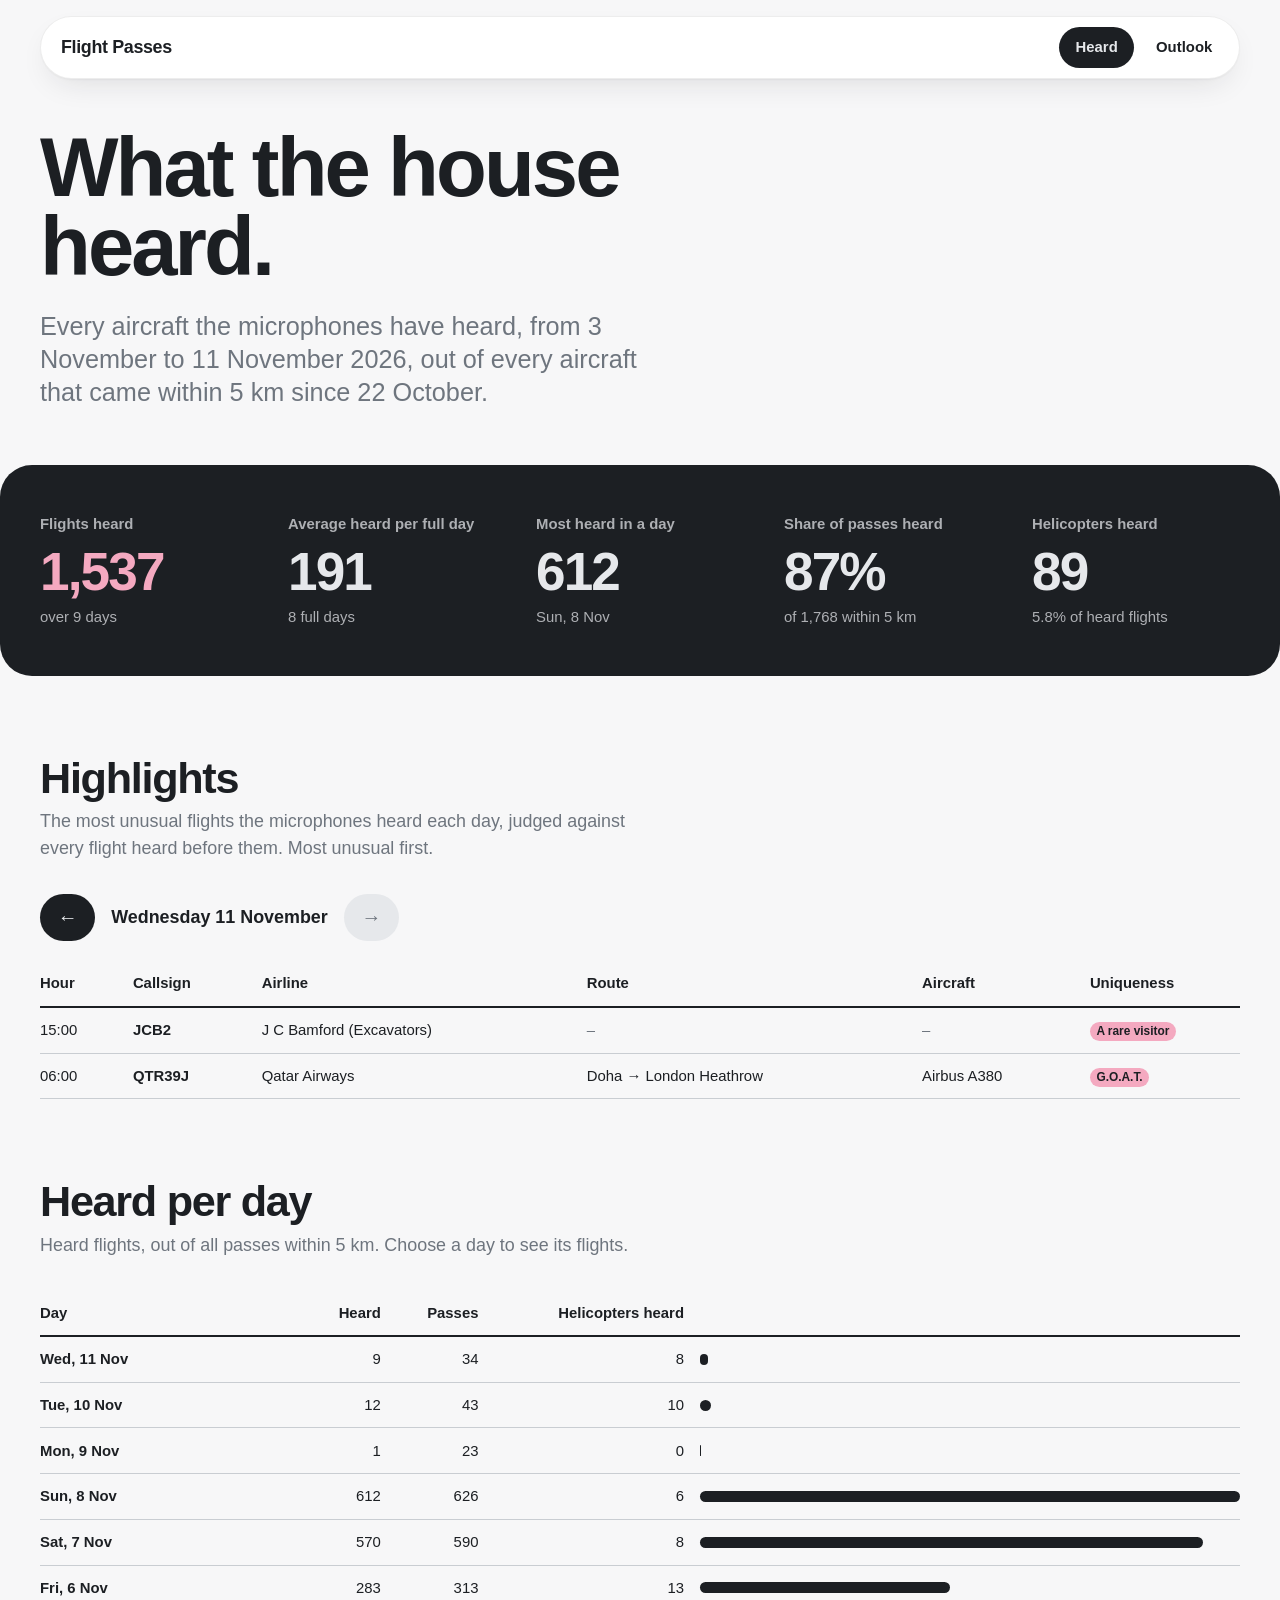
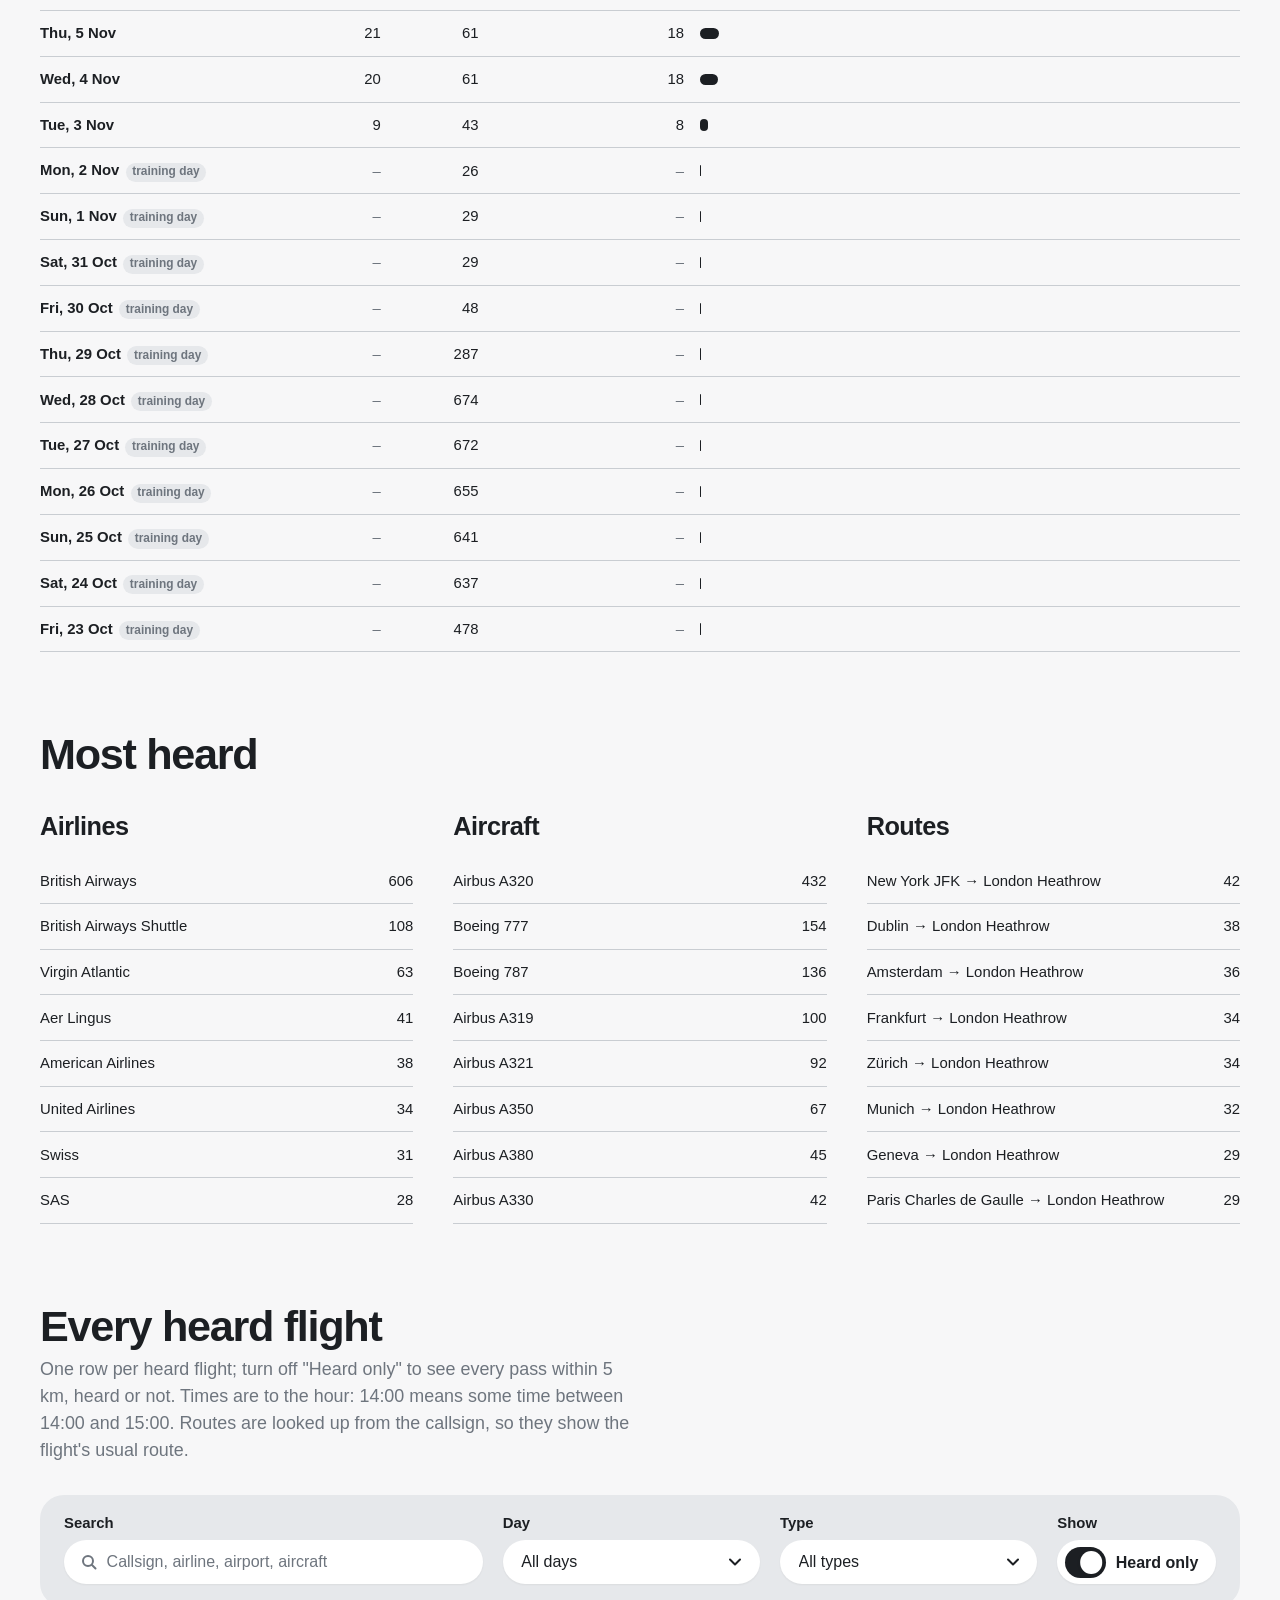
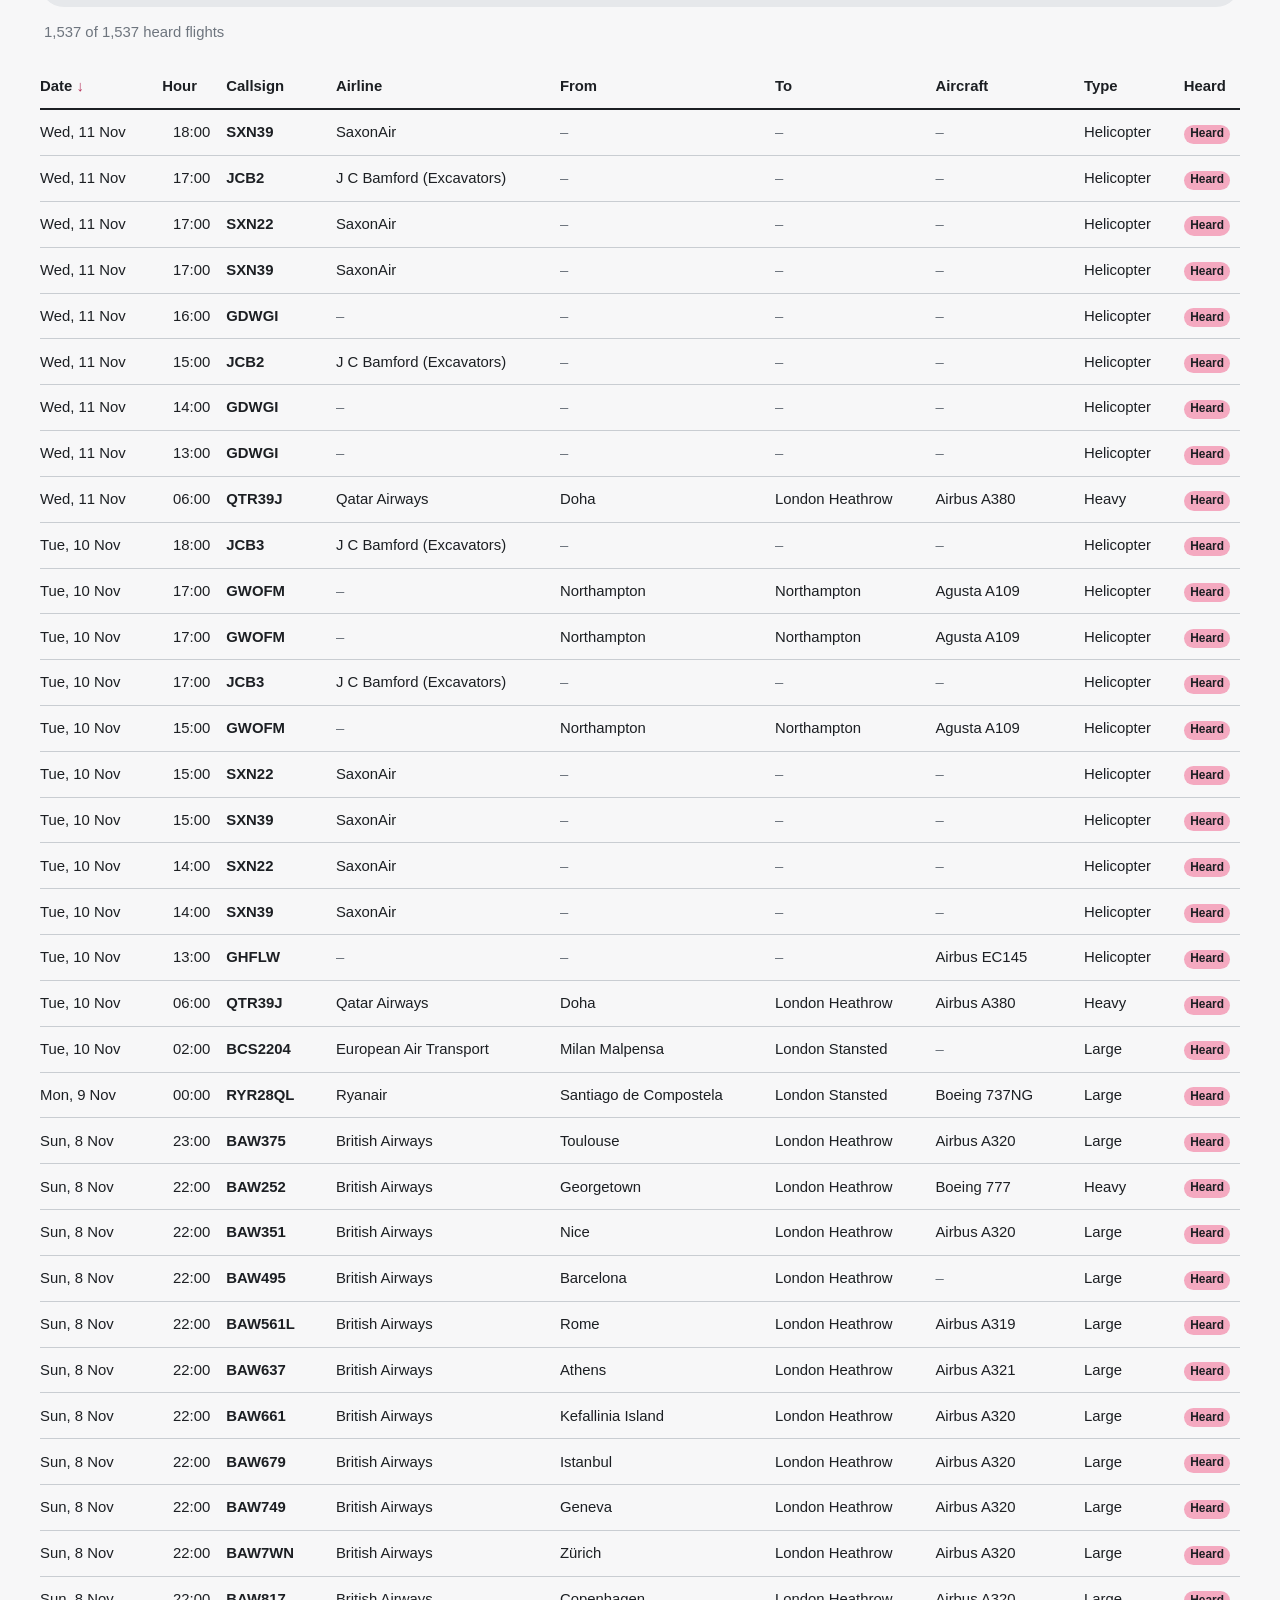
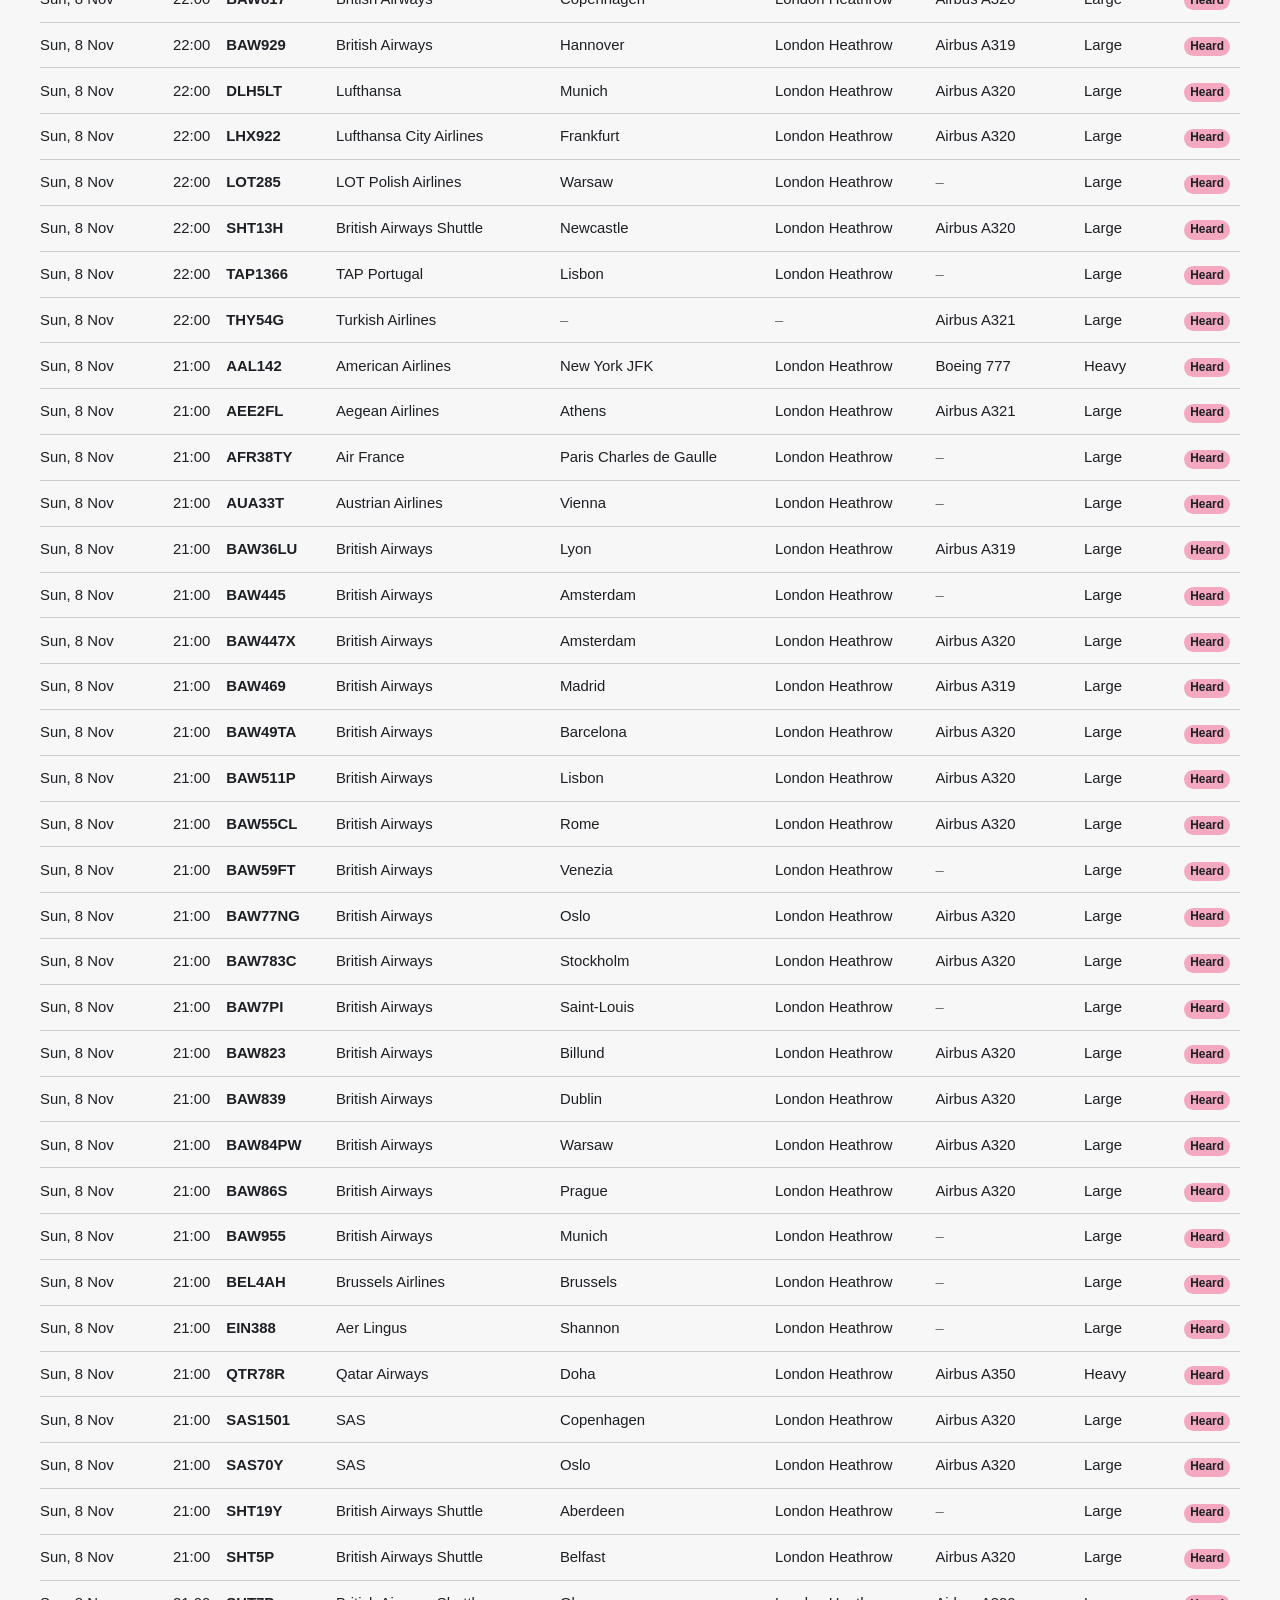
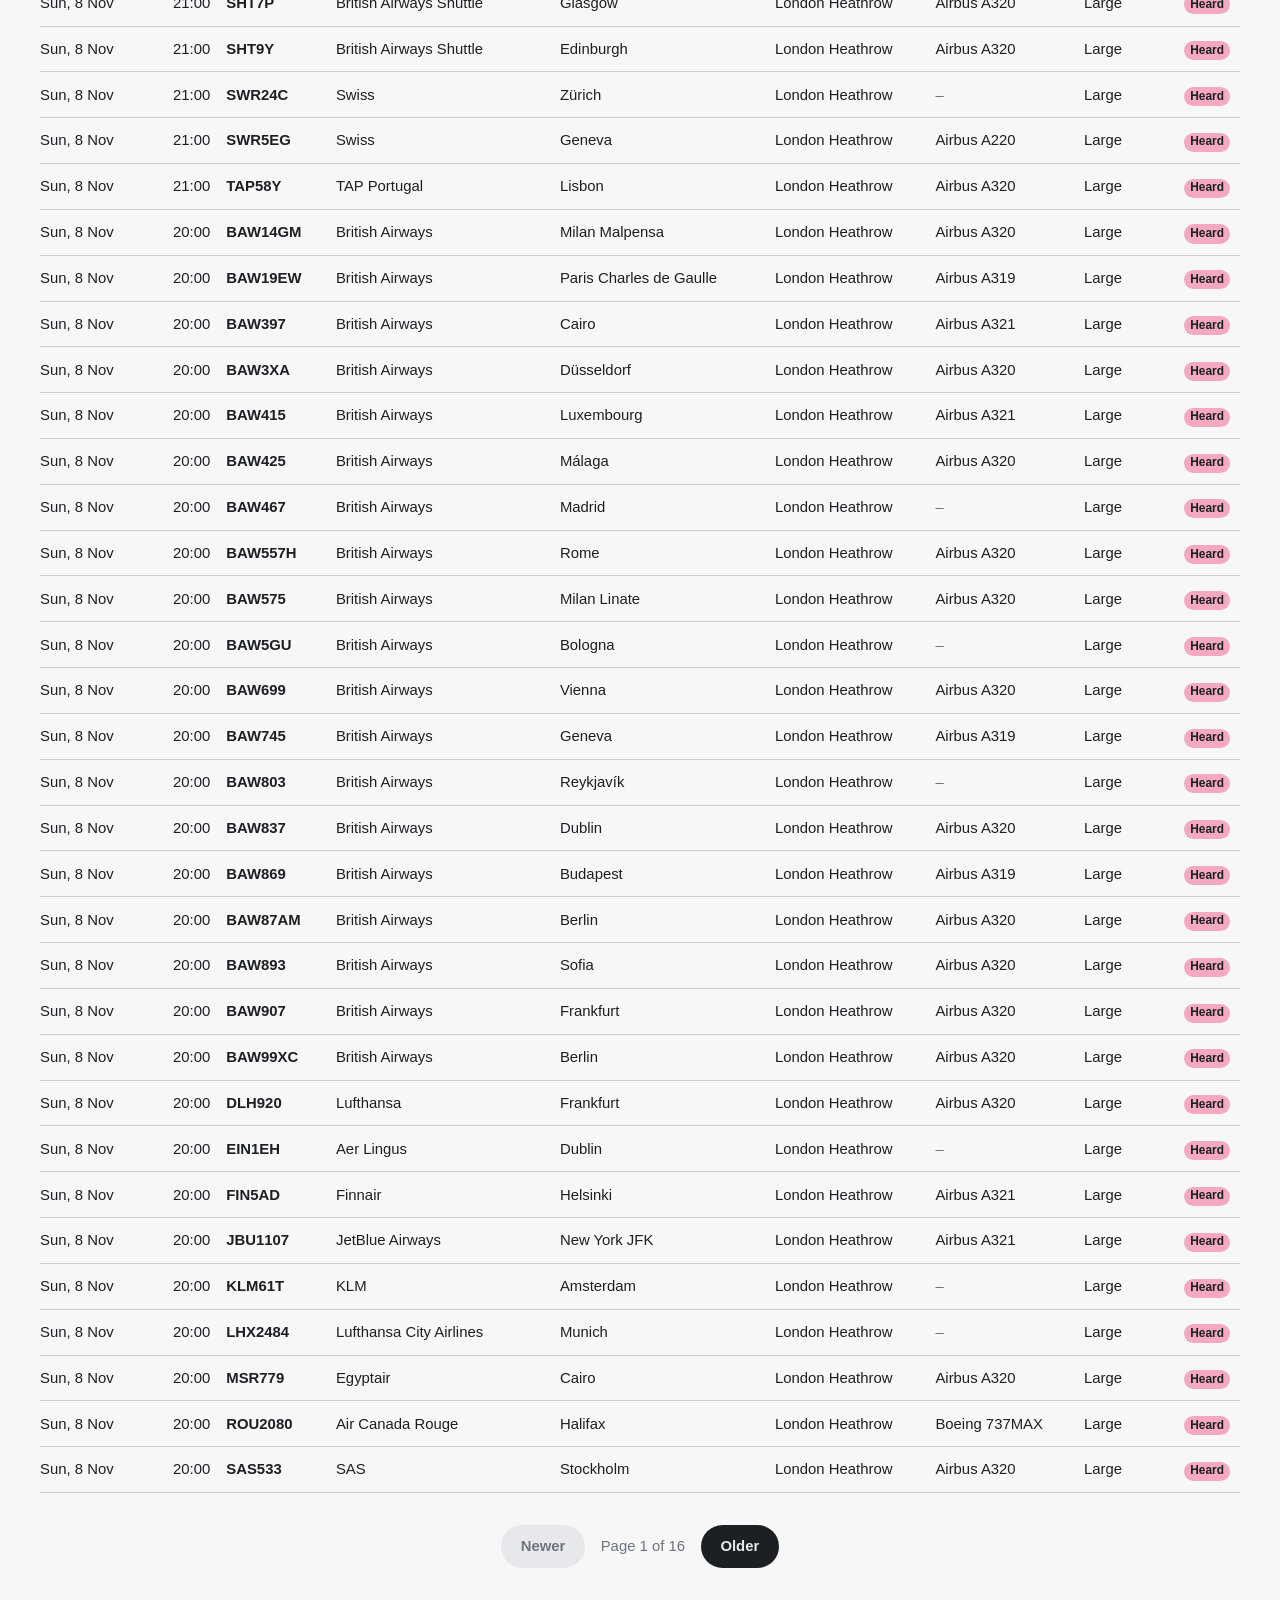
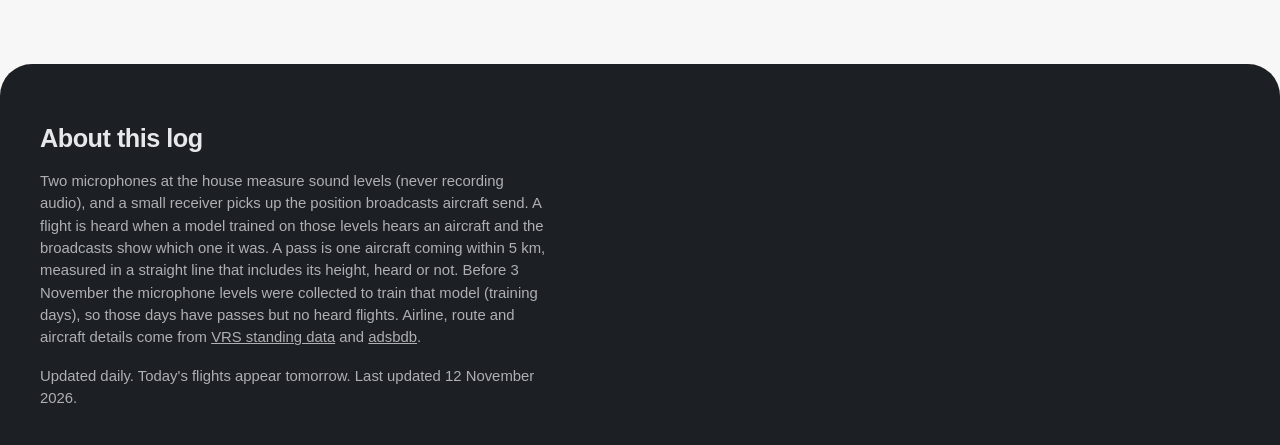
==== index.html @ 57881259 "Passes to 2026-11-11" ====
<!doctype html>
<html lang="en-GB">
<head>
  <meta charset="utf-8">
  <meta name="viewport" content="width=device-width, initial-scale=1">
  <title>Flight Passes</title>
  <meta name="description" content="Every aircraft one house has heard, logged from its own microphones and ADS-B receiver.">
  <link rel="preload" href="fonts/archivo-var.woff2" as="font" type="font/woff2" crossorigin>
  <link rel="stylesheet" href="style.css?v=282dd5ae">
</head>
<body>
  <header class="nav">
    <a class="nav__name" href="./">Flight Passes</a>
    <nav class="nav__links" aria-label="Main">
      <a class="nav__link" href="./" aria-current="page">Heard</a>
      <a class="nav__link" href="outlook.html">Outlook</a>
    </nav>
  </header>

  <main>
    <section class="head">
      <h1 class="head__title">What the house heard.</h1>
      <p class="head__lede" id="lede">Loading the log…</p>
    </section>

    <dl class="stats" id="stats" aria-live="polite"></dl>

    <section class="section" aria-labelledby="highlights-title" id="highlights" hidden>
      <h2 class="section__title" id="highlights-title">Highlights</h2>
      <p class="section__note">The most unusual flights the microphones heard each day, judged against every flight heard before them. Most unusual first.</p>
      <div class="stepper">
        <button class="btn btn--arrow" id="highlights-older" type="button" aria-label="Previous day">←</button>
        <span class="stepper__day" id="highlights-day" aria-live="polite"></span>
        <button class="btn btn--arrow" id="highlights-newer" type="button" aria-label="Next day">→</button>
      </div>
      <div class="scroll">
        <table class="highlights">
          <thead>
            <tr><th scope="col">Hour</th><th scope="col">Callsign</th><th scope="col">Airline</th><th scope="col">Route</th><th scope="col">Aircraft</th><th scope="col">Uniqueness</th></tr>
          </thead>
          <tbody id="highlight-rows"></tbody>
        </table>
      </div>
    </section>

    <section class="section" aria-labelledby="by-day">
      <h2 class="section__title" id="by-day">Heard per day</h2>
      <p class="section__note">Heard flights, out of all passes within 5 km. Choose a day to see its flights.</p>
      <div class="scroll">
        <table class="days">
          <thead>
            <tr><th scope="col">Day</th><th scope="col" class="num">Heard</th><th scope="col" class="num">Passes</th><th scope="col" class="num">Helicopters heard</th><th scope="col"><span class="sr">Share</span></th></tr>
          </thead>
          <tbody id="days"></tbody>
        </table>
      </div>
    </section>

    <section class="section" aria-labelledby="most-seen">
      <h2 class="section__title" id="most-seen">Most heard</h2>
      <div class="columns" style="margin-top:2rem">
        <div><h3>Airlines</h3><div class="scroll"><table><tbody id="top-airlines"></tbody></table></div></div>
        <div><h3>Aircraft</h3><div class="scroll"><table><tbody id="top-aircraft"></tbody></table></div></div>
        <div><h3>Routes</h3><div class="scroll"><table><tbody id="top-routes"></tbody></table></div></div>
      </div>
    </section>

    <section class="section" aria-labelledby="flights-title" id="flights">
      <h2 class="section__title" id="flights-title">Every heard flight</h2>
      <p class="section__note">One row per heard flight; turn off "Heard only" to see every pass within 5 km, heard or not. Times are to the hour: 14:00 means some time between 14:00 and 15:00. Routes are looked up from the callsign, so they show the flight's usual route.</p>
      <div class="filters">
        <label class="field field--search">Search
          <input id="search" type="search" placeholder="Callsign, airline, airport, aircraft" autocomplete="off">
        </label>
        <label class="field">Day
          <select id="day"><option value="">All days</option></select>
        </label>
        <label class="field">Type
          <select id="kind"><option value="">All types</option></select>
        </label>
        <div class="field field--toggle">
          <span class="field__label" aria-hidden="true">Show</span>
          <label class="toggle"><input id="heard-only" type="checkbox" role="switch" checked><span class="toggle__track" aria-hidden="true"></span>Heard only</label>
        </div>
      </div>
      <p class="count" id="count" aria-live="polite"></p>
      <div class="scroll">
        <table>
          <thead id="flight-head"></thead>
          <tbody id="flight-rows"></tbody>
        </table>
      </div>
      <div class="pager">
        <button class="btn" id="prev" type="button">Newer</button>
        <span class="pager__at" id="at"></span>
        <button class="btn" id="next" type="button">Older</button>
      </div>
    </section>
  </main>

  <footer class="foot">
    <h2 class="foot__title">About this log</h2>
    <p>Two microphones at the house measure sound levels (never recording audio), and a small receiver picks up the position broadcasts aircraft send. A flight is heard when a model trained on those levels hears an aircraft and the broadcasts show which one it was. A pass is one aircraft coming within 5 km, measured in a straight line that includes its height, heard or not. Before 3 November the microphone levels were collected to train that model (training days), so those days have passes but no heard flights. Airline, route and aircraft details come from <a href="https://github.com/vradarserver/standing-data">VRS standing data</a> and <a href="https://www.adsbdb.com/">adsbdb</a>.</p>
    <p id="updated"></p>
  </footer>

  <script src="passes.js?v=adcecedd"></script>
</body>
</html>
---- style.css ----
/* Type, colours and shapes follow axolokl.co.uk: Archivo display, Urbanist body, paper and
   graphite with a little gill pink, a floating pill nav, and a dark sheet at the bottom. */

@font-face {
  font-family: "Archivo";
  src: url("fonts/archivo-var.woff2") format("woff2-variations");
  font-weight: 100 900;
  font-stretch: 62% 125%;
  font-display: swap;
}
@font-face {
  font-family: "Urbanist";
  src: url("fonts/urbanist-var.woff2") format("woff2-variations");
  font-weight: 100 900;
  font-display: swap;
}

:root {
  color-scheme: light;
  --paper: #F7F7F8;
  --alu: #E6E8EB;
  --graphite: #1C1F23;
  --steel: #6E757E;
  --hairline: #C9CDD2;
  --axo: #F4A9C0;
  --gill: #B8355E;

  --font: "Urbanist", "Futura", "Century Gothic", "Helvetica Neue", Arial, sans-serif;
  --font-display: "Archivo", "Helvetica Neue", Arial, sans-serif;
  --step--1: clamp(0.875rem, 0.85rem + 0.1vw, 0.95rem);
  --step-0: clamp(1rem, 0.96rem + 0.2vw, 1.125rem);
  --step-1: clamp(1.25rem, 1.1rem + 0.6vw, 1.6rem);

  --gutter: clamp(1rem, 0.5rem + 2.5vw, 3rem);
  --ease-out: cubic-bezier(.2,.7,.1,1);
}

*, *::before, *::after { box-sizing: border-box; }
html { -webkit-text-size-adjust: 100%; overflow-x: clip; }
body {
  margin: 0;
  overflow-x: clip;
  background: var(--paper);
  color: var(--graphite);
  font-family: var(--font);
  font-size: var(--step-0);
  font-weight: 450;
  line-height: 1.5;
  -webkit-font-smoothing: antialiased;
}
a { color: inherit; }
:focus-visible { outline: 2px solid var(--gill); outline-offset: 3px; border-radius: 2px; }

/* --- Nav ---------------------------------------------------------------------------------- */
.nav {
  position: fixed; z-index: 50;
  top: 1rem; left: var(--gutter); right: var(--gutter);
  display: flex; align-items: center; justify-content: space-between; gap: 1rem;
  padding: 0.65rem 0.65rem 0.65rem 1.25rem;
  background: #fff;
  border: 1px solid rgb(28 31 35 / .08);
  border-radius: 999px;
  box-shadow: 0 1px 2px rgb(28 31 35 / .04), 0 12px 32px -12px rgb(28 31 35 / .14);
}
.nav__name {
  font-family: var(--font-display);
  font-weight: 800; font-stretch: 112%;
  letter-spacing: -0.02em;
  text-decoration: none;
  white-space: nowrap;
}
.nav__links { display: flex; align-items: center; gap: 0.35rem; }
.nav__link {
  font-size: var(--step--1); font-weight: 600;
  text-decoration: none;
  padding: 0.6em 1.1em;
  border-radius: 999px;
  white-space: nowrap;
  transition: background-color .2s, color .2s;
}
.nav__link:hover { color: var(--gill); }
.nav__link[aria-current="page"] { background: var(--graphite); color: var(--alu); }

/* --- Page head ----------------------------------------------------------------------------- */
.head { padding: 8rem var(--gutter) 3.5rem; }
.head__title {
  margin: 0;
  max-width: 14ch;
  font-family: var(--font-display);
  font-weight: 800; font-stretch: 112%;
  font-size: clamp(2.6rem, 1.2rem + 5vw, 6.6rem);
  line-height: 0.95;
  letter-spacing: -0.035em;
}
.head__lede {
  margin: 1.5rem 0 0;
  max-width: 44ch;
  font-size: var(--step-1);
  line-height: 1.3;
  color: var(--steel);
}

/* --- Numbers ------------------------------------------------------------------------------- */
.stats {
  display: grid;
  grid-template-columns: repeat(auto-fit, minmax(min(11rem, 100%), 1fr));
  gap: 2.5rem var(--gutter);
  margin: 0;
  padding: 3rem var(--gutter);
  background: var(--graphite);
  color: var(--alu);
  border-radius: 2rem;
}
.stat { margin: 0; min-width: 0; }
.stat dd {
  margin: 0;
  font-family: var(--font-display);
  font-weight: 800; font-stretch: 112%;
  font-size: clamp(2.2rem, 1.4rem + 2.4vw, 4rem);
  line-height: 1;
  letter-spacing: -0.035em;
  font-variant-numeric: tabular-nums;
}
.stat:first-child dd { color: var(--axo); }
.stat dt {
  margin: 0 0 0.6rem;
  font-size: var(--step--1); font-weight: 600;
  color: rgb(230 232 235 / .72);
}
.stat__note { display: block; margin-top: 0.5rem; font-size: var(--step--1); color: rgb(230 232 235 / .72); }

/* --- Sections ------------------------------------------------------------------------------ */
.section { padding: 5rem var(--gutter) 0; }
.section__title {
  margin: 0 0 0.5rem;
  font-family: var(--font-display);
  font-weight: 800; font-stretch: 112%;
  font-size: clamp(1.8rem, 1.1rem + 2vw, 3rem);
  line-height: 1.02;
  letter-spacing: -0.03em;
}
.section__note { margin: 0 0 2rem; max-width: 60ch; color: var(--steel); }
.columns {
  display: grid;
  grid-template-columns: repeat(auto-fit, minmax(min(20rem, 100%), 1fr));
  gap: 3rem var(--gutter);
}
.columns h3 {
  margin: 0 0 0.75rem;
  font-family: var(--font-display);
  font-weight: 800; font-stretch: 112%;
  font-size: var(--step-1);
  letter-spacing: -0.02em;
}

/* --- Tables -------------------------------------------------------------------------------- */
.scroll { overflow-x: auto; -webkit-overflow-scrolling: touch; }
table { width: 100%; border-collapse: collapse; font-size: var(--step--1); }
th, td { padding: 0.7rem 1rem 0.7rem 0; text-align: left; border-bottom: 1px solid var(--hairline); }
th:last-child, td:last-child { padding-right: 0; }
th { font-weight: 700; white-space: nowrap; border-bottom: 2px solid var(--graphite); vertical-align: bottom; }
td { font-weight: 500; }
.num { text-align: right; font-variant-numeric: tabular-nums; }
.nowrap { white-space: nowrap; }
.empty { color: var(--steel); }
.callsign { font-weight: 700; font-variant-numeric: tabular-nums; white-space: nowrap; }

th button {
  all: unset;
  cursor: pointer;
  font-weight: 700;
}
th button:hover { color: var(--gill); }
th button:focus-visible { outline: 2px solid var(--gill); outline-offset: 3px; border-radius: 2px; }
th[aria-sort="ascending"] button::after { content: " ↑"; color: var(--gill); }
th[aria-sort="descending"] button::after { content: " ↓"; color: var(--gill); }

.days tbody tr { cursor: pointer; transition: background-color .15s; }
.days tbody tr:hover { background: var(--alu); }
.days td:first-child { white-space: nowrap; }
.days a { text-decoration: none; font-weight: 700; }
.days a:hover { color: var(--gill); }
.bar-cell { width: 45%; min-width: 7rem; }
.bar { display: block; height: 0.7rem; min-width: 1px; background: var(--graphite); border-radius: 999px; }
.tag.tag--why { margin-left: 0; }
.stepper { display: flex; align-items: center; gap: 1rem; margin-bottom: 1.25rem; }
.stepper__day { font-weight: 700; min-width: 13rem; text-align: center; }
.btn.btn--arrow { padding-inline: 0.9em; font-size: 1.1em; line-height: 1; }
.tag.tag--quiet { color: var(--steel); background: var(--alu); }
.tag {
  display: inline-block;
  margin-left: 0.4rem;
  padding: 0.05em 0.55em;
  font-size: 0.8em; font-weight: 700;
  color: var(--graphite);
  background: var(--axo);
  border-radius: 999px;
  white-space: nowrap;
}

/* --- Filters ------------------------------------------------------------------------------- */
.filters {
  display: flex; flex-wrap: wrap; align-items: end; gap: 1rem 1.25rem;
  padding: 1.25rem 1.5rem 1.4rem;
  background: var(--alu);
  border-radius: 1.5rem;
}
.field { display: grid; gap: 0.45rem; font-size: var(--step--1); font-weight: 600; line-height: 1.2; flex: 1 1 11rem; min-width: 0; }
.field--search { flex: 2 1 16rem; }
.field--toggle { flex: 0 0 auto; }
.field input[type="search"], .field select {
  box-sizing: border-box;
  width: 100%; height: 2.75rem;
  font: inherit; font-size: 1rem; font-weight: 500; line-height: 1;
  color: var(--graphite);
  background-color: #fff;
  border: 1px solid transparent;
  border-radius: 999px;
  padding: 0 1.1em;
  box-shadow: 0 1px 2px rgb(28 31 35 / .06);
  transition: border-color .15s, box-shadow .15s;
  -webkit-appearance: none; appearance: none;
}
.field input[type="search"] {
  padding-left: 2.6em;
  background: #fff url("data:image/svg+xml,%3Csvg xmlns='http://www.w3.org/2000/svg' width='16' height='16' fill='none' stroke='%236E757E' stroke-width='2' stroke-linecap='round'%3E%3Ccircle cx='7' cy='7' r='5'/%3E%3Cpath d='m11 11 3.5 3.5'/%3E%3C/svg%3E") no-repeat 1em 50%;
}
.field input[type="search"]::placeholder { color: var(--steel); }
.field select {
  padding-right: 2.6em; cursor: pointer;
  background: #fff url("data:image/svg+xml,%3Csvg xmlns='http://www.w3.org/2000/svg' width='12' height='8' fill='none' stroke='%231C1F23' stroke-width='2' stroke-linecap='round' stroke-linejoin='round'%3E%3Cpath d='m1 1.5 5 5 5-5'/%3E%3C/svg%3E") no-repeat right 1.1em center;
}
.field input[type="search"]:hover, .field select:hover { border-color: var(--hairline); }
.field input[type="search"]:focus-visible, .field select:focus-visible {
  outline: none; border-color: var(--gill); box-shadow: 0 0 0 3px rgb(184 53 94 / .18);
}
.toggle {
  display: inline-flex; align-items: center; gap: 0.6rem;
  height: 2.75rem; padding: 0 1.1em 0 0.45em;
  font-size: 1rem; font-weight: 600; white-space: nowrap;
  background: #fff; border-radius: 999px; cursor: pointer;
  box-shadow: 0 1px 2px rgb(28 31 35 / .06);
}
.toggle input { position: absolute; opacity: 0; width: 1px; height: 1px; }
.toggle__track {
  position: relative; flex: none;
  width: 2.6rem; height: 1.9rem; border-radius: 999px;
  background: var(--hairline); transition: background-color .2s var(--ease-out);
}
.toggle__track::after {
  content: ""; position: absolute; top: 0.25rem; left: 0.25rem;
  width: 1.4rem; height: 1.4rem; border-radius: 50%;
  background: #fff; box-shadow: 0 1px 3px rgb(28 31 35 / .25);
  transition: transform .2s var(--ease-out);
}
.toggle input:checked + .toggle__track { background: var(--graphite); }
.toggle input:checked + .toggle__track::after { transform: translateX(0.7rem); }
.toggle input:focus-visible + .toggle__track { box-shadow: 0 0 0 3px rgb(184 53 94 / .35); }
.count { margin: 0.9rem 0 1.25rem 0.25rem; font-size: var(--step--1); color: var(--steel); font-variant-numeric: tabular-nums; }
.pager { display: flex; justify-content: center; align-items: center; gap: 1rem; margin-top: 2rem; }
.btn {
  display: inline-flex; align-items: center;
  font: inherit; font-size: var(--step--1); font-weight: 600;
  background: var(--graphite); color: var(--alu);
  border: 0; border-radius: 999px;
  padding: 0.7em 1.3em;
  cursor: pointer;
  transition: background-color .2s;
}
.btn:hover { background: var(--gill); }
.btn[disabled] { background: var(--alu); color: var(--steel); cursor: default; }
.pager__at { font-size: var(--step--1); color: var(--steel); font-variant-numeric: tabular-nums; }

/* --- Outlook ------------------------------------------------------------------------------- */
.wip {
  margin: 0 0 1.5rem;
  font-family: var(--font-display);
  font-weight: 800; font-stretch: 112%;
  font-size: clamp(1.4rem, 1rem + 1.2vw, 2.1rem);
  letter-spacing: -0.02em;
  color: var(--gill);
}

/* --- Footer: the dark sheet ------------------------------------------------------------------ */
.foot {
  margin-top: 6rem;
  padding: 3.5rem var(--gutter) 2.25rem;
  background: var(--graphite);
  color: var(--alu);
  border-radius: 2rem 2rem 0 0;
}
.foot__title {
  margin: 0 0 0.75rem;
  font-family: var(--font-display);
  font-weight: 800; font-stretch: 112%;
  font-size: var(--step-1);
  letter-spacing: -0.02em;
}
.foot p { margin: 0 0 1rem; max-width: 62ch; font-size: var(--step--1); color: rgb(230 232 235 / .72); }
.foot p:last-child { margin-bottom: 0; }

.error { color: var(--gill); font-weight: 600; }

@media (max-width: 40rem) {
  .nav { top: 0.75rem; left: 0.75rem; right: 0.75rem; padding: 0.4rem 0.4rem 0.4rem 0.9rem; }
  .nav__link { padding: 0.55em 0.8em; }
  .head { padding-top: 6.5rem; }
  .section { padding-top: 3.5rem; }
  .stats { margin: 0 0.5rem; padding: 2rem 1.25rem; border-radius: 1.5rem; grid-template-columns: repeat(2, minmax(0, 1fr)); }
  .field { max-width: none; }
  .count { margin-left: 0; }
  .bar-cell { width: 30%; min-width: 3.5rem; }
}

.sr { position: absolute; width: 1px; height: 1px; overflow: hidden; clip-path: inset(50%); white-space: nowrap; }
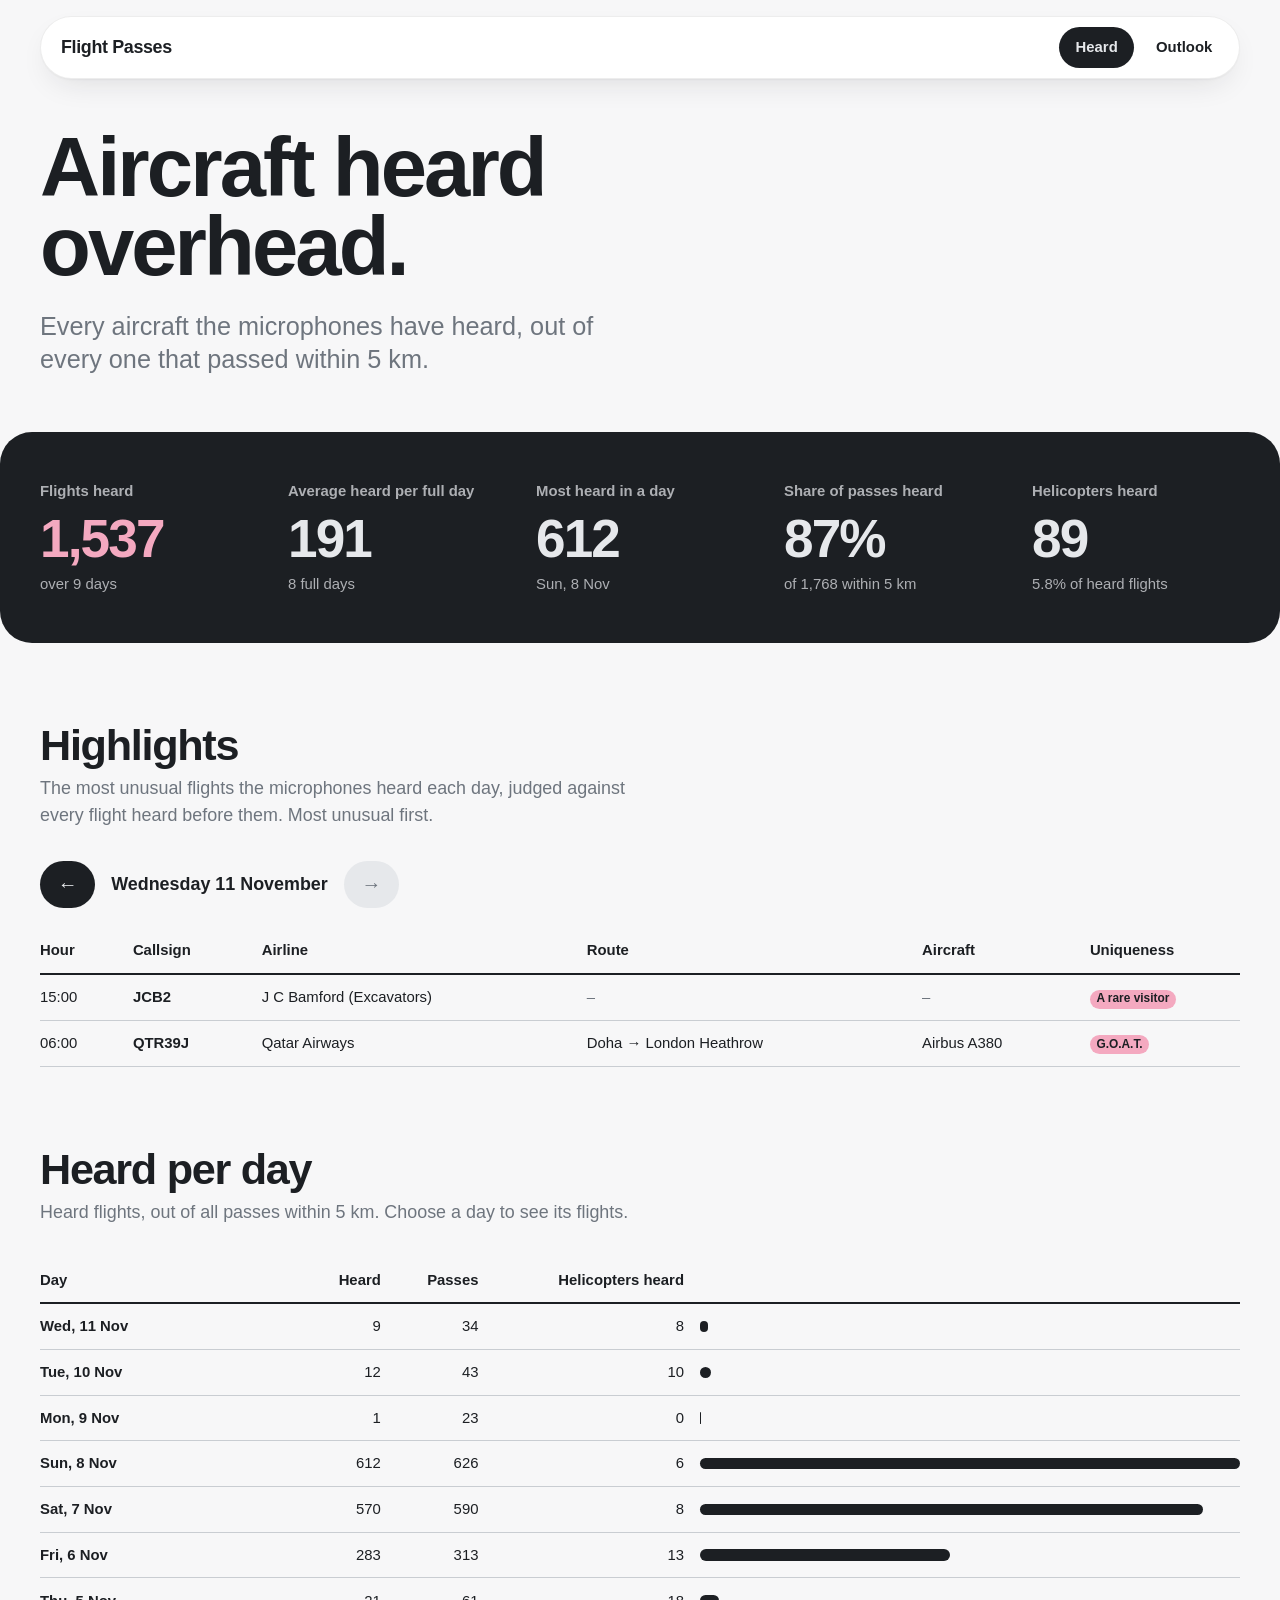
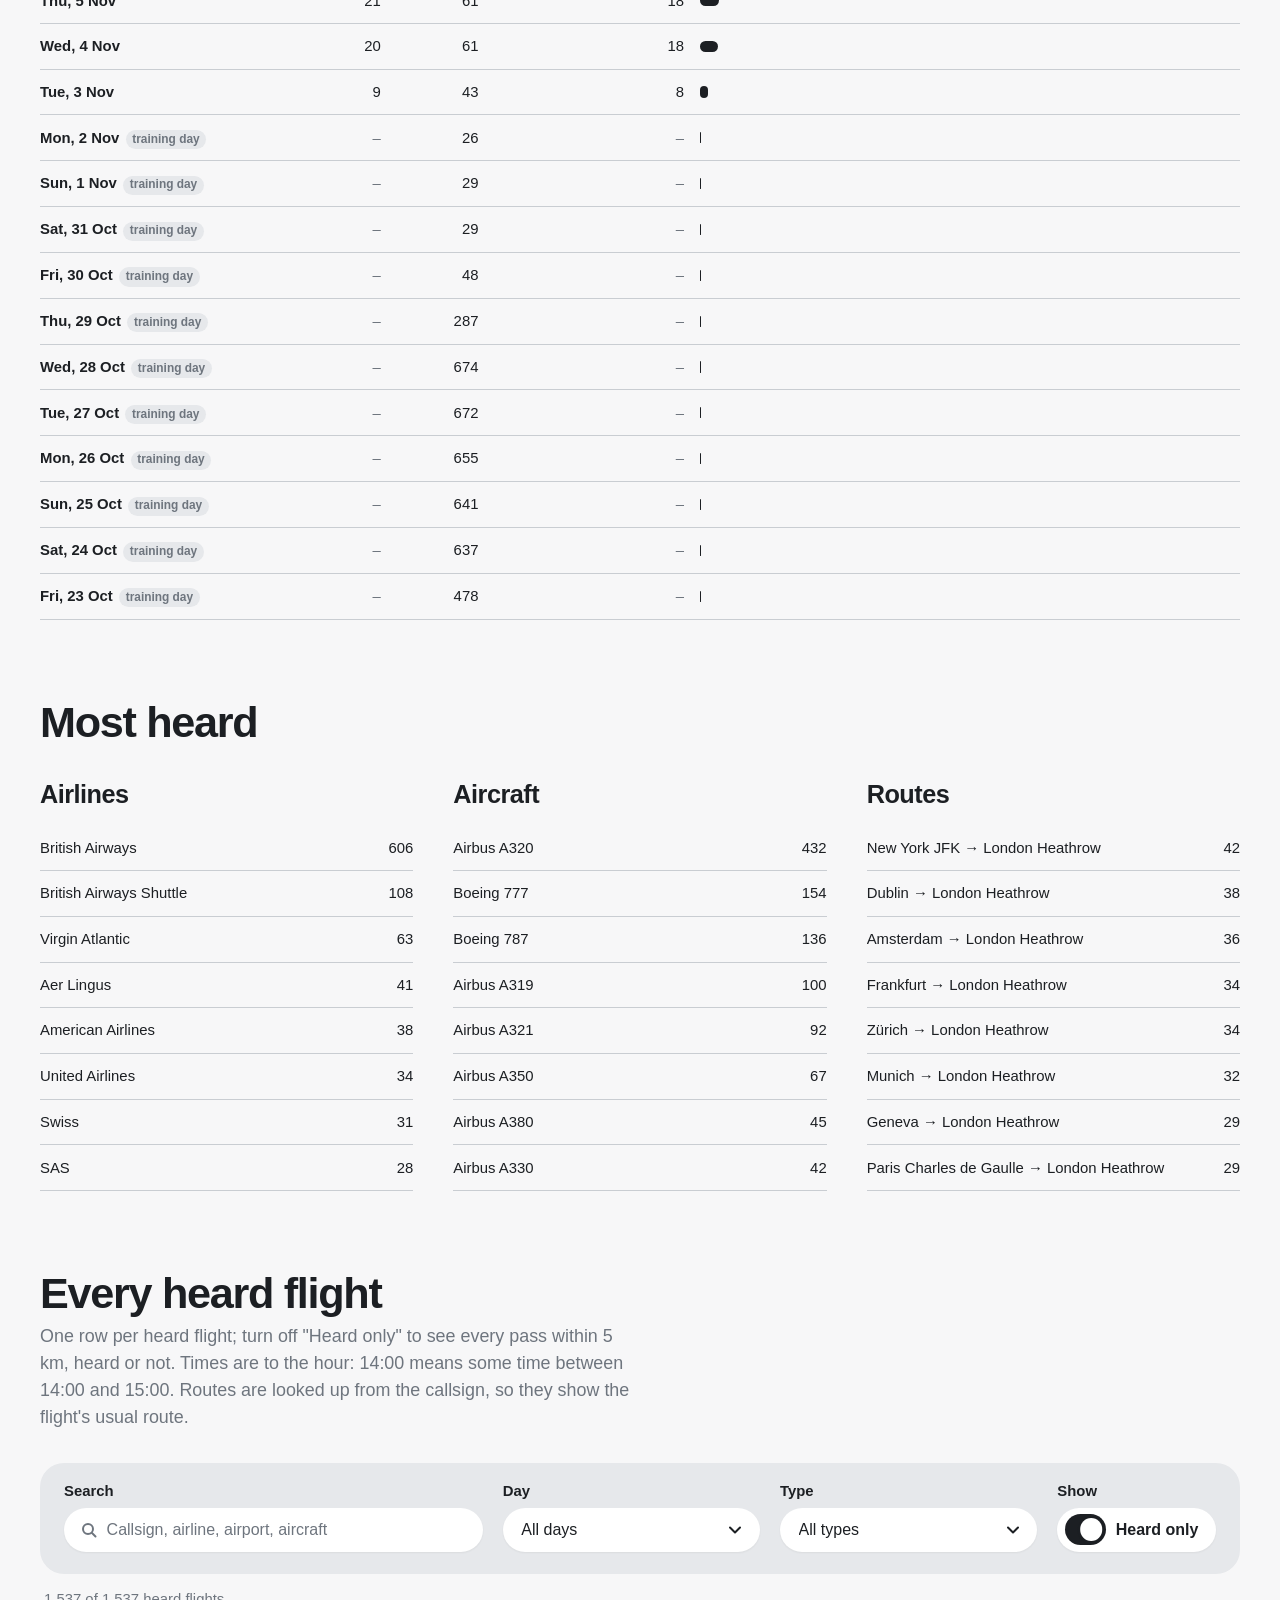
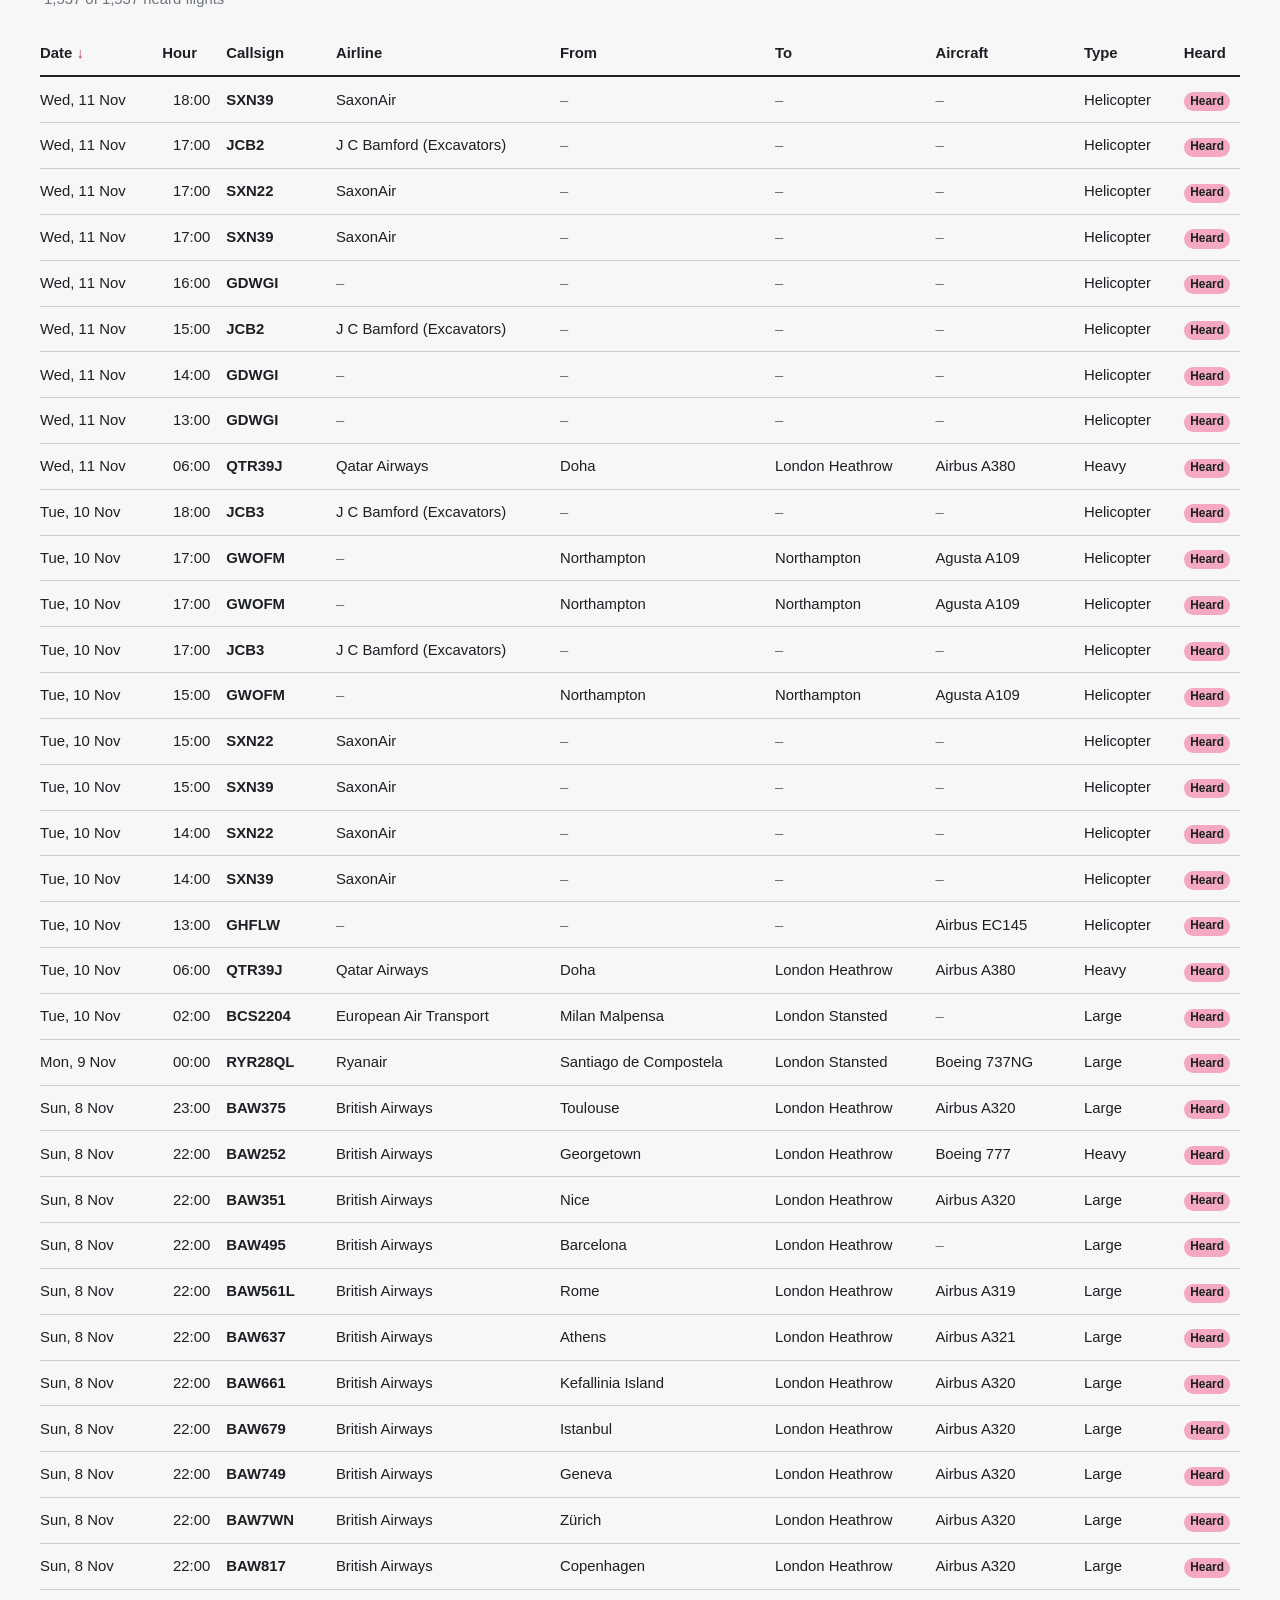
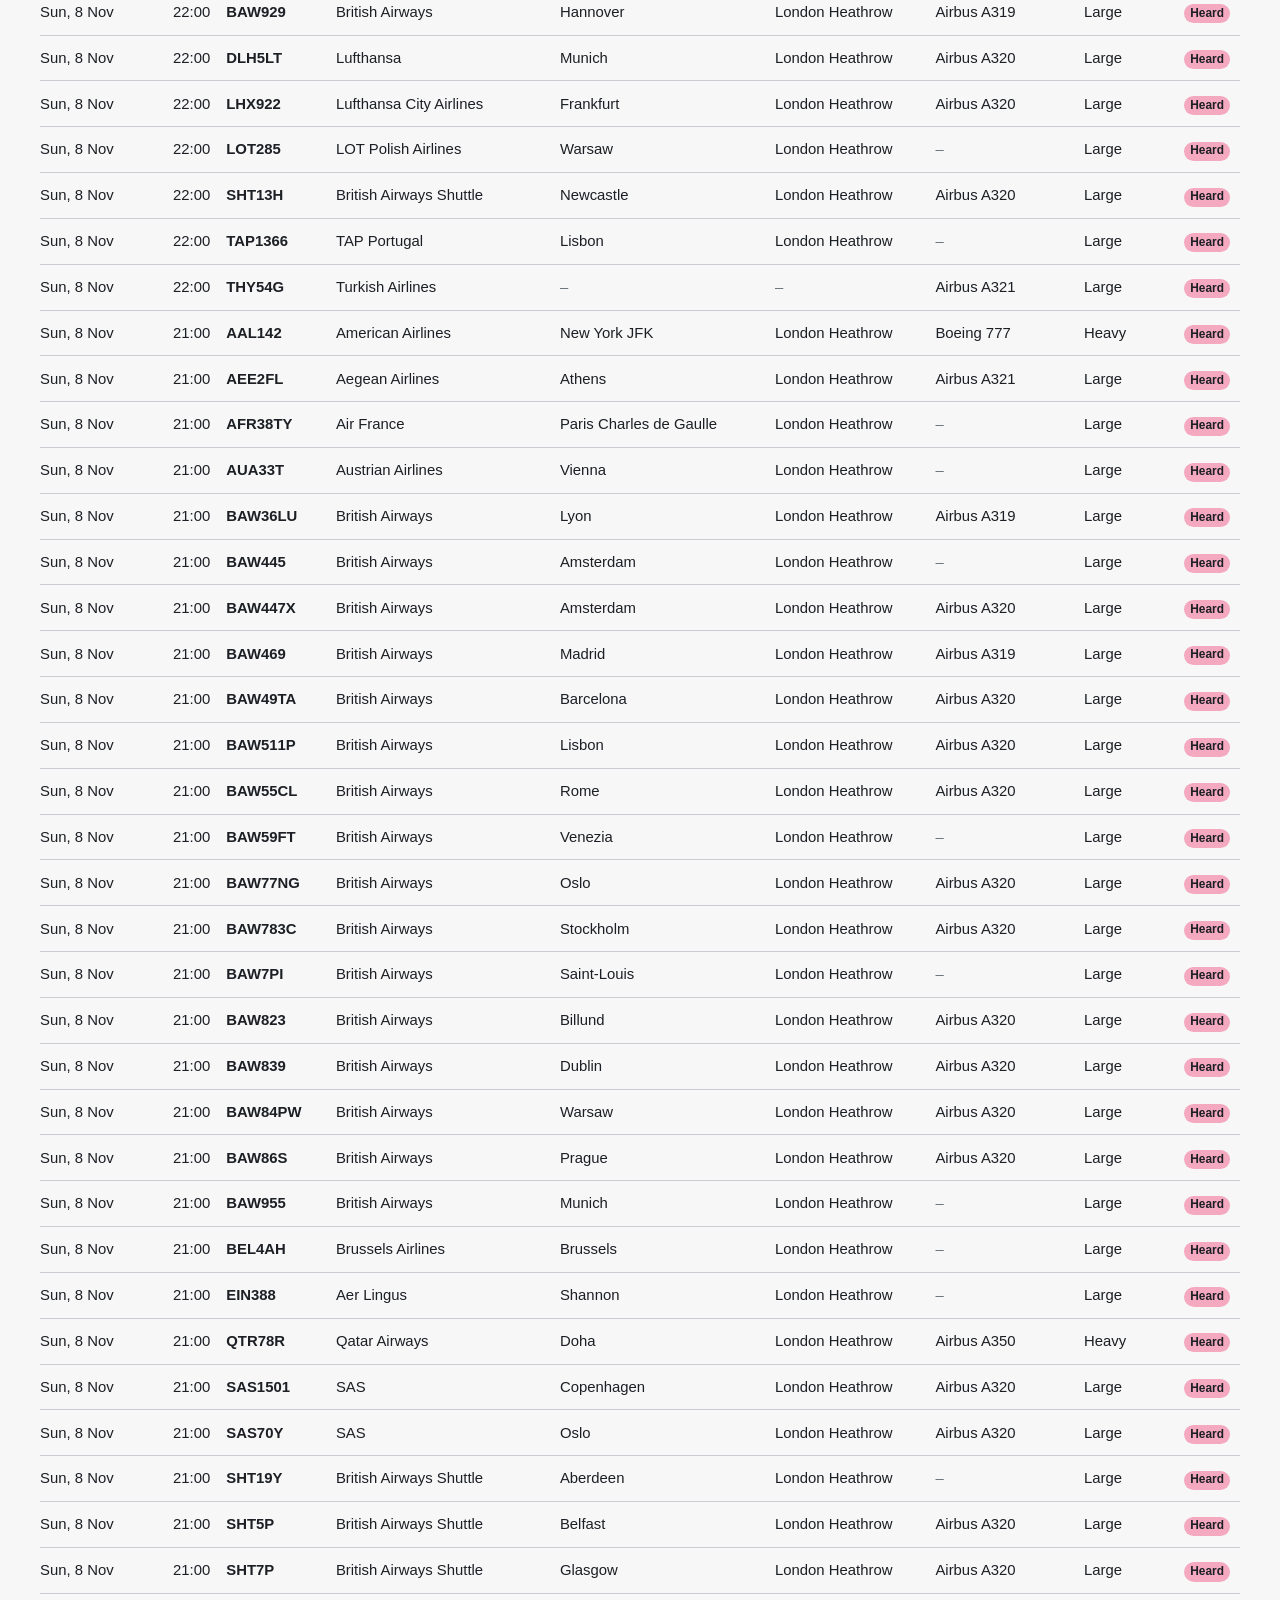
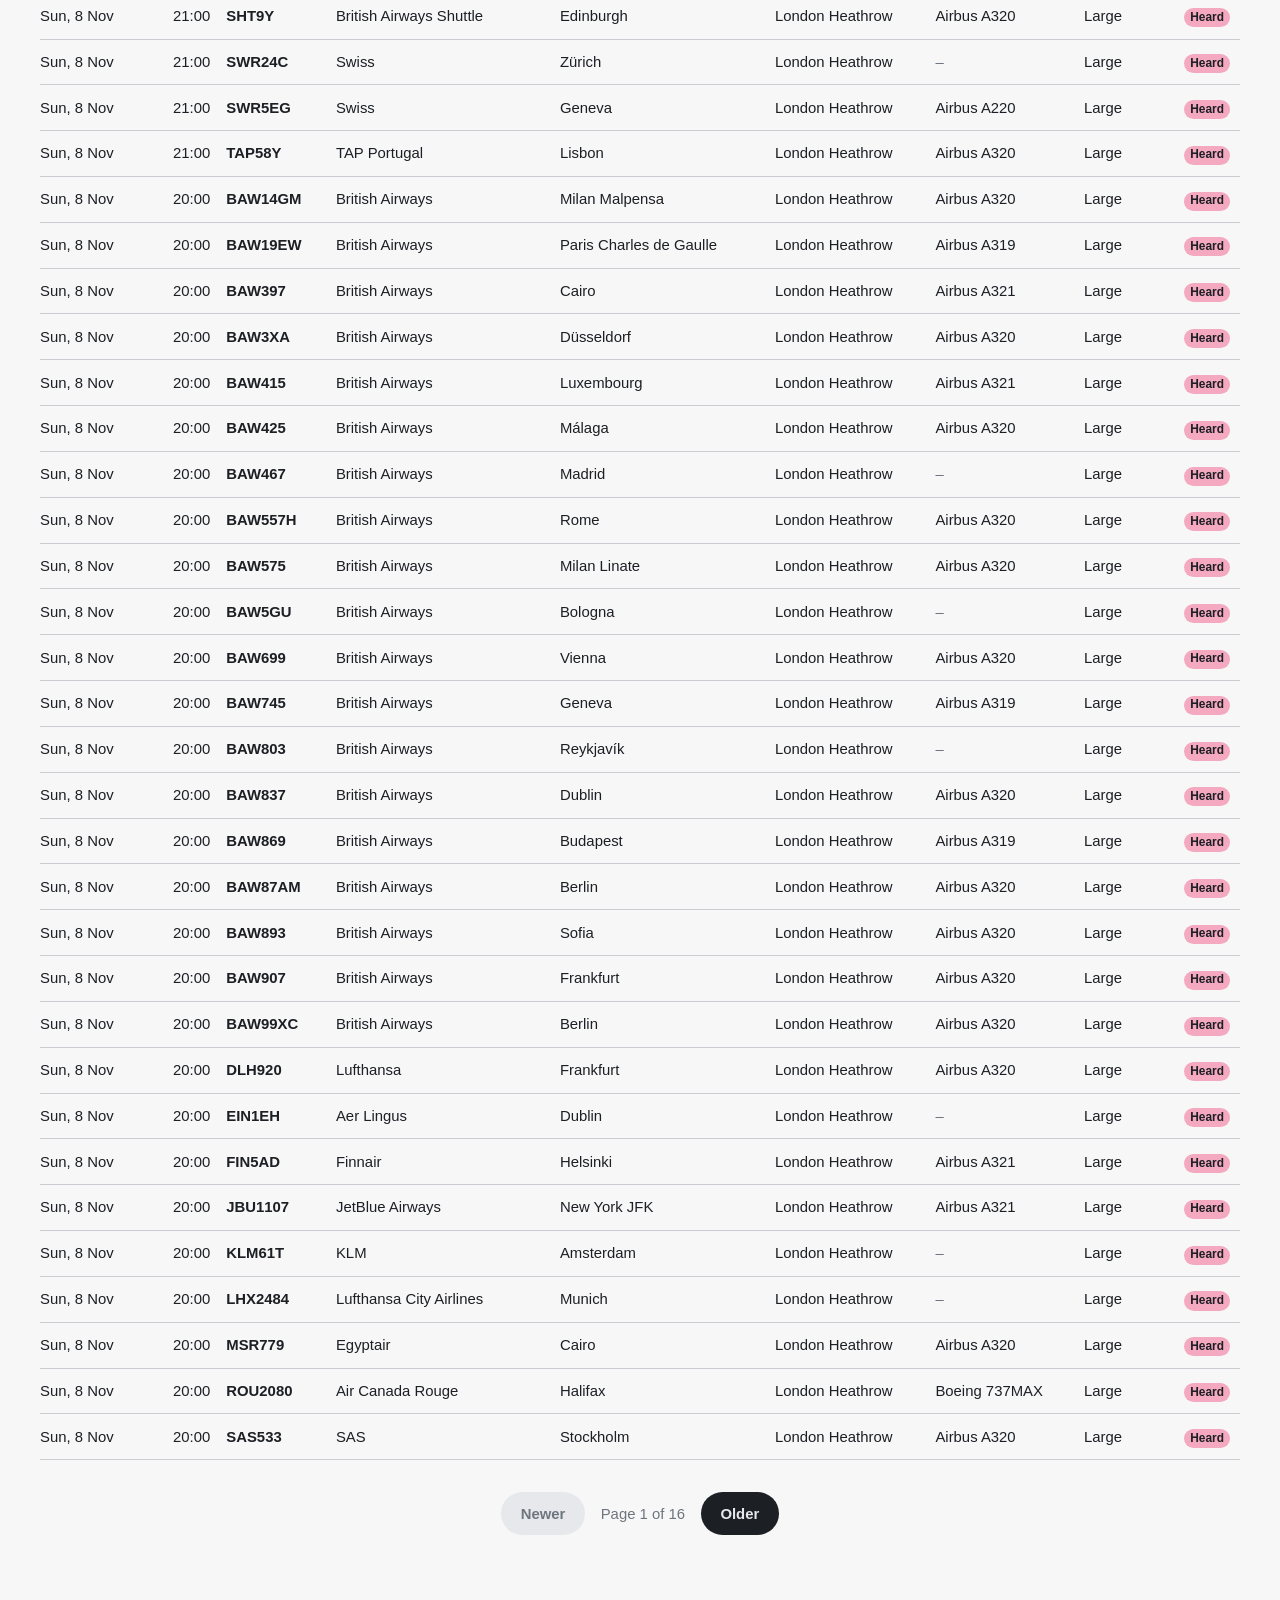
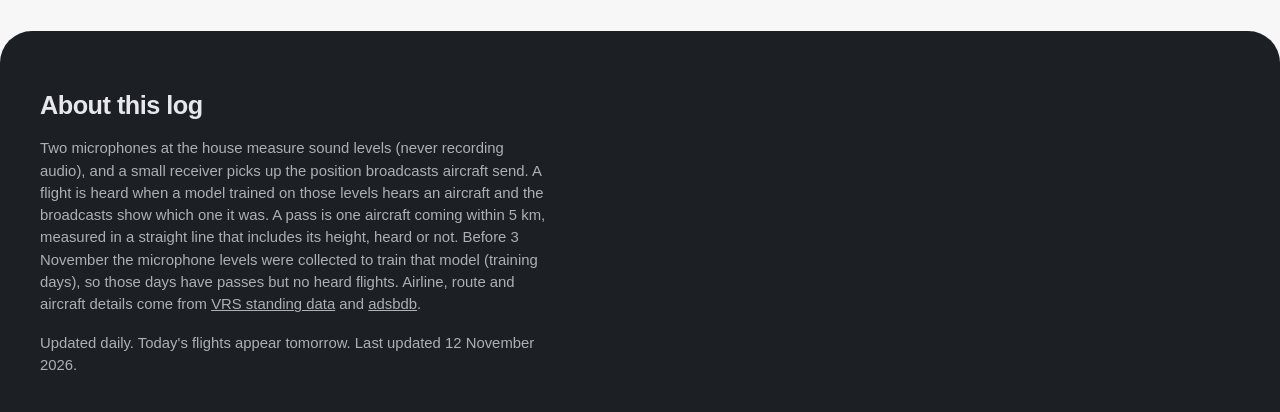
==== commit 7c0607ec: "Passes to 2026-11-11" ====
--- a/index.html
+++ b/index.html
@@ -19,7 +19,7 @@
 
   <main>
     <section class="head">
-      <h1 class="head__title">What the house heard.</h1>
+      <h1 class="head__title">Aircraft heard overhead.</h1>
       <p class="head__lede" id="lede">Loading the log…</p>
     </section>
 
@@ -104,6 +104,6 @@
     <p id="updated"></p>
   </footer>
 
-  <script src="passes.js?v=adcecedd"></script>
+  <script src="passes.js?v=c2c954e5"></script>
 </body>
 </html>
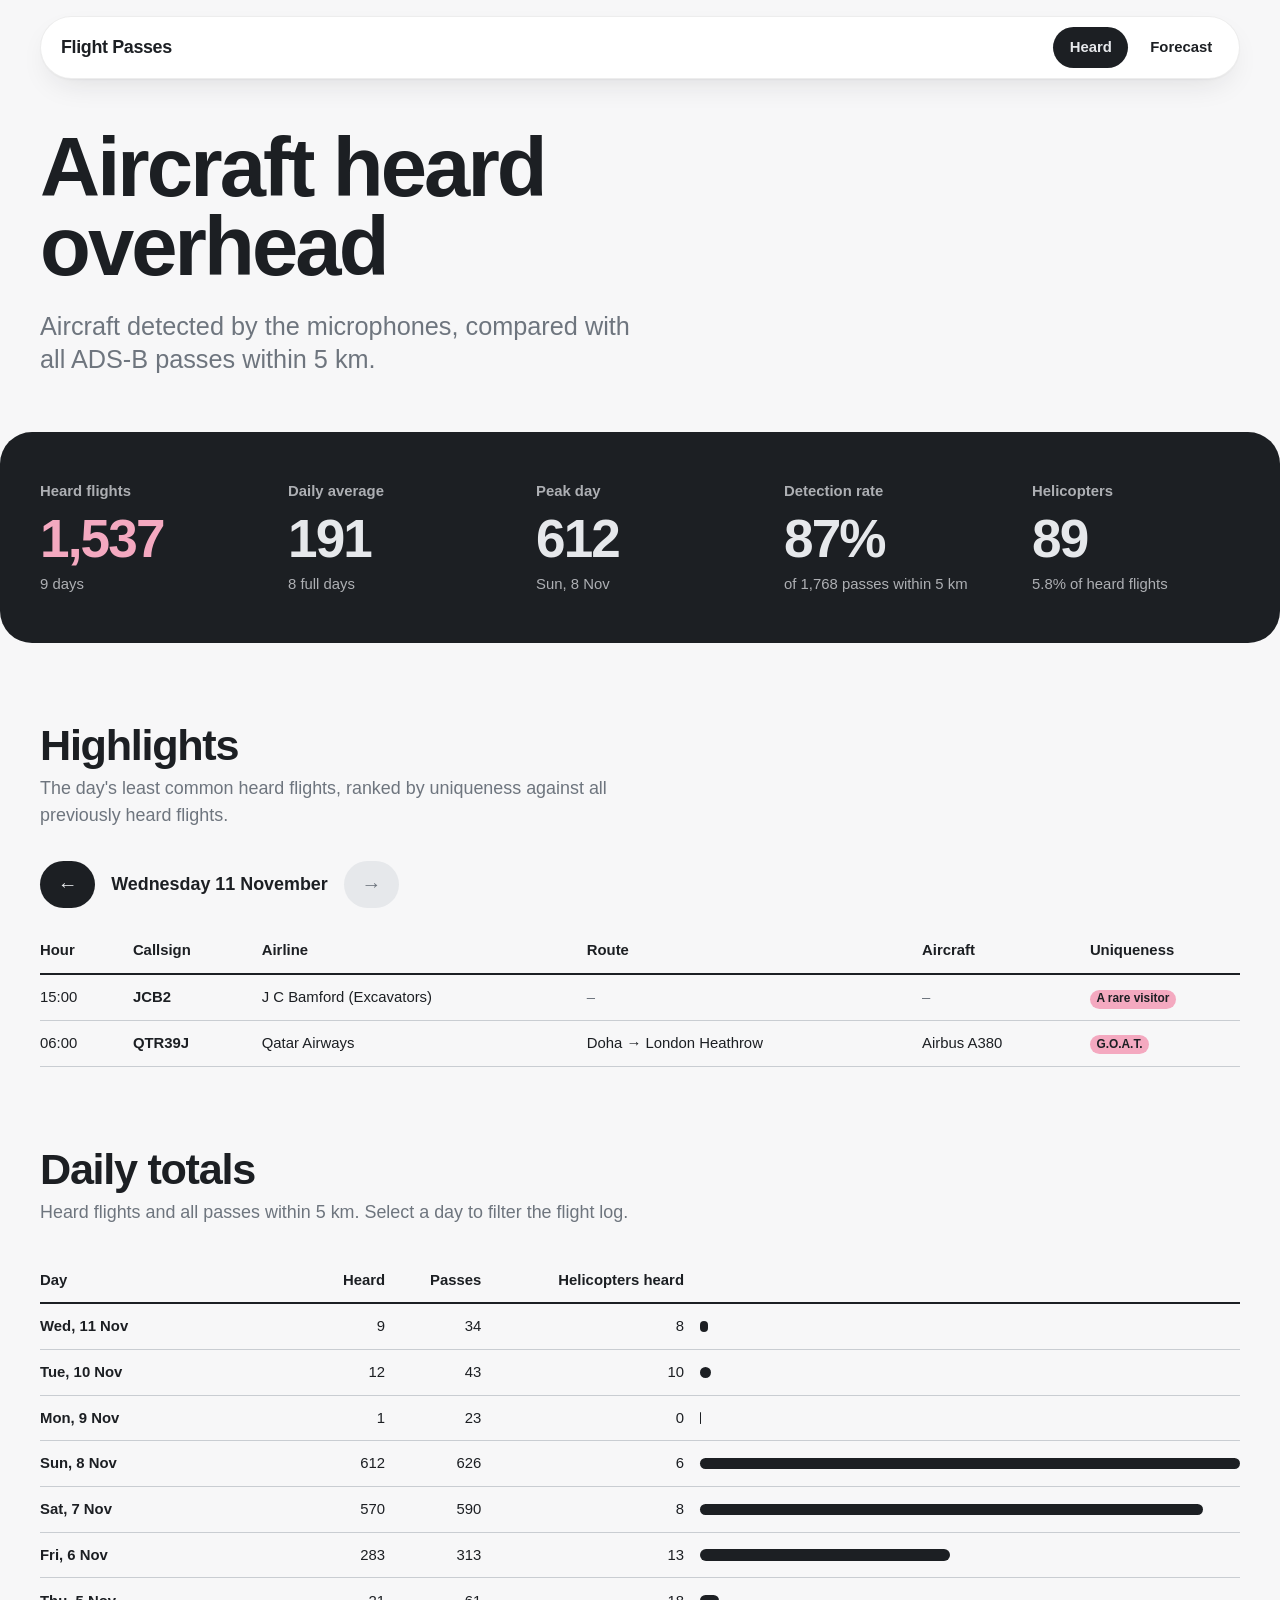
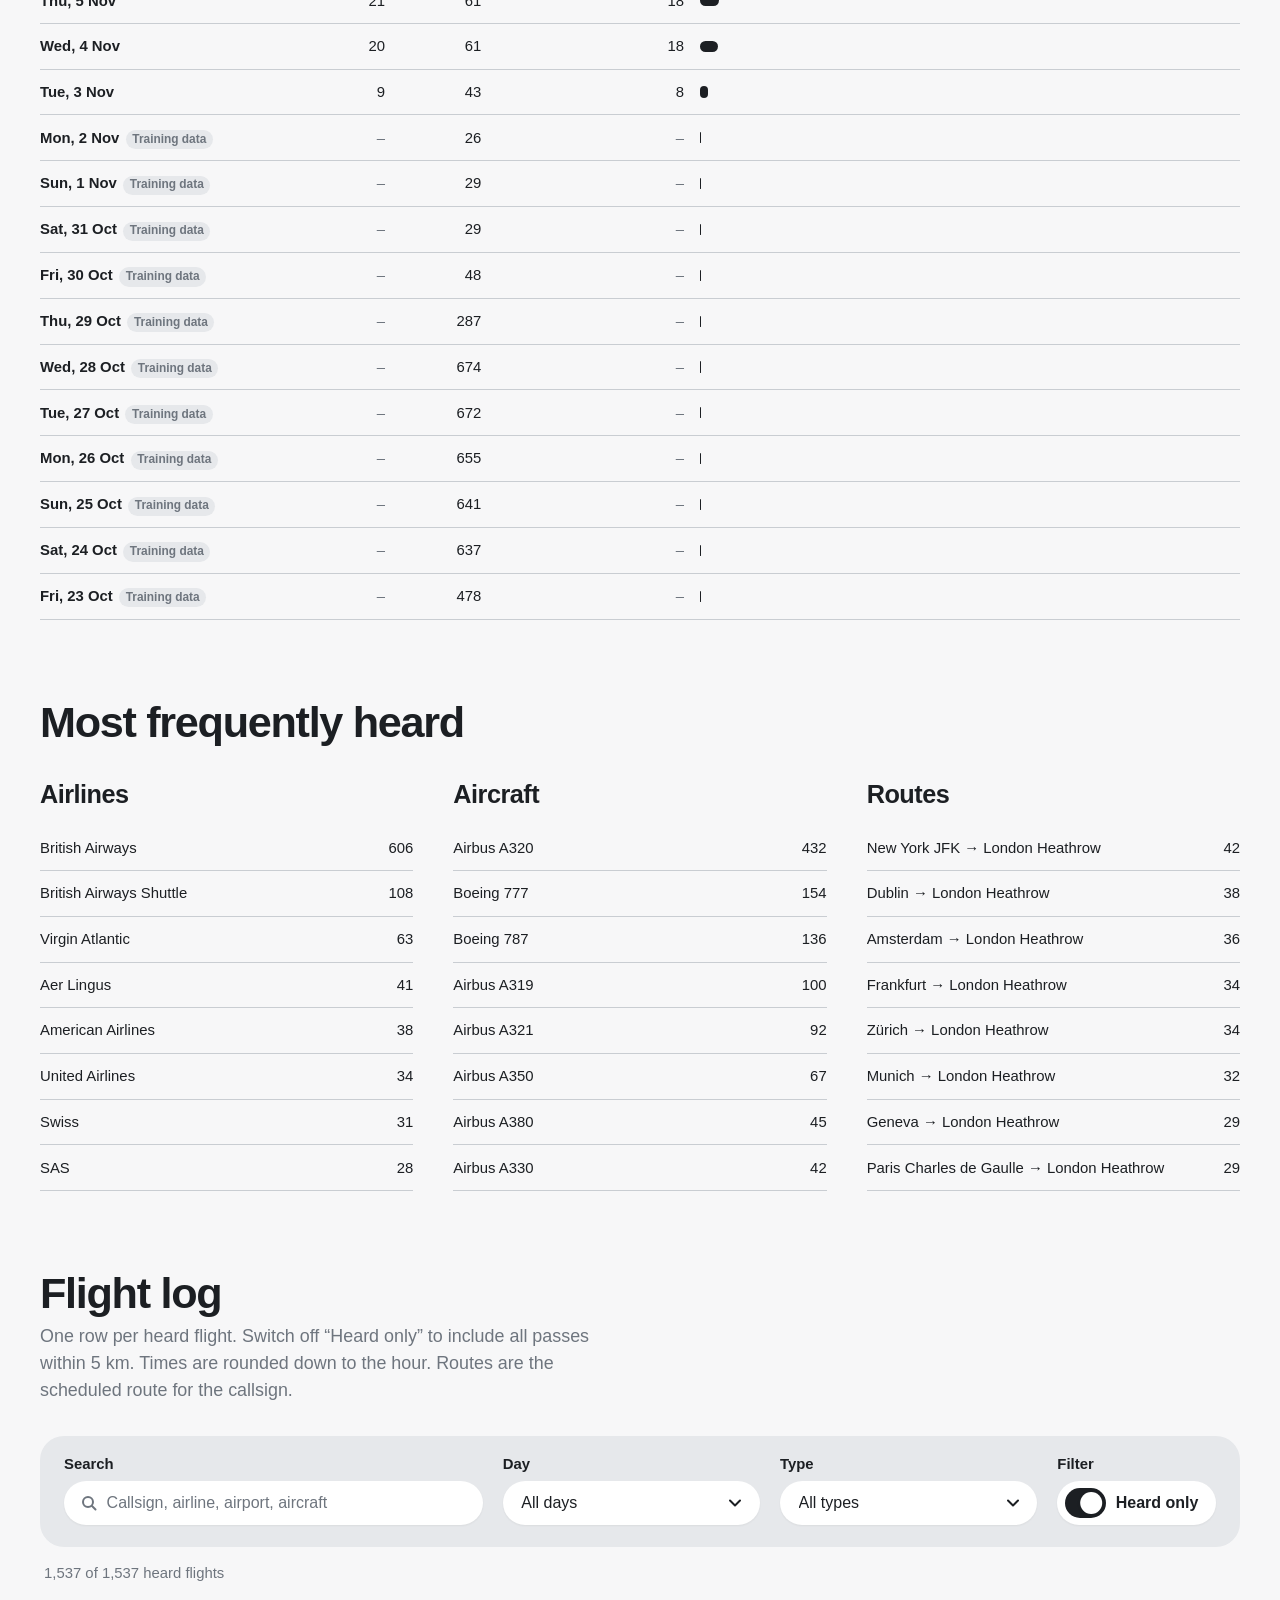
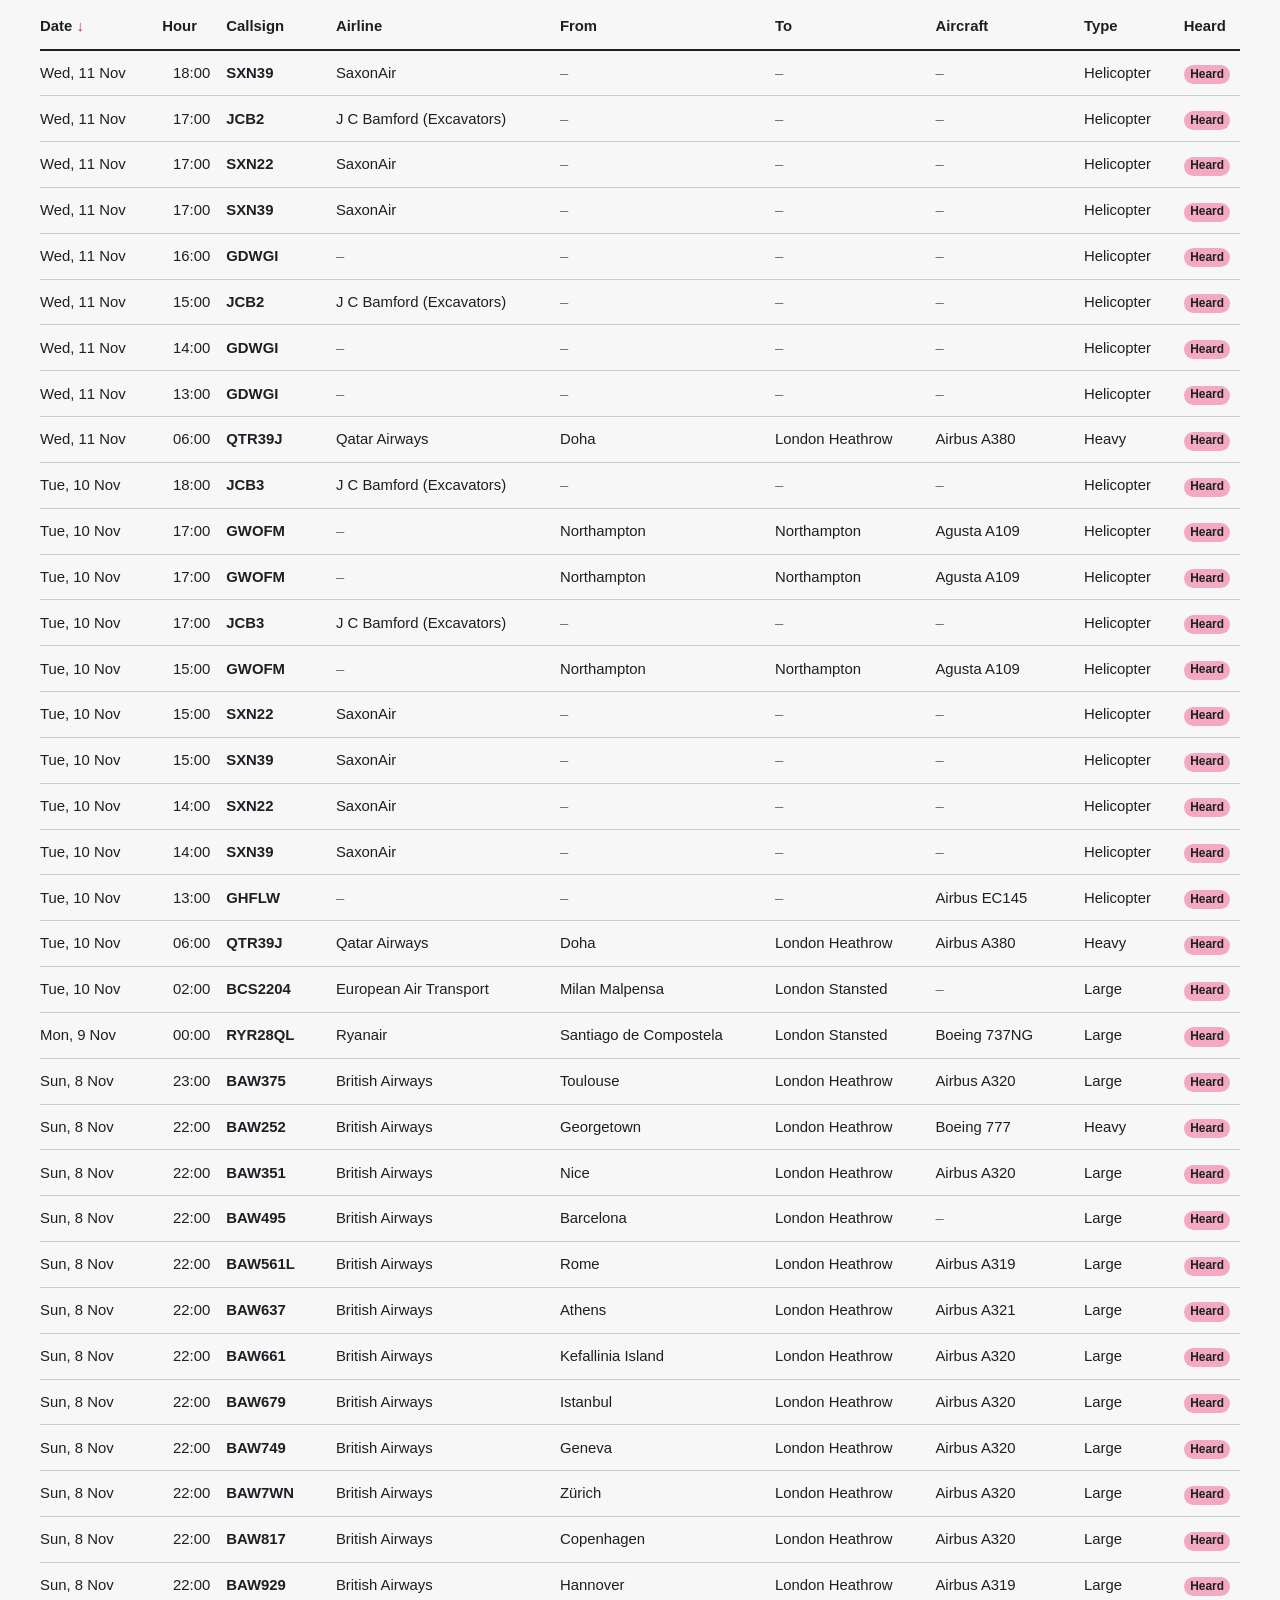
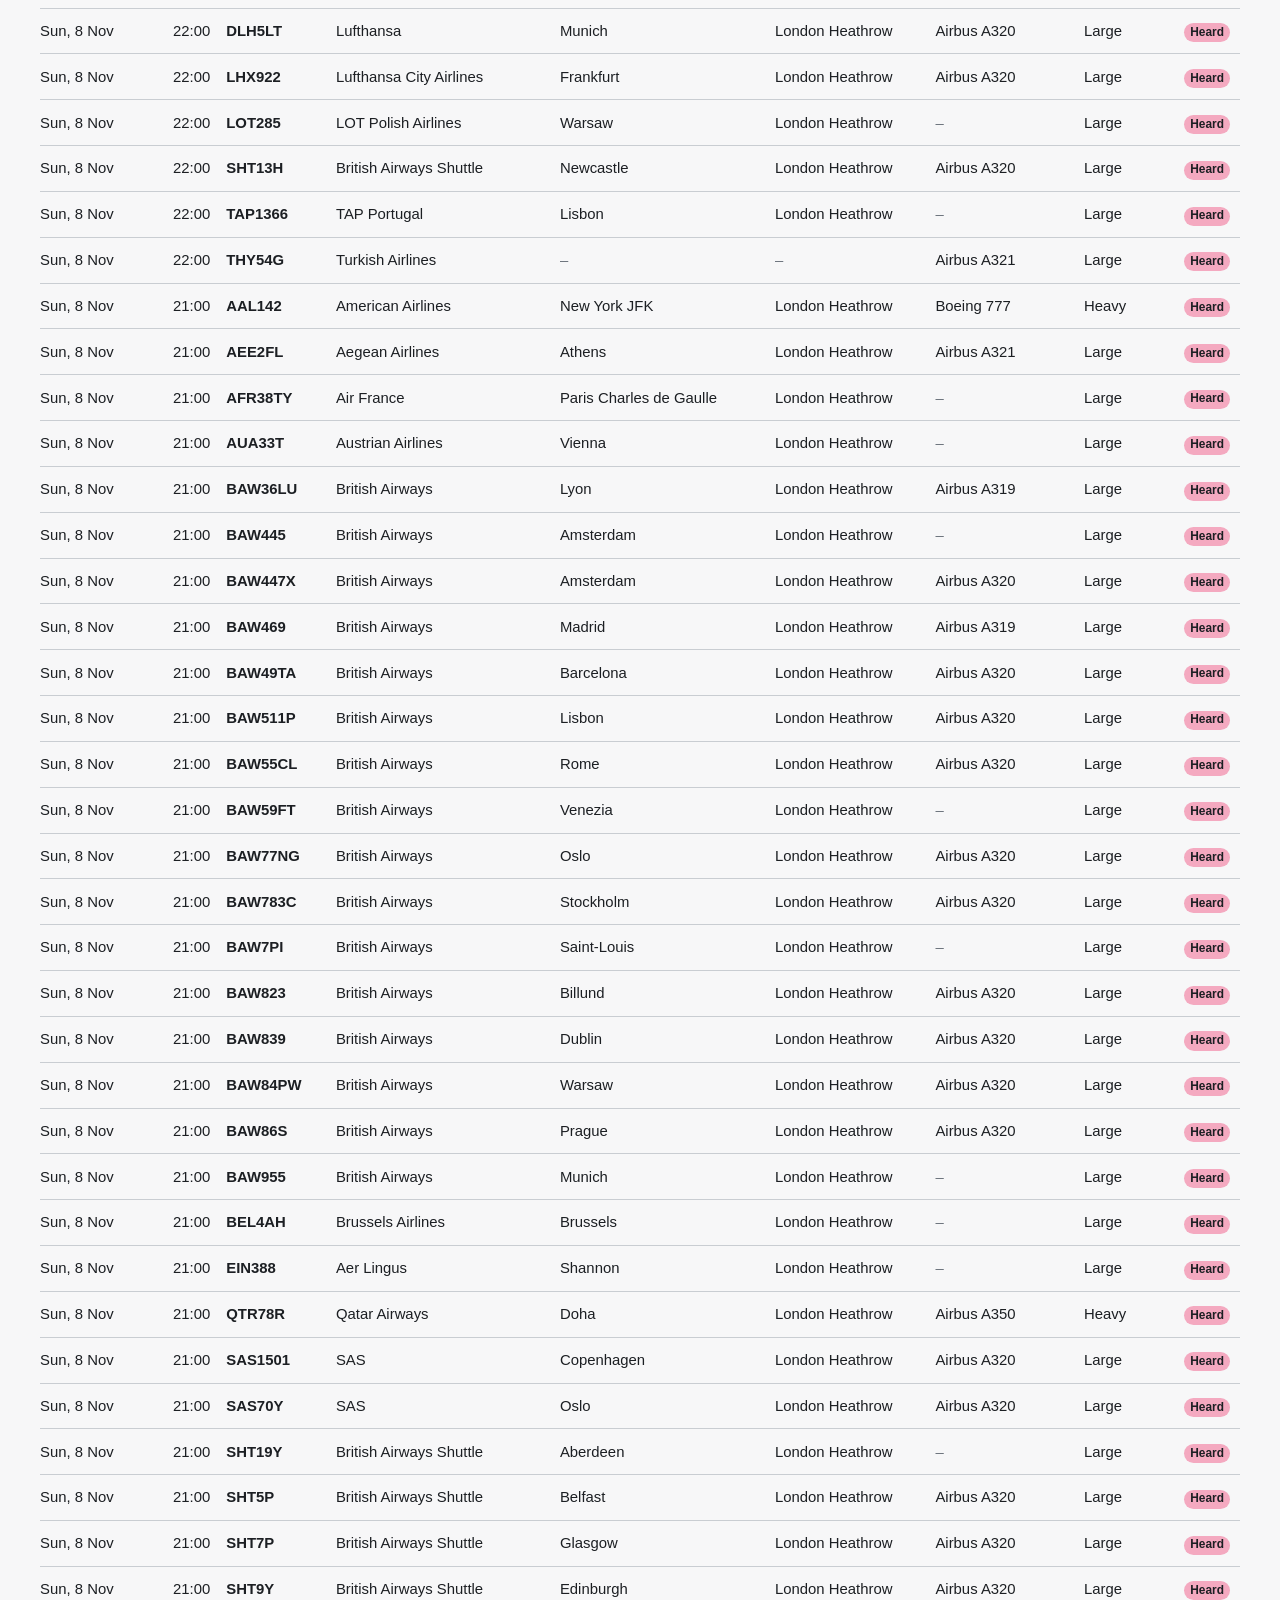
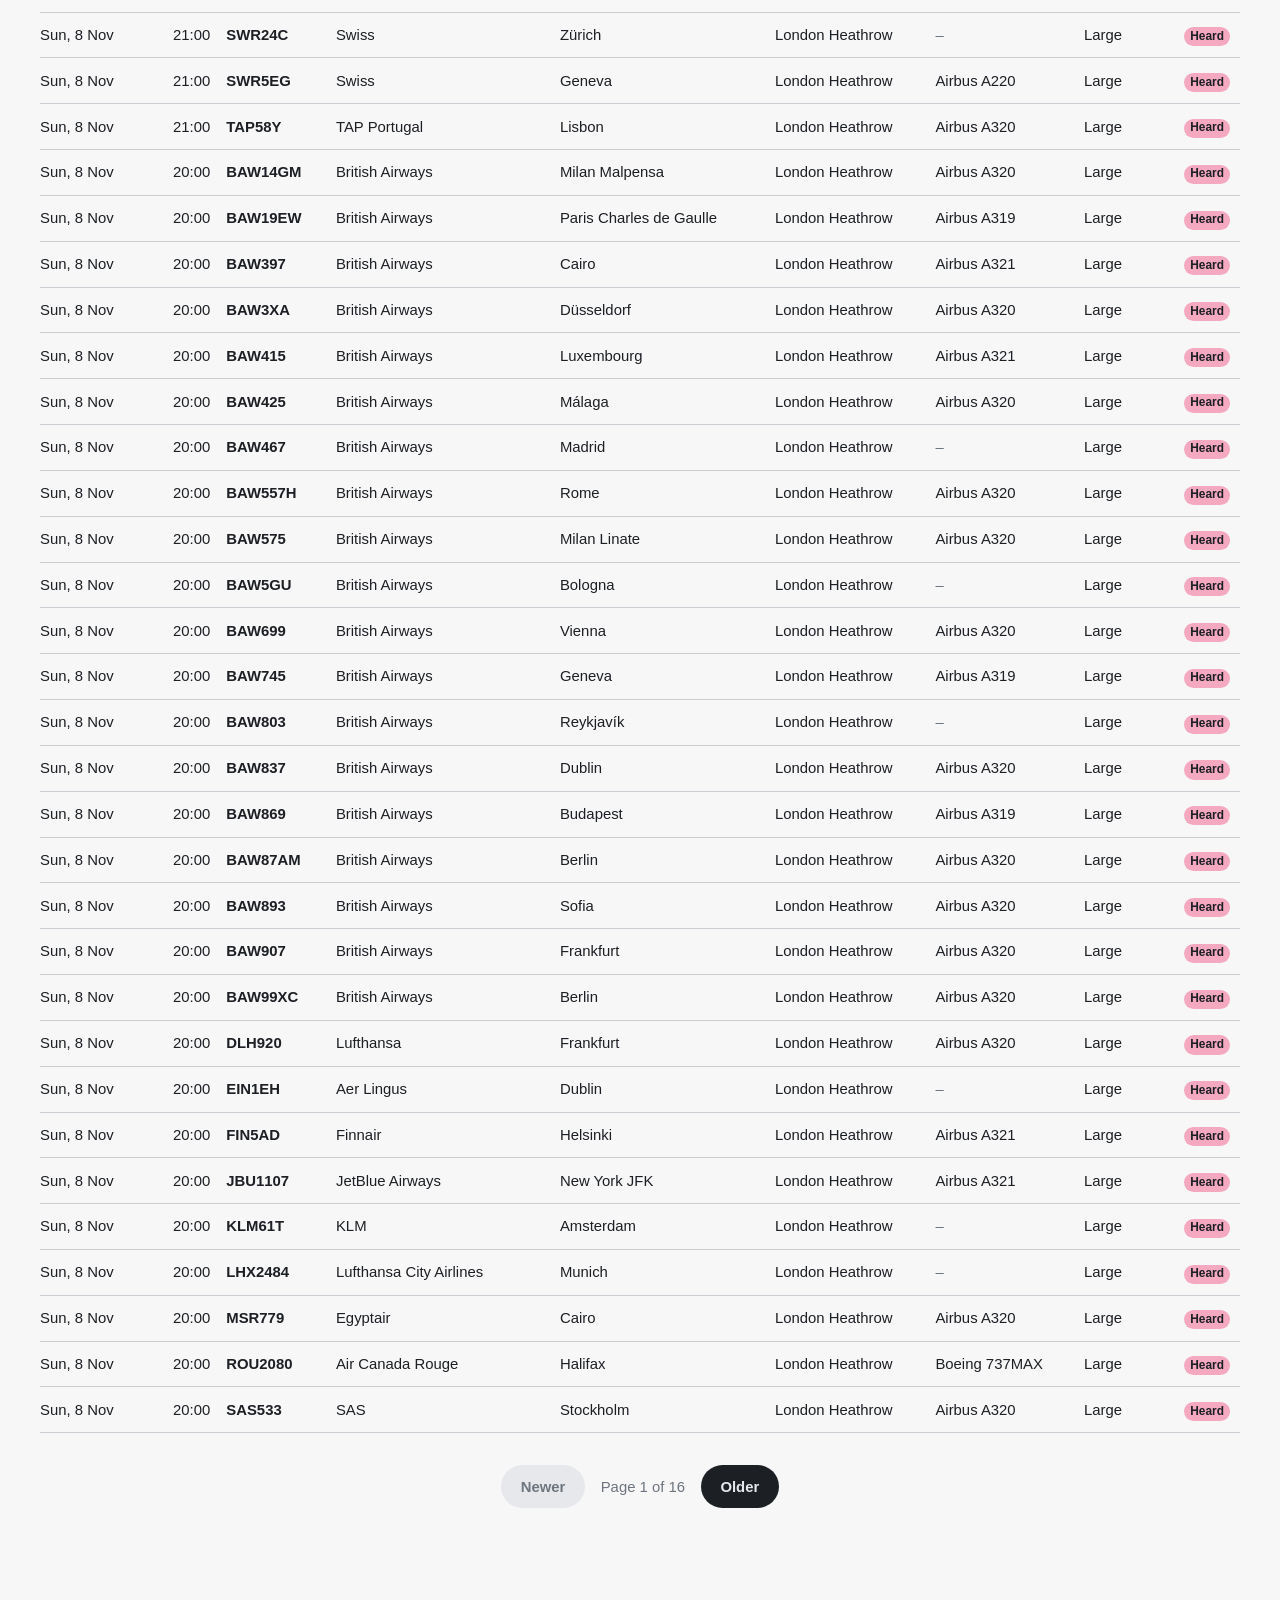
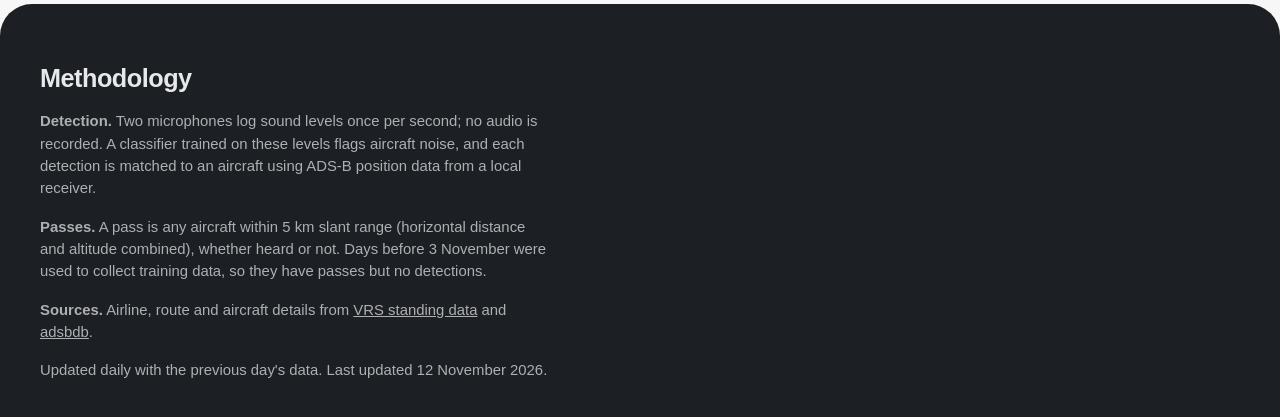
==== commit f912b643: "Passes to 2026-11-11" ====
--- a/index.html
+++ b/index.html
@@ -3,8 +3,8 @@
 <head>
   <meta charset="utf-8">
   <meta name="viewport" content="width=device-width, initial-scale=1">
-  <title>Flight Passes</title>
-  <meta name="description" content="Every aircraft one house has heard, logged from its own microphones and ADS-B receiver.">
+  <title>Flight Passes · Heard Aircraft</title>
+  <meta name="description" content="Aircraft detected by microphone at one house, compared with ADS-B passes within 5 km.">
   <link rel="preload" href="fonts/archivo-var.woff2" as="font" type="font/woff2" crossorigin>
   <link rel="stylesheet" href="style.css?v=282dd5ae">
 </head>
@@ -13,21 +13,21 @@
     <a class="nav__name" href="./">Flight Passes</a>
     <nav class="nav__links" aria-label="Main">
       <a class="nav__link" href="./" aria-current="page">Heard</a>
-      <a class="nav__link" href="outlook.html">Outlook</a>
+      <a class="nav__link" href="outlook.html">Forecast</a>
     </nav>
   </header>
 
   <main>
     <section class="head">
-      <h1 class="head__title">Aircraft heard overhead.</h1>
-      <p class="head__lede" id="lede">Loading the log…</p>
+      <h1 class="head__title">Aircraft heard overhead</h1>
+      <p class="head__lede" id="lede">Aircraft detected by the microphones, compared with all ADS-B passes within 5 km.</p>
     </section>
 
     <dl class="stats" id="stats" aria-live="polite"></dl>
 
     <section class="section" aria-labelledby="highlights-title" id="highlights" hidden>
       <h2 class="section__title" id="highlights-title">Highlights</h2>
-      <p class="section__note">The most unusual flights the microphones heard each day, judged against every flight heard before them. Most unusual first.</p>
+      <p class="section__note">The day's least common heard flights, ranked by uniqueness against all previously heard flights.</p>
       <div class="stepper">
         <button class="btn btn--arrow" id="highlights-older" type="button" aria-label="Previous day">←</button>
         <span class="stepper__day" id="highlights-day" aria-live="polite"></span>
@@ -44,8 +44,8 @@
     </section>
 
     <section class="section" aria-labelledby="by-day">
-      <h2 class="section__title" id="by-day">Heard per day</h2>
-      <p class="section__note">Heard flights, out of all passes within 5 km. Choose a day to see its flights.</p>
+      <h2 class="section__title" id="by-day">Daily totals</h2>
+      <p class="section__note">Heard flights and all passes within 5 km. Select a day to filter the flight log.</p>
       <div class="scroll">
         <table class="days">
           <thead>
@@ -57,7 +57,7 @@
     </section>
 
     <section class="section" aria-labelledby="most-seen">
-      <h2 class="section__title" id="most-seen">Most heard</h2>
+      <h2 class="section__title" id="most-seen">Most frequently heard</h2>
       <div class="columns" style="margin-top:2rem">
         <div><h3>Airlines</h3><div class="scroll"><table><tbody id="top-airlines"></tbody></table></div></div>
         <div><h3>Aircraft</h3><div class="scroll"><table><tbody id="top-aircraft"></tbody></table></div></div>
@@ -66,8 +66,8 @@
     </section>
 
     <section class="section" aria-labelledby="flights-title" id="flights">
-      <h2 class="section__title" id="flights-title">Every heard flight</h2>
-      <p class="section__note">One row per heard flight; turn off "Heard only" to see every pass within 5 km, heard or not. Times are to the hour: 14:00 means some time between 14:00 and 15:00. Routes are looked up from the callsign, so they show the flight's usual route.</p>
+      <h2 class="section__title" id="flights-title">Flight log</h2>
+      <p class="section__note">One row per heard flight. Switch off “Heard only” to include all passes within 5 km. Times are rounded down to the hour. Routes are the scheduled route for the callsign.</p>
       <div class="filters">
         <label class="field field--search">Search
           <input id="search" type="search" placeholder="Callsign, airline, airport, aircraft" autocomplete="off">
@@ -79,7 +79,7 @@
           <select id="kind"><option value="">All types</option></select>
         </label>
         <div class="field field--toggle">
-          <span class="field__label" aria-hidden="true">Show</span>
+          <span class="field__label" aria-hidden="true">Filter</span>
           <label class="toggle"><input id="heard-only" type="checkbox" role="switch" checked><span class="toggle__track" aria-hidden="true"></span>Heard only</label>
         </div>
       </div>
@@ -99,11 +99,13 @@
   </main>
 
   <footer class="foot">
-    <h2 class="foot__title">About this log</h2>
-    <p>Two microphones at the house measure sound levels (never recording audio), and a small receiver picks up the position broadcasts aircraft send. A flight is heard when a model trained on those levels hears an aircraft and the broadcasts show which one it was. A pass is one aircraft coming within 5 km, measured in a straight line that includes its height, heard or not. Before 3 November the microphone levels were collected to train that model (training days), so those days have passes but no heard flights. Airline, route and aircraft details come from <a href="https://github.com/vradarserver/standing-data">VRS standing data</a> and <a href="https://www.adsbdb.com/">adsbdb</a>.</p>
+    <h2 class="foot__title">Methodology</h2>
+    <p><strong>Detection.</strong> Two microphones log sound levels once per second; no audio is recorded. A classifier trained on these levels flags aircraft noise, and each detection is matched to an aircraft using ADS-B position data from a local receiver.</p>
+    <p><strong>Passes.</strong> A pass is any aircraft within 5 km slant range (horizontal distance and altitude combined), whether heard or not. Days before 3 November were used to collect training data, so they have passes but no detections.</p>
+    <p><strong>Sources.</strong> Airline, route and aircraft details from <a href="https://github.com/vradarserver/standing-data">VRS standing data</a> and <a href="https://www.adsbdb.com/">adsbdb</a>.</p>
     <p id="updated"></p>
   </footer>
 
-  <script src="passes.js?v=c2c954e5"></script>
+  <script src="passes.js?v=8d637884"></script>
 </body>
 </html>
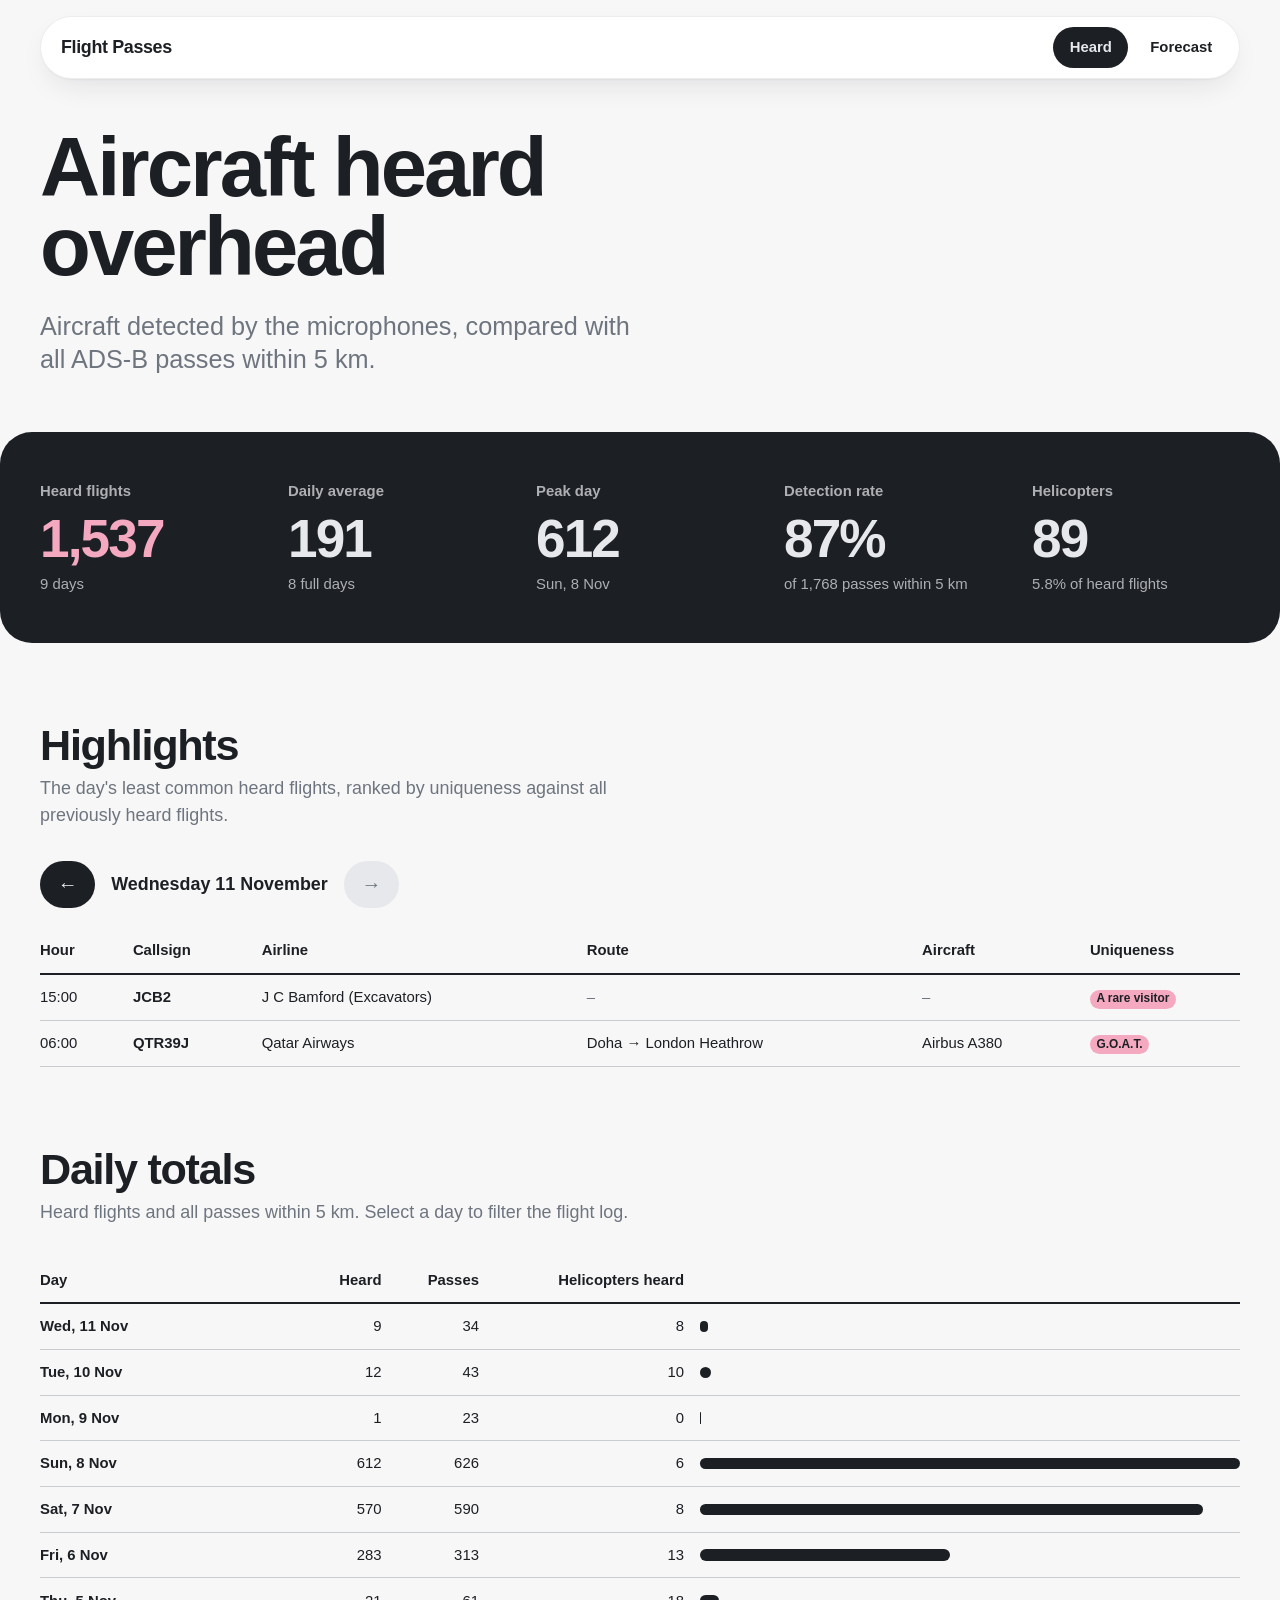
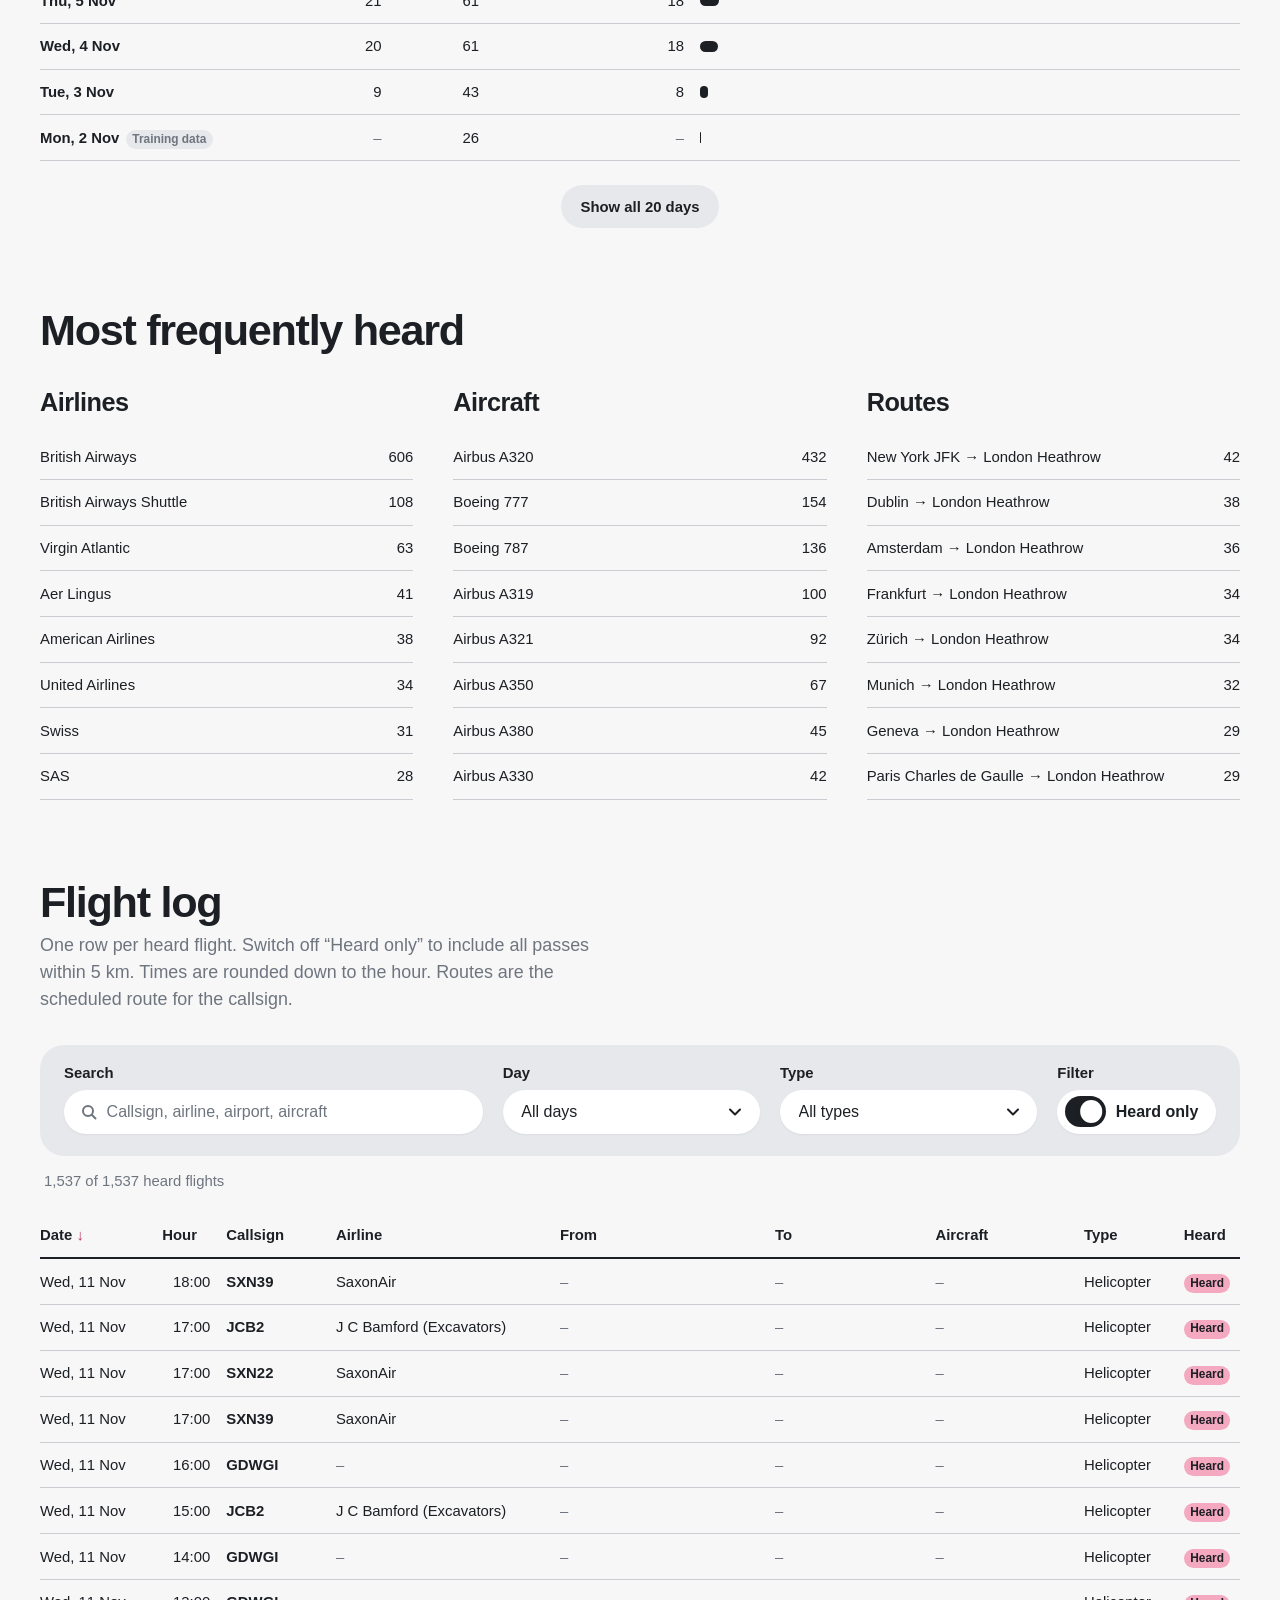
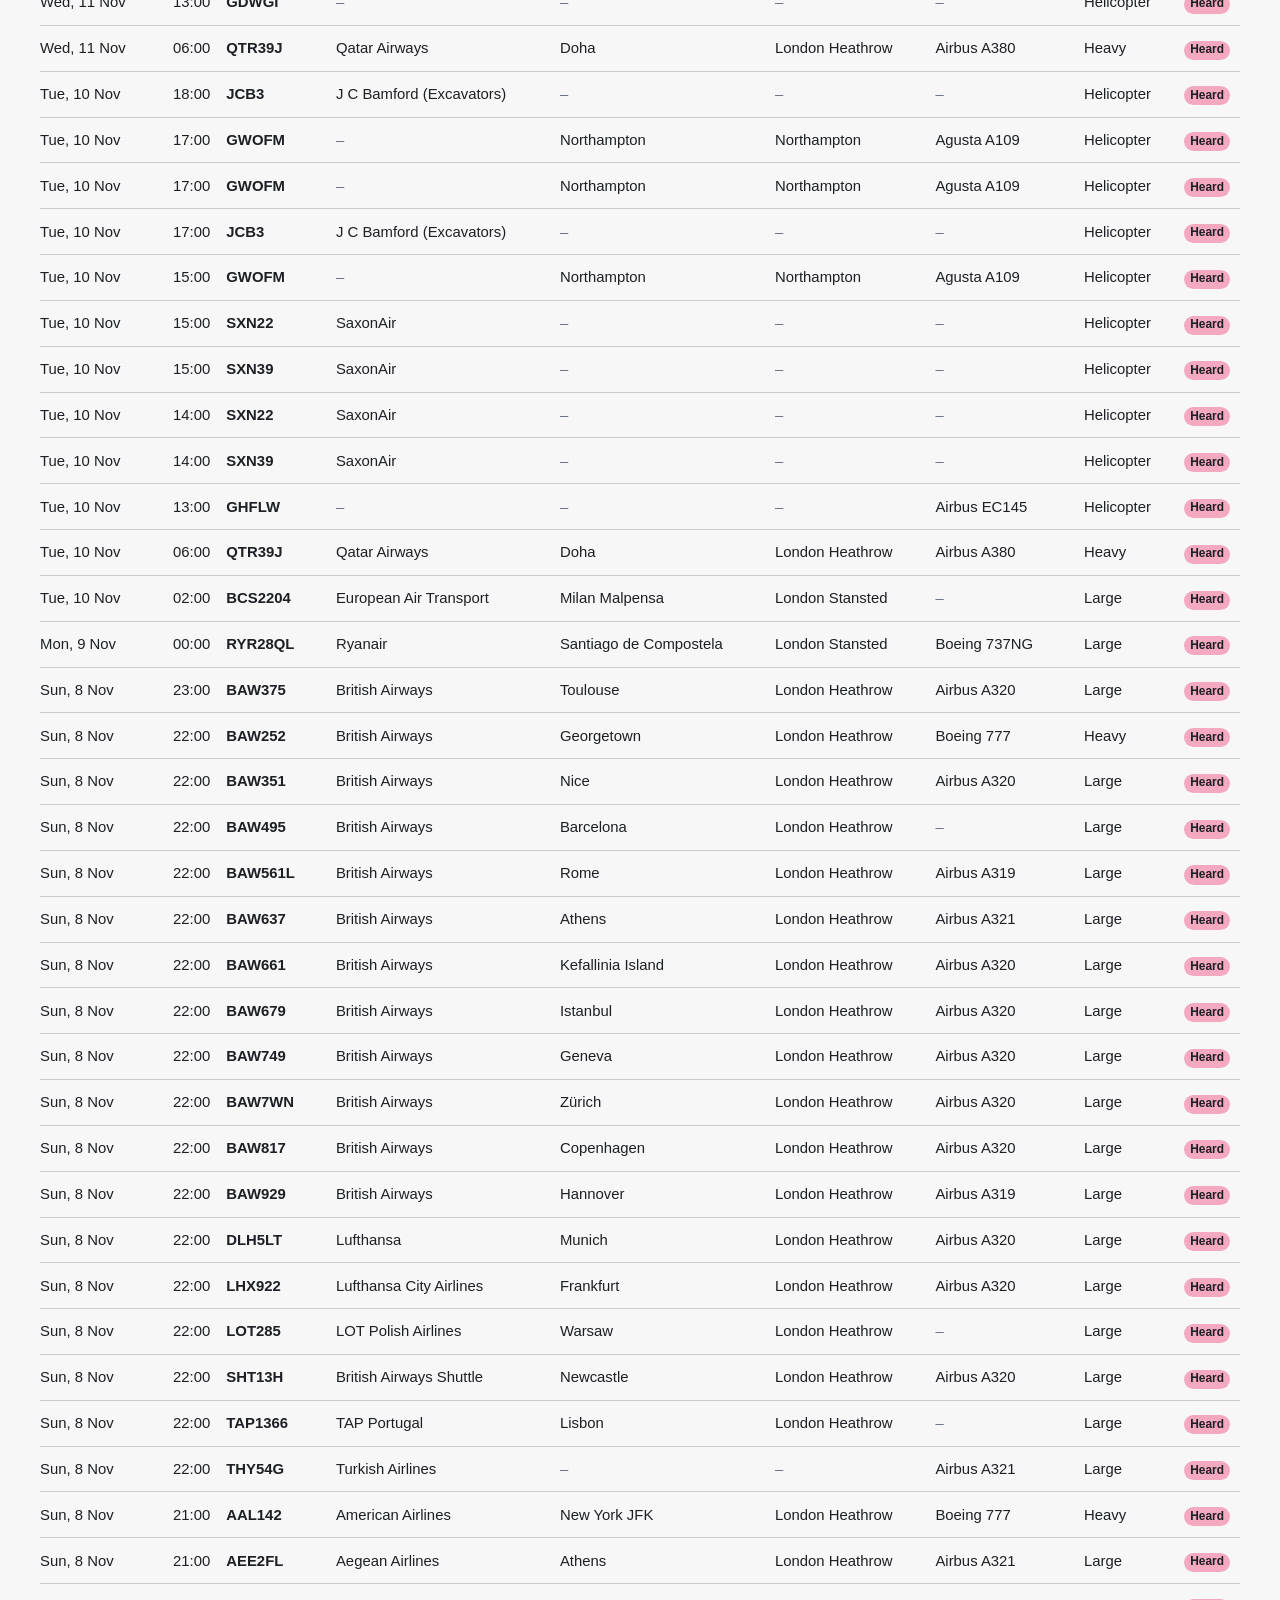
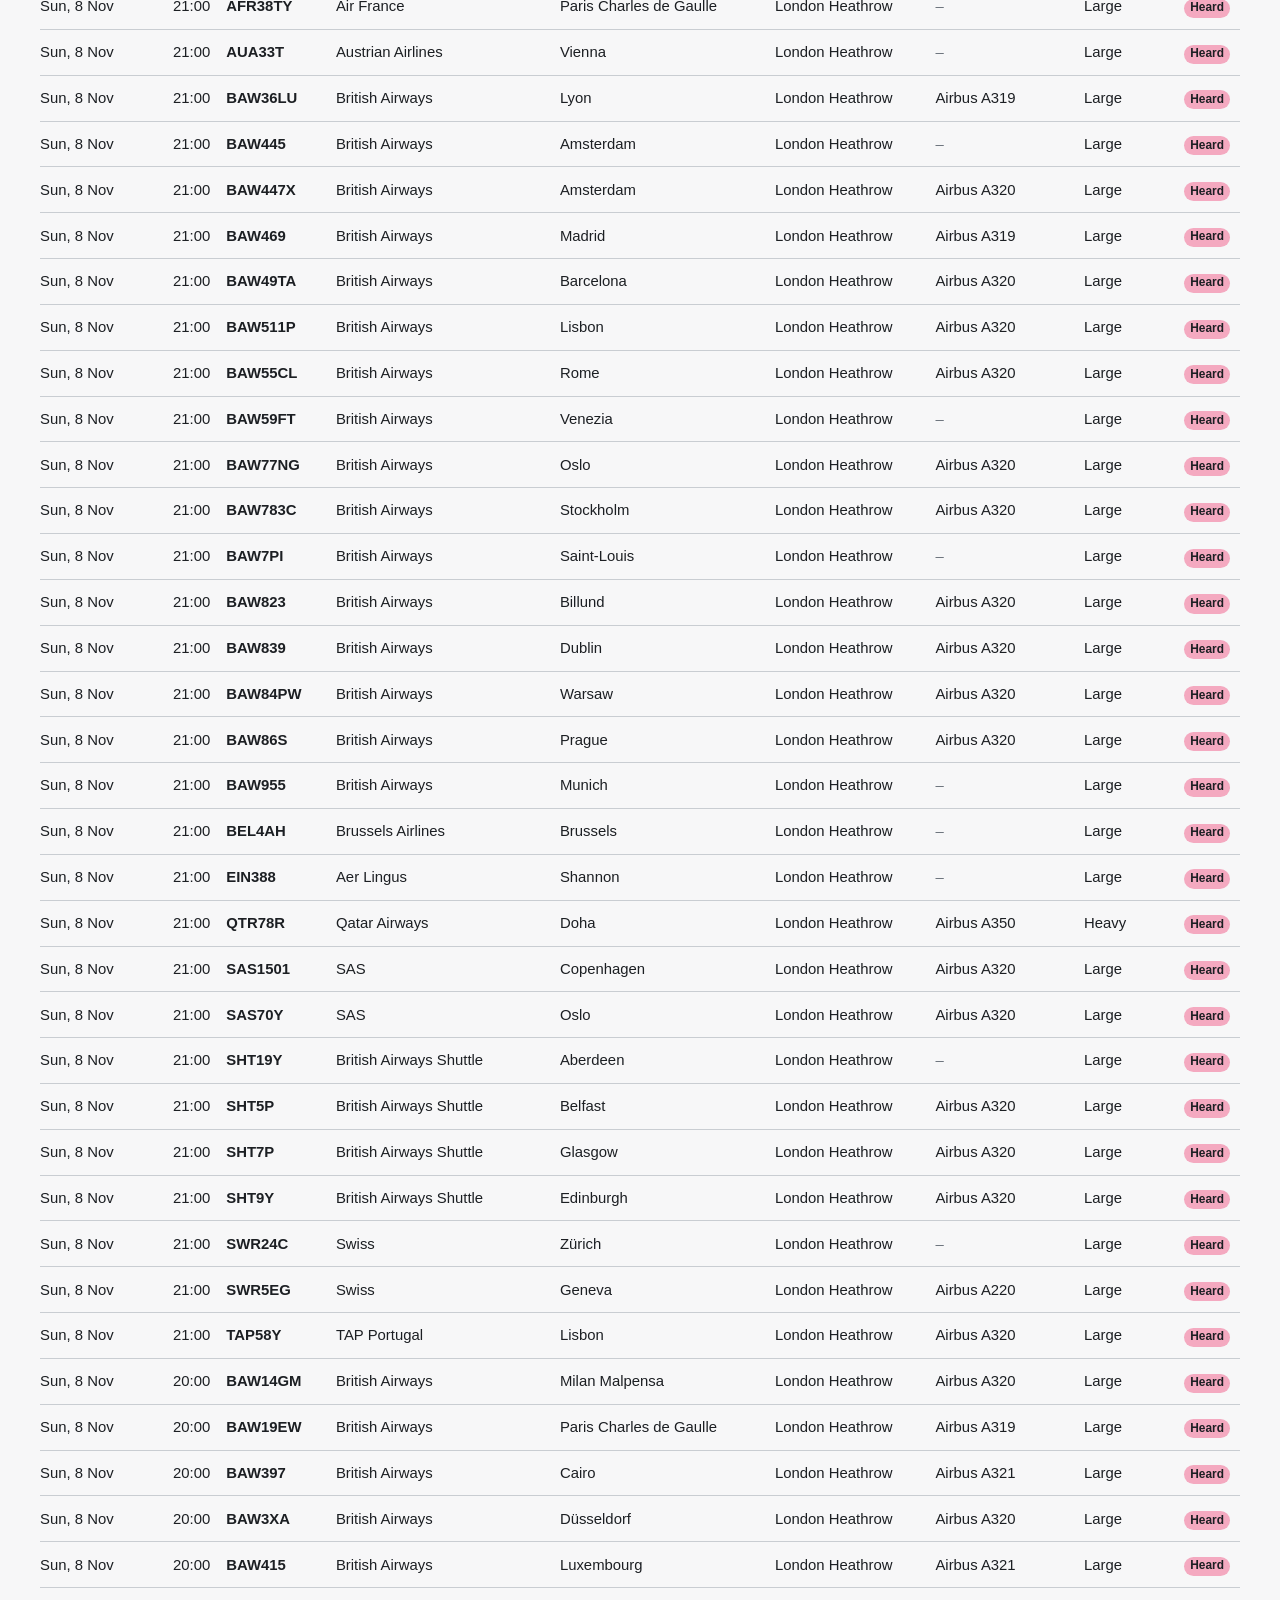
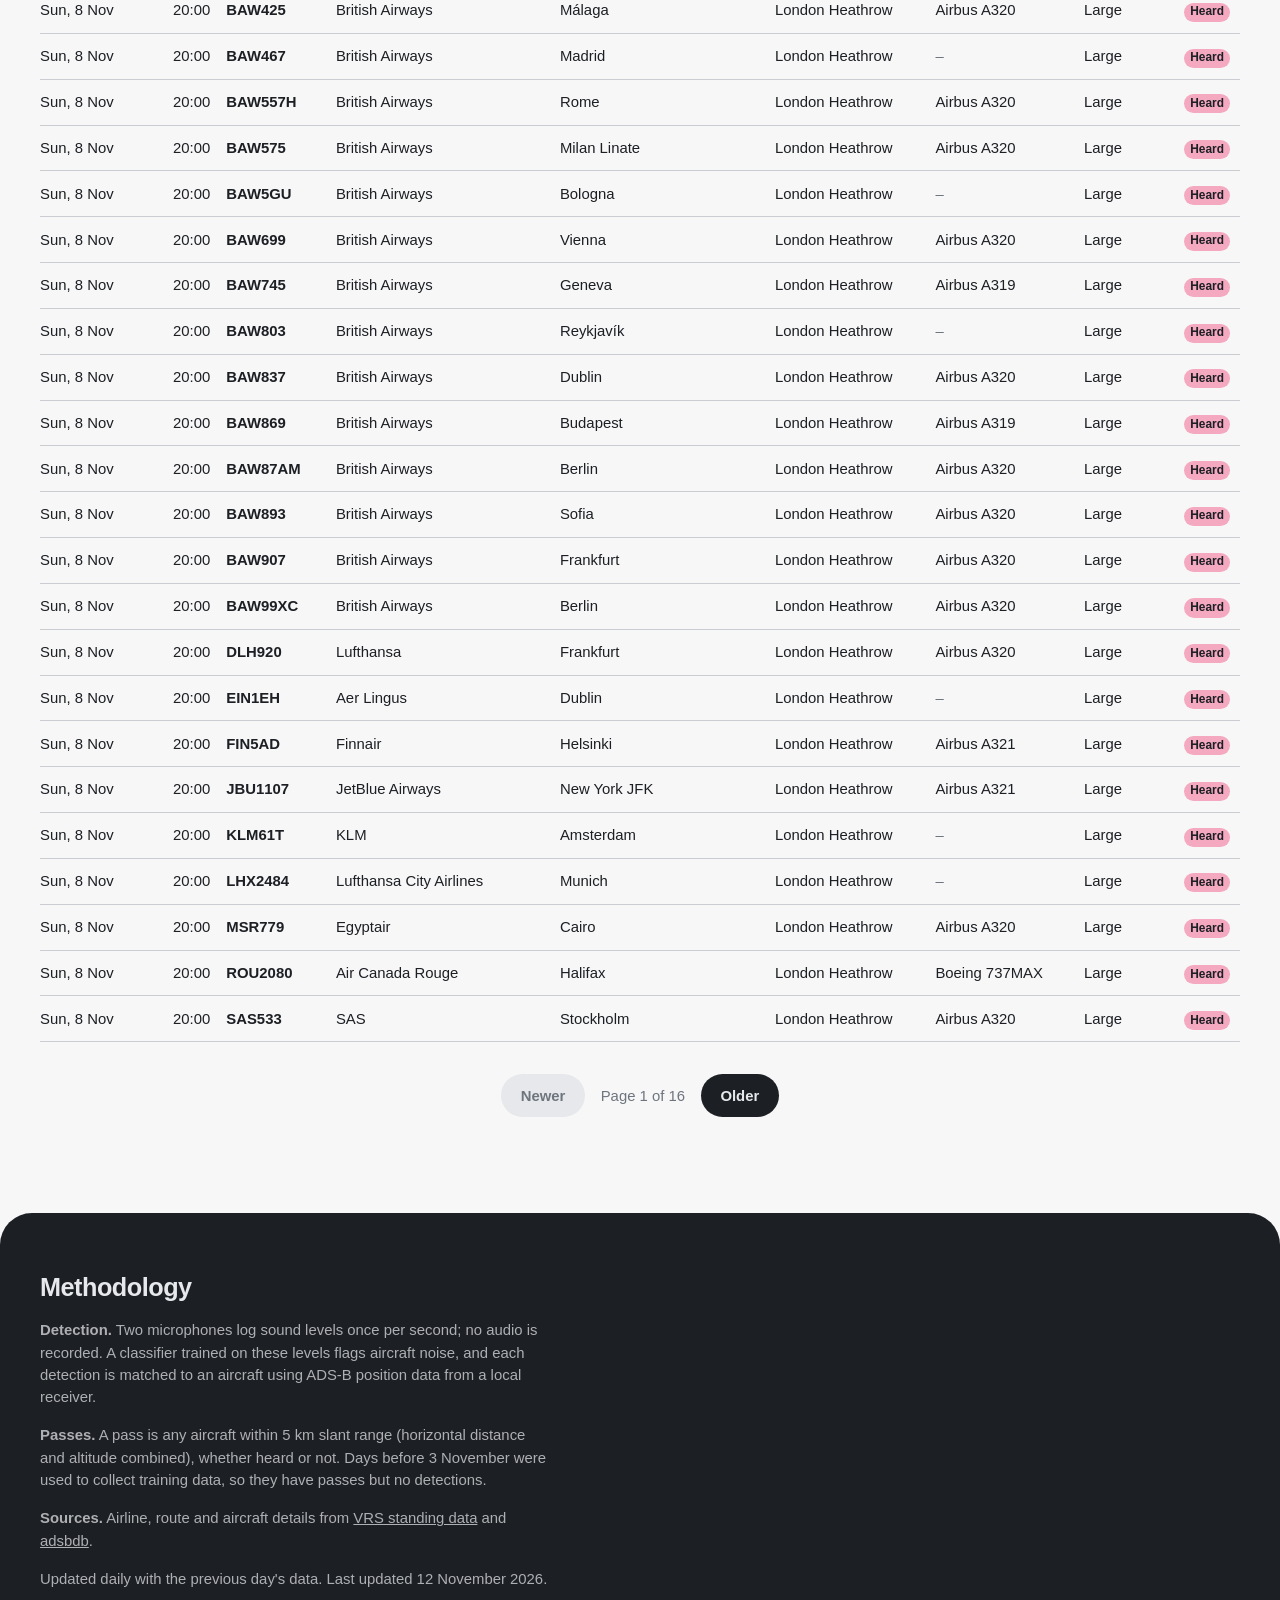
==== commit af9f4d54: "Passes to 2026-11-11" ====
--- a/index.html
+++ b/index.html
@@ -6,7 +6,7 @@
   <title>Flight Passes · Heard Aircraft</title>
   <meta name="description" content="Aircraft detected by microphone at one house, compared with ADS-B passes within 5 km.">
   <link rel="preload" href="fonts/archivo-var.woff2" as="font" type="font/woff2" crossorigin>
-  <link rel="stylesheet" href="style.css?v=282dd5ae">
+  <link rel="stylesheet" href="style.css?v=0d2a3698">
 </head>
 <body>
   <header class="nav">
@@ -54,6 +54,7 @@
           <tbody id="days"></tbody>
         </table>
       </div>
+      <div class="more"><button class="btn btn--quiet" id="days-more" type="button" aria-controls="days" hidden></button></div>
     </section>
 
     <section class="section" aria-labelledby="most-seen">
@@ -106,6 +107,6 @@
     <p id="updated"></p>
   </footer>
 
-  <script src="passes.js?v=8d637884"></script>
+  <script src="passes.js?v=113fcea8"></script>
 </body>
 </html>
--- a/style.css
+++ b/style.css
@@ -268,6 +268,10 @@
   transition: background-color .2s;
 }
 .btn:hover { background: var(--gill); }
+.btn.btn--quiet { background: var(--alu); color: var(--graphite); }
+.btn.btn--quiet:hover { background: var(--hairline); }
+.more { display: flex; justify-content: center; margin-top: 1.5rem; }
+.more:has(> [hidden]) { display: none; }
 .btn[disabled] { background: var(--alu); color: var(--steel); cursor: default; }
 .pager__at { font-size: var(--step--1); color: var(--steel); font-variant-numeric: tabular-nums; }
 
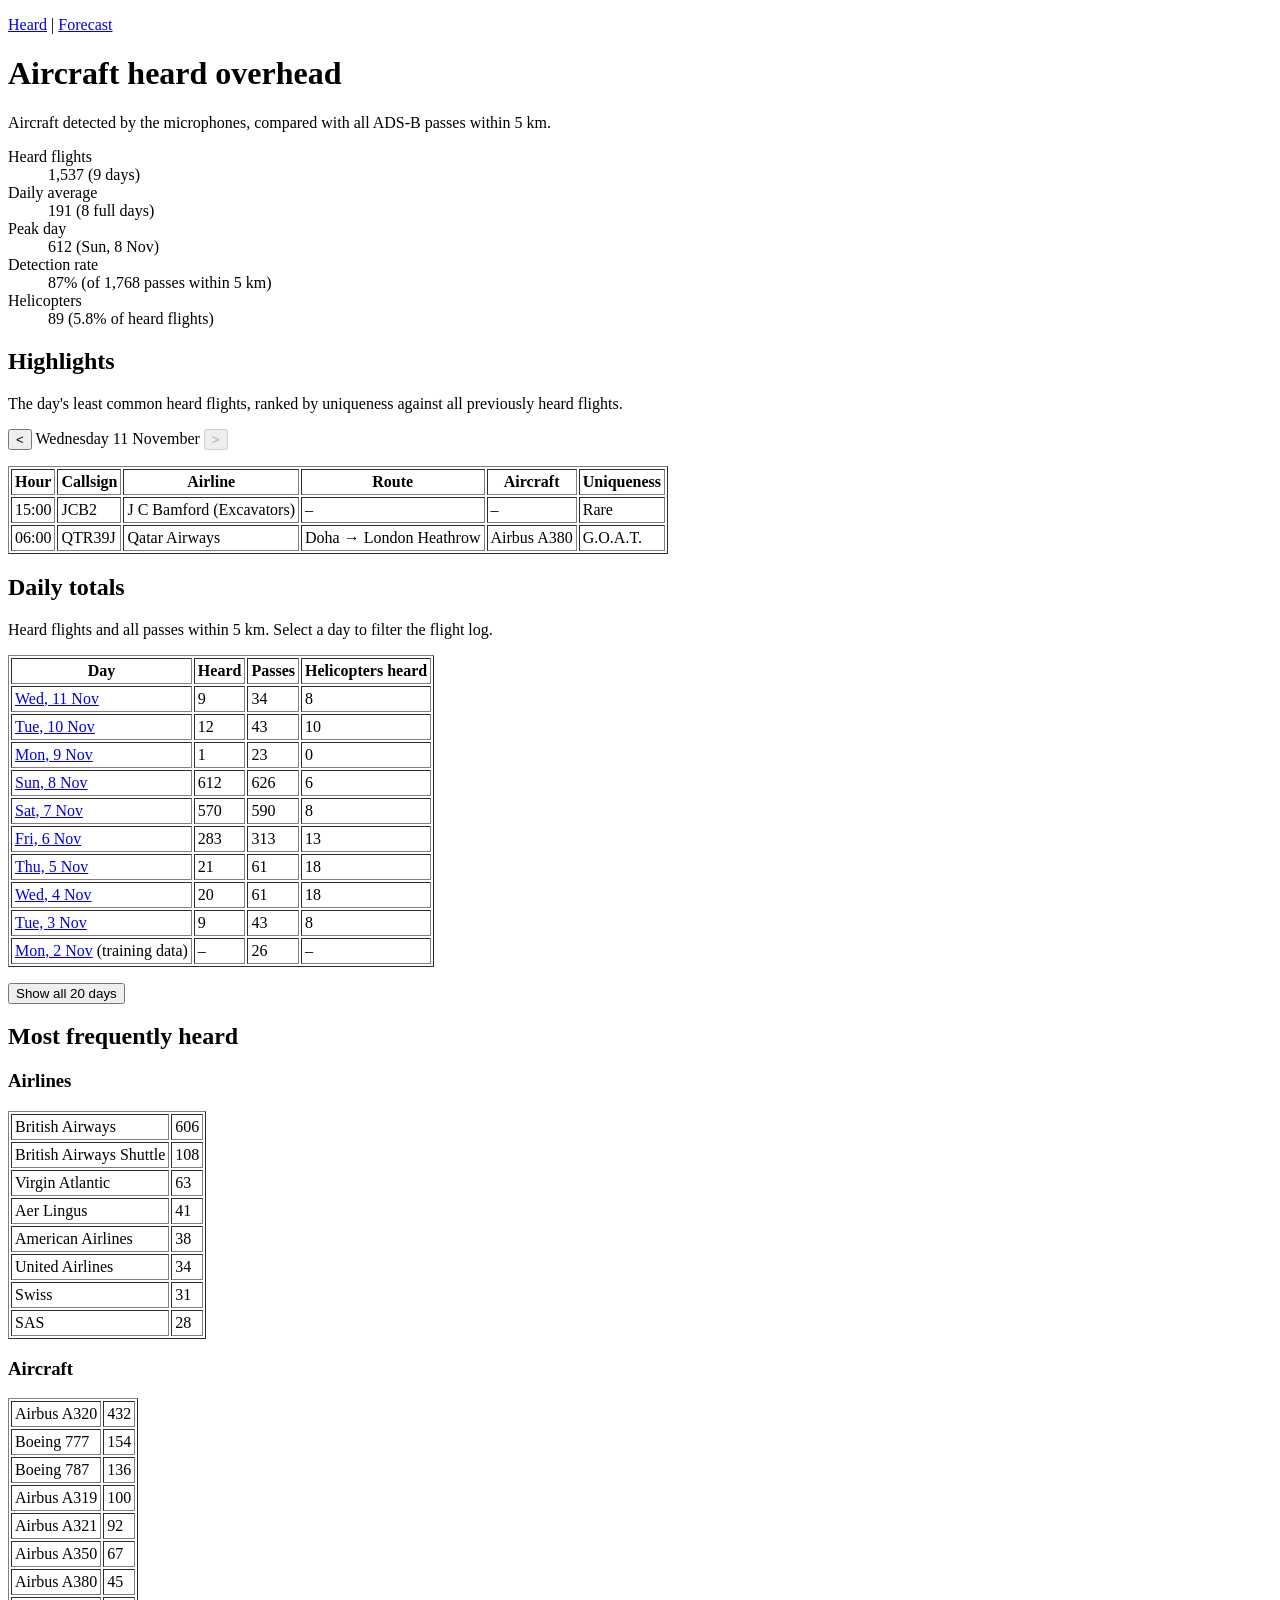
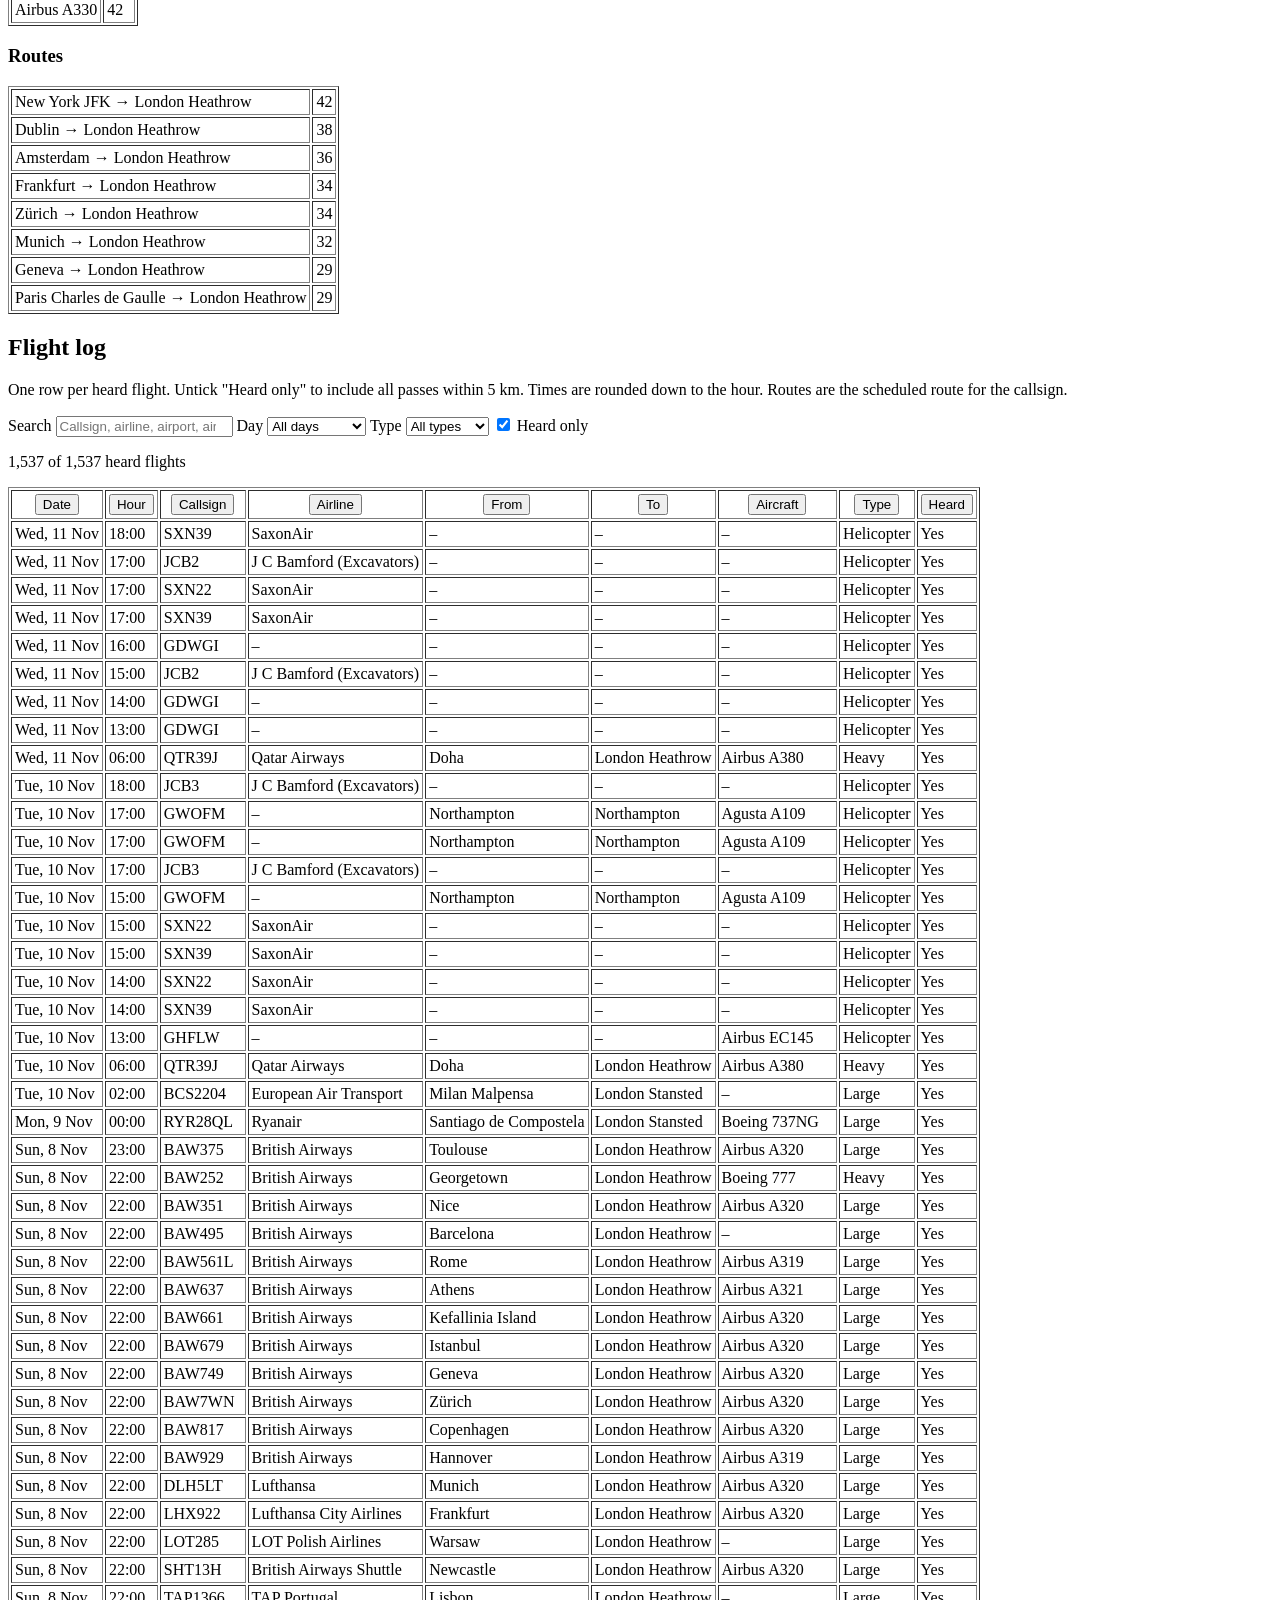
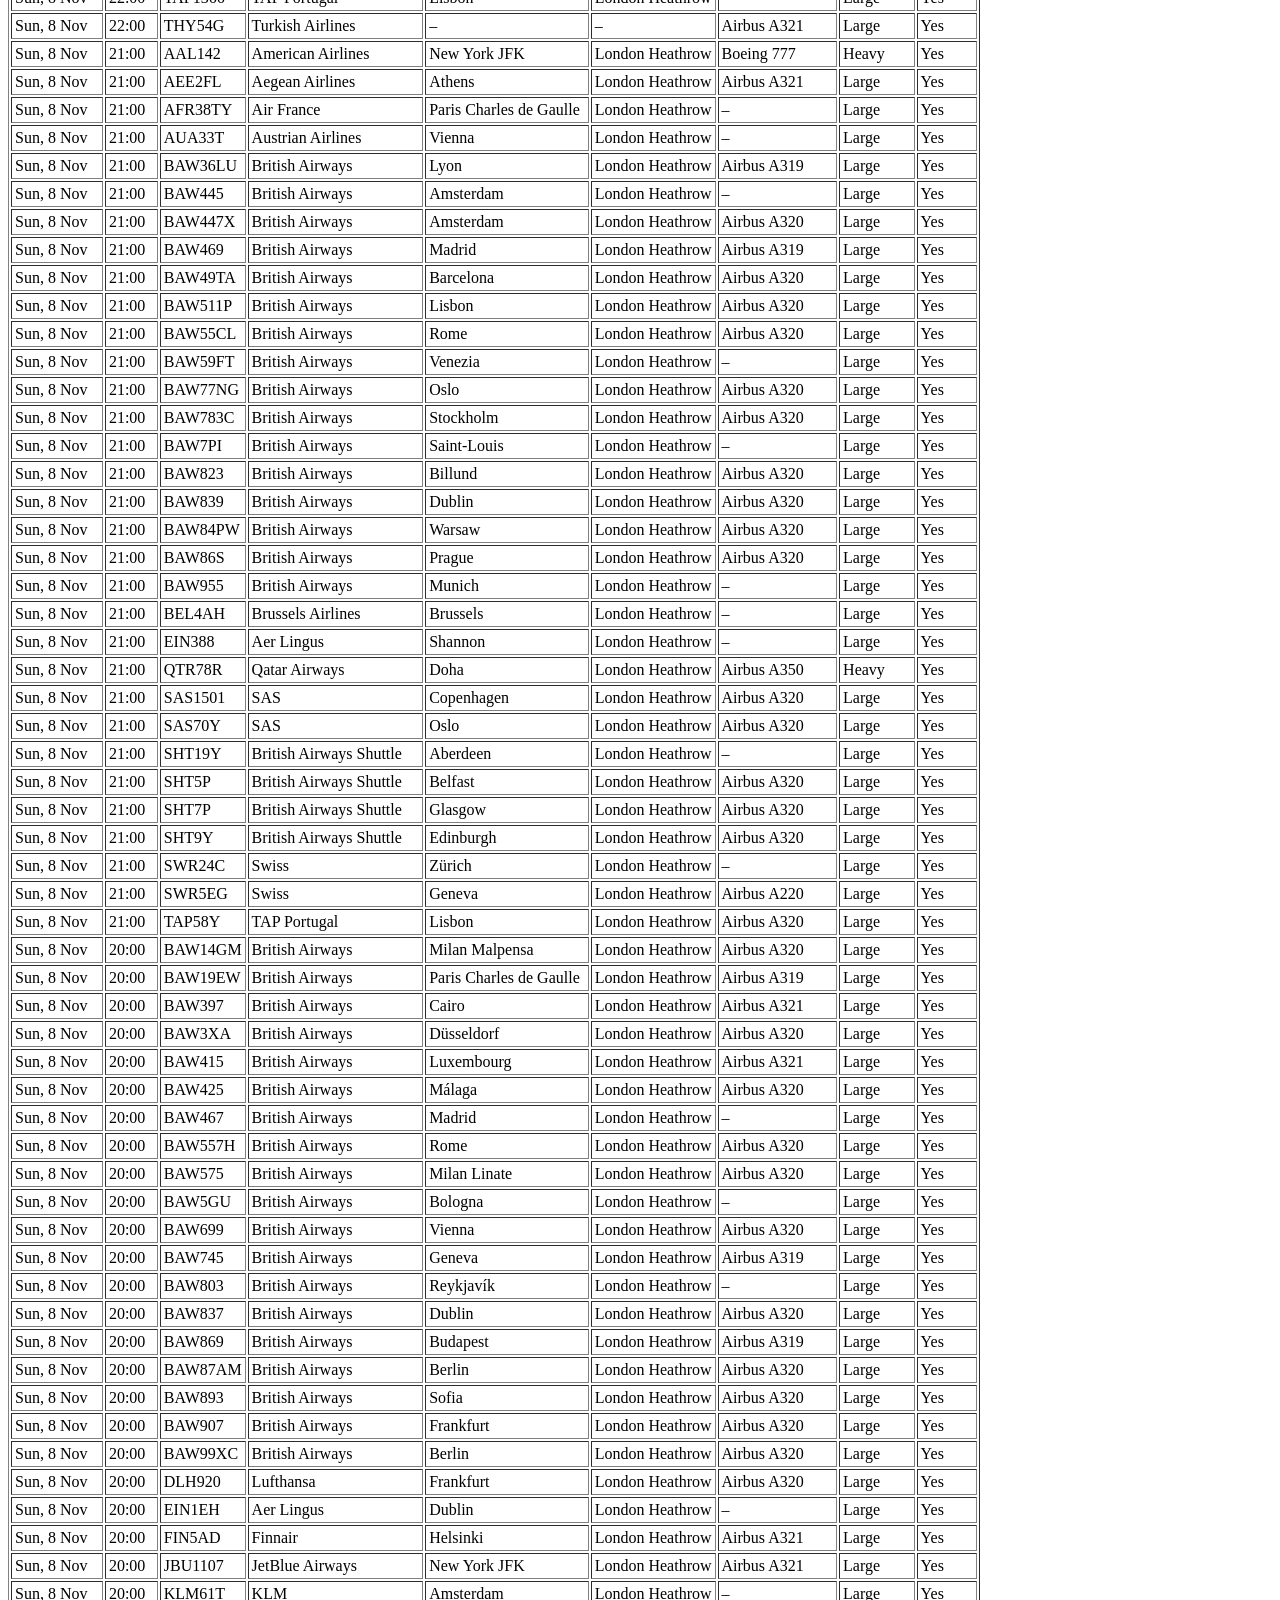
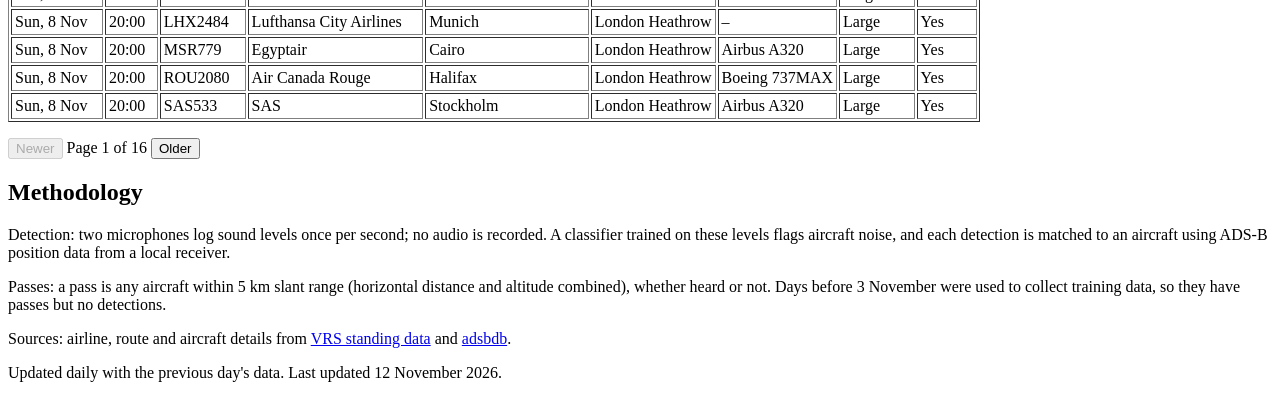
==== commit 09a2dff6: "Passes to 2026-11-11" ====
--- a/index.html
+++ b/index.html
@@ -3,110 +3,71 @@
 <head>
   <meta charset="utf-8">
   <meta name="viewport" content="width=device-width, initial-scale=1">
-  <title>Flight Passes · Heard Aircraft</title>
-  <meta name="description" content="Aircraft detected by microphone at one house, compared with ADS-B passes within 5 km.">
-  <link rel="preload" href="fonts/archivo-var.woff2" as="font" type="font/woff2" crossorigin>
-  <link rel="stylesheet" href="style.css?v=0d2a3698">
+  <title>Aircraft heard overhead</title>
 </head>
 <body>
-  <header class="nav">
-    <a class="nav__name" href="./">Flight Passes</a>
-    <nav class="nav__links" aria-label="Main">
-      <a class="nav__link" href="./" aria-current="page">Heard</a>
-      <a class="nav__link" href="outlook.html">Forecast</a>
-    </nav>
-  </header>
+  <p><a href="./">Heard</a> | <a href="outlook.html">Forecast</a></p>
 
-  <main>
-    <section class="head">
-      <h1 class="head__title">Aircraft heard overhead</h1>
-      <p class="head__lede" id="lede">Aircraft detected by the microphones, compared with all ADS-B passes within 5 km.</p>
-    </section>
+  <h1>Aircraft heard overhead</h1>
+  <p id="lede">Aircraft detected by the microphones, compared with all ADS-B passes within 5 km.</p>
 
-    <dl class="stats" id="stats" aria-live="polite"></dl>
+  <dl id="stats"></dl>
 
-    <section class="section" aria-labelledby="highlights-title" id="highlights" hidden>
-      <h2 class="section__title" id="highlights-title">Highlights</h2>
-      <p class="section__note">The day's least common heard flights, ranked by uniqueness against all previously heard flights.</p>
-      <div class="stepper">
-        <button class="btn btn--arrow" id="highlights-older" type="button" aria-label="Previous day">←</button>
-        <span class="stepper__day" id="highlights-day" aria-live="polite"></span>
-        <button class="btn btn--arrow" id="highlights-newer" type="button" aria-label="Next day">→</button>
-      </div>
-      <div class="scroll">
-        <table class="highlights">
-          <thead>
-            <tr><th scope="col">Hour</th><th scope="col">Callsign</th><th scope="col">Airline</th><th scope="col">Route</th><th scope="col">Aircraft</th><th scope="col">Uniqueness</th></tr>
-          </thead>
-          <tbody id="highlight-rows"></tbody>
-        </table>
-      </div>
-    </section>
+  <div id="highlights" hidden>
+    <h2>Highlights</h2>
+    <p>The day's least common heard flights, ranked by uniqueness against all previously heard flights.</p>
+    <p>
+      <button id="highlights-older" type="button" aria-label="Previous day">&lt;</button>
+      <span id="highlights-day"></span>
+      <button id="highlights-newer" type="button" aria-label="Next day">&gt;</button>
+    </p>
+    <table border="1" cellpadding="3">
+      <thead><tr><th>Hour</th><th>Callsign</th><th>Airline</th><th>Route</th><th>Aircraft</th><th>Uniqueness</th></tr></thead>
+      <tbody id="highlight-rows"></tbody>
+    </table>
+  </div>
 
-    <section class="section" aria-labelledby="by-day">
-      <h2 class="section__title" id="by-day">Daily totals</h2>
-      <p class="section__note">Heard flights and all passes within 5 km. Select a day to filter the flight log.</p>
-      <div class="scroll">
-        <table class="days">
-          <thead>
-            <tr><th scope="col">Day</th><th scope="col" class="num">Heard</th><th scope="col" class="num">Passes</th><th scope="col" class="num">Helicopters heard</th><th scope="col"><span class="sr">Share</span></th></tr>
-          </thead>
-          <tbody id="days"></tbody>
-        </table>
-      </div>
-      <div class="more"><button class="btn btn--quiet" id="days-more" type="button" aria-controls="days" hidden></button></div>
-    </section>
+  <h2>Daily totals</h2>
+  <p>Heard flights and all passes within 5 km. Select a day to filter the flight log.</p>
+  <table border="1" cellpadding="3">
+    <thead><tr><th>Day</th><th>Heard</th><th>Passes</th><th>Helicopters heard</th></tr></thead>
+    <tbody id="days"></tbody>
+  </table>
+  <p><button id="days-more" type="button" aria-controls="days" hidden></button></p>
 
-    <section class="section" aria-labelledby="most-seen">
-      <h2 class="section__title" id="most-seen">Most frequently heard</h2>
-      <div class="columns" style="margin-top:2rem">
-        <div><h3>Airlines</h3><div class="scroll"><table><tbody id="top-airlines"></tbody></table></div></div>
-        <div><h3>Aircraft</h3><div class="scroll"><table><tbody id="top-aircraft"></tbody></table></div></div>
-        <div><h3>Routes</h3><div class="scroll"><table><tbody id="top-routes"></tbody></table></div></div>
-      </div>
-    </section>
+  <h2>Most frequently heard</h2>
+  <h3>Airlines</h3>
+  <table border="1" cellpadding="3"><tbody id="top-airlines"></tbody></table>
+  <h3>Aircraft</h3>
+  <table border="1" cellpadding="3"><tbody id="top-aircraft"></tbody></table>
+  <h3>Routes</h3>
+  <table border="1" cellpadding="3"><tbody id="top-routes"></tbody></table>
 
-    <section class="section" aria-labelledby="flights-title" id="flights">
-      <h2 class="section__title" id="flights-title">Flight log</h2>
-      <p class="section__note">One row per heard flight. Switch off “Heard only” to include all passes within 5 km. Times are rounded down to the hour. Routes are the scheduled route for the callsign.</p>
-      <div class="filters">
-        <label class="field field--search">Search
-          <input id="search" type="search" placeholder="Callsign, airline, airport, aircraft" autocomplete="off">
-        </label>
-        <label class="field">Day
-          <select id="day"><option value="">All days</option></select>
-        </label>
-        <label class="field">Type
-          <select id="kind"><option value="">All types</option></select>
-        </label>
-        <div class="field field--toggle">
-          <span class="field__label" aria-hidden="true">Filter</span>
-          <label class="toggle"><input id="heard-only" type="checkbox" role="switch" checked><span class="toggle__track" aria-hidden="true"></span>Heard only</label>
-        </div>
-      </div>
-      <p class="count" id="count" aria-live="polite"></p>
-      <div class="scroll">
-        <table>
-          <thead id="flight-head"></thead>
-          <tbody id="flight-rows"></tbody>
-        </table>
-      </div>
-      <div class="pager">
-        <button class="btn" id="prev" type="button">Newer</button>
-        <span class="pager__at" id="at"></span>
-        <button class="btn" id="next" type="button">Older</button>
-      </div>
-    </section>
-  </main>
+  <h2 id="flights">Flight log</h2>
+  <p>One row per heard flight. Untick "Heard only" to include all passes within 5 km. Times are rounded down to the hour. Routes are the scheduled route for the callsign.</p>
+  <p>
+    <label>Search <input id="search" type="search" placeholder="Callsign, airline, airport, aircraft" autocomplete="off"></label>
+    <label>Day <select id="day"><option value="">All days</option></select></label>
+    <label>Type <select id="kind"><option value="">All types</option></select></label>
+    <label><input id="heard-only" type="checkbox" checked> Heard only</label>
+  </p>
+  <p id="count"></p>
+  <table border="1" cellpadding="3">
+    <thead id="flight-head"></thead>
+    <tbody id="flight-rows"></tbody>
+  </table>
+  <p>
+    <button id="prev" type="button">Newer</button>
+    <span id="at"></span>
+    <button id="next" type="button">Older</button>
+  </p>
 
-  <footer class="foot">
-    <h2 class="foot__title">Methodology</h2>
-    <p><strong>Detection.</strong> Two microphones log sound levels once per second; no audio is recorded. A classifier trained on these levels flags aircraft noise, and each detection is matched to an aircraft using ADS-B position data from a local receiver.</p>
-    <p><strong>Passes.</strong> A pass is any aircraft within 5 km slant range (horizontal distance and altitude combined), whether heard or not. Days before 3 November were used to collect training data, so they have passes but no detections.</p>
-    <p><strong>Sources.</strong> Airline, route and aircraft details from <a href="https://github.com/vradarserver/standing-data">VRS standing data</a> and <a href="https://www.adsbdb.com/">adsbdb</a>.</p>
-    <p id="updated"></p>
-  </footer>
+  <h2>Methodology</h2>
+  <p>Detection: two microphones log sound levels once per second; no audio is recorded. A classifier trained on these levels flags aircraft noise, and each detection is matched to an aircraft using ADS-B position data from a local receiver.</p>
+  <p>Passes: a pass is any aircraft within 5 km slant range (horizontal distance and altitude combined), whether heard or not. Days before 3 November were used to collect training data, so they have passes but no detections.</p>
+  <p>Sources: airline, route and aircraft details from <a href="https://github.com/vradarserver/standing-data">VRS standing data</a> and <a href="https://www.adsbdb.com/">adsbdb</a>.</p>
+  <p id="updated"></p>
 
-  <script src="passes.js?v=113fcea8"></script>
+  <script src="passes.js"></script>
 </body>
 </html>
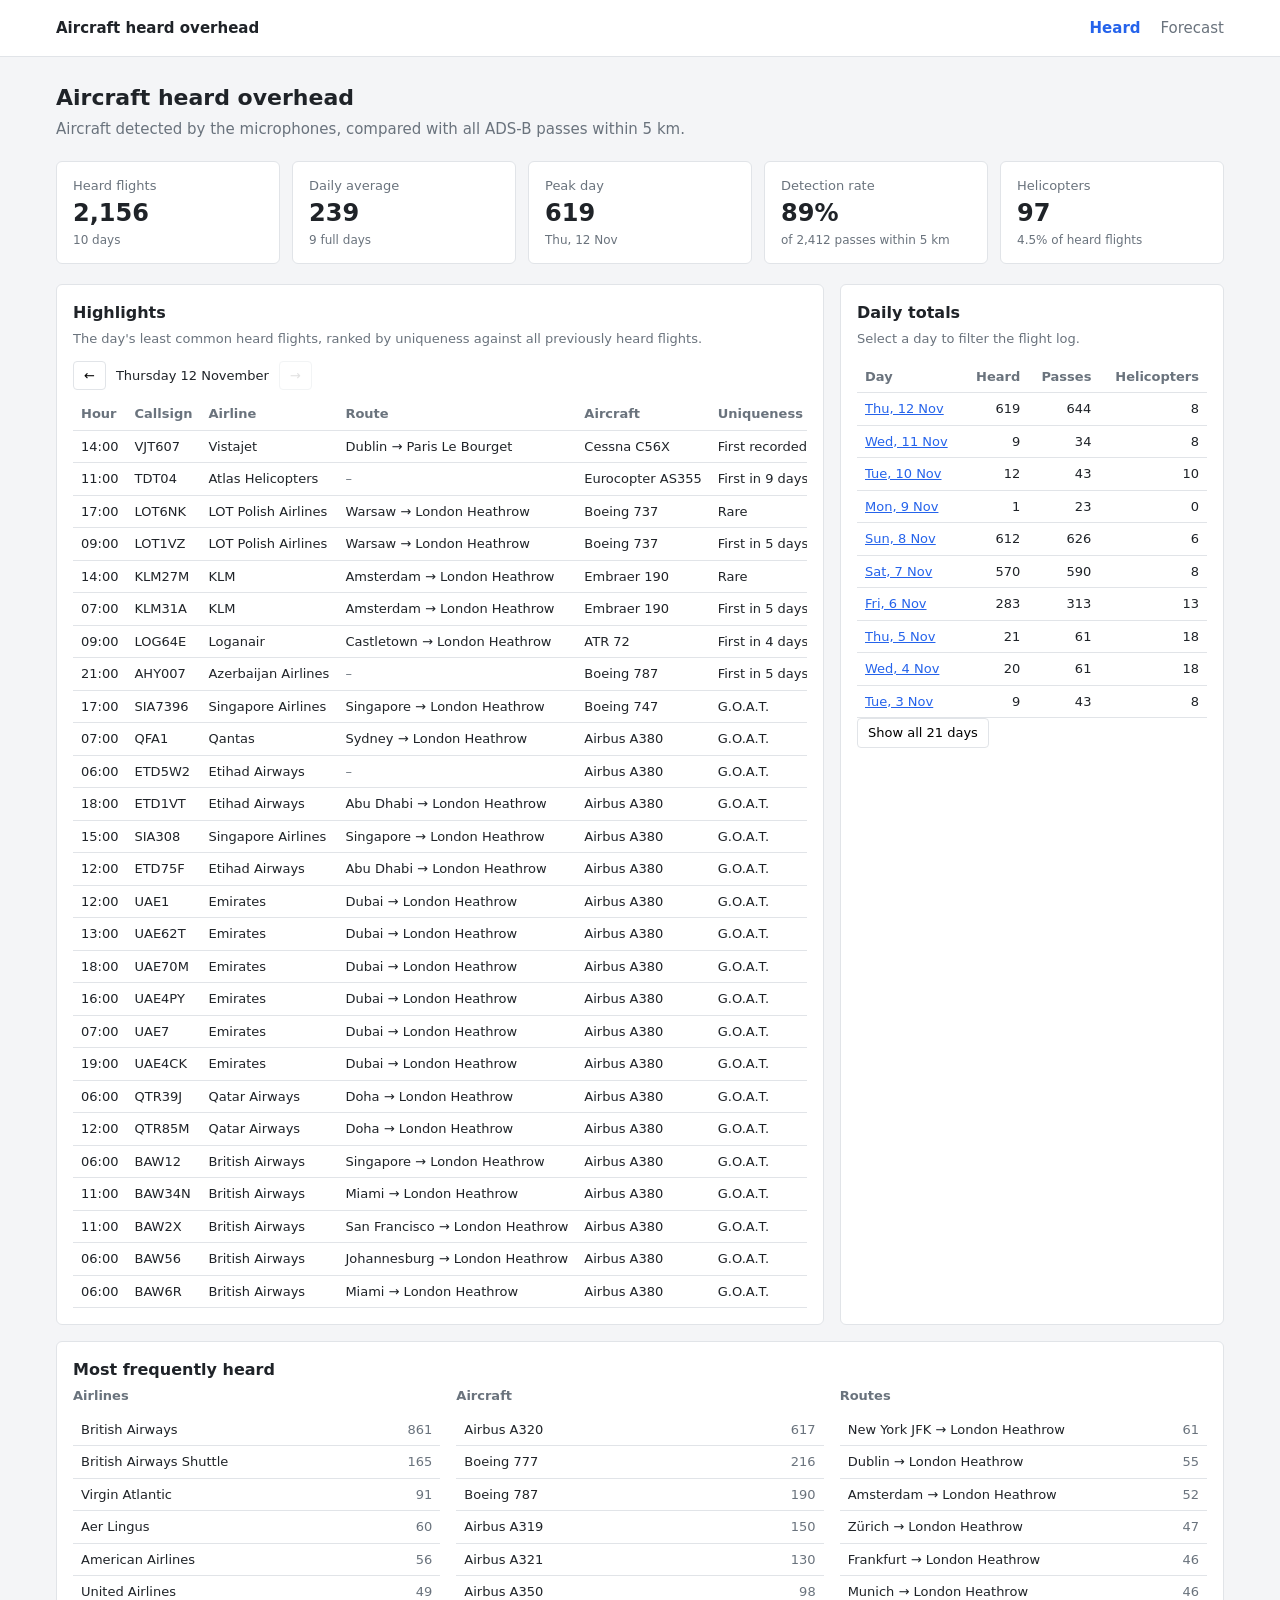
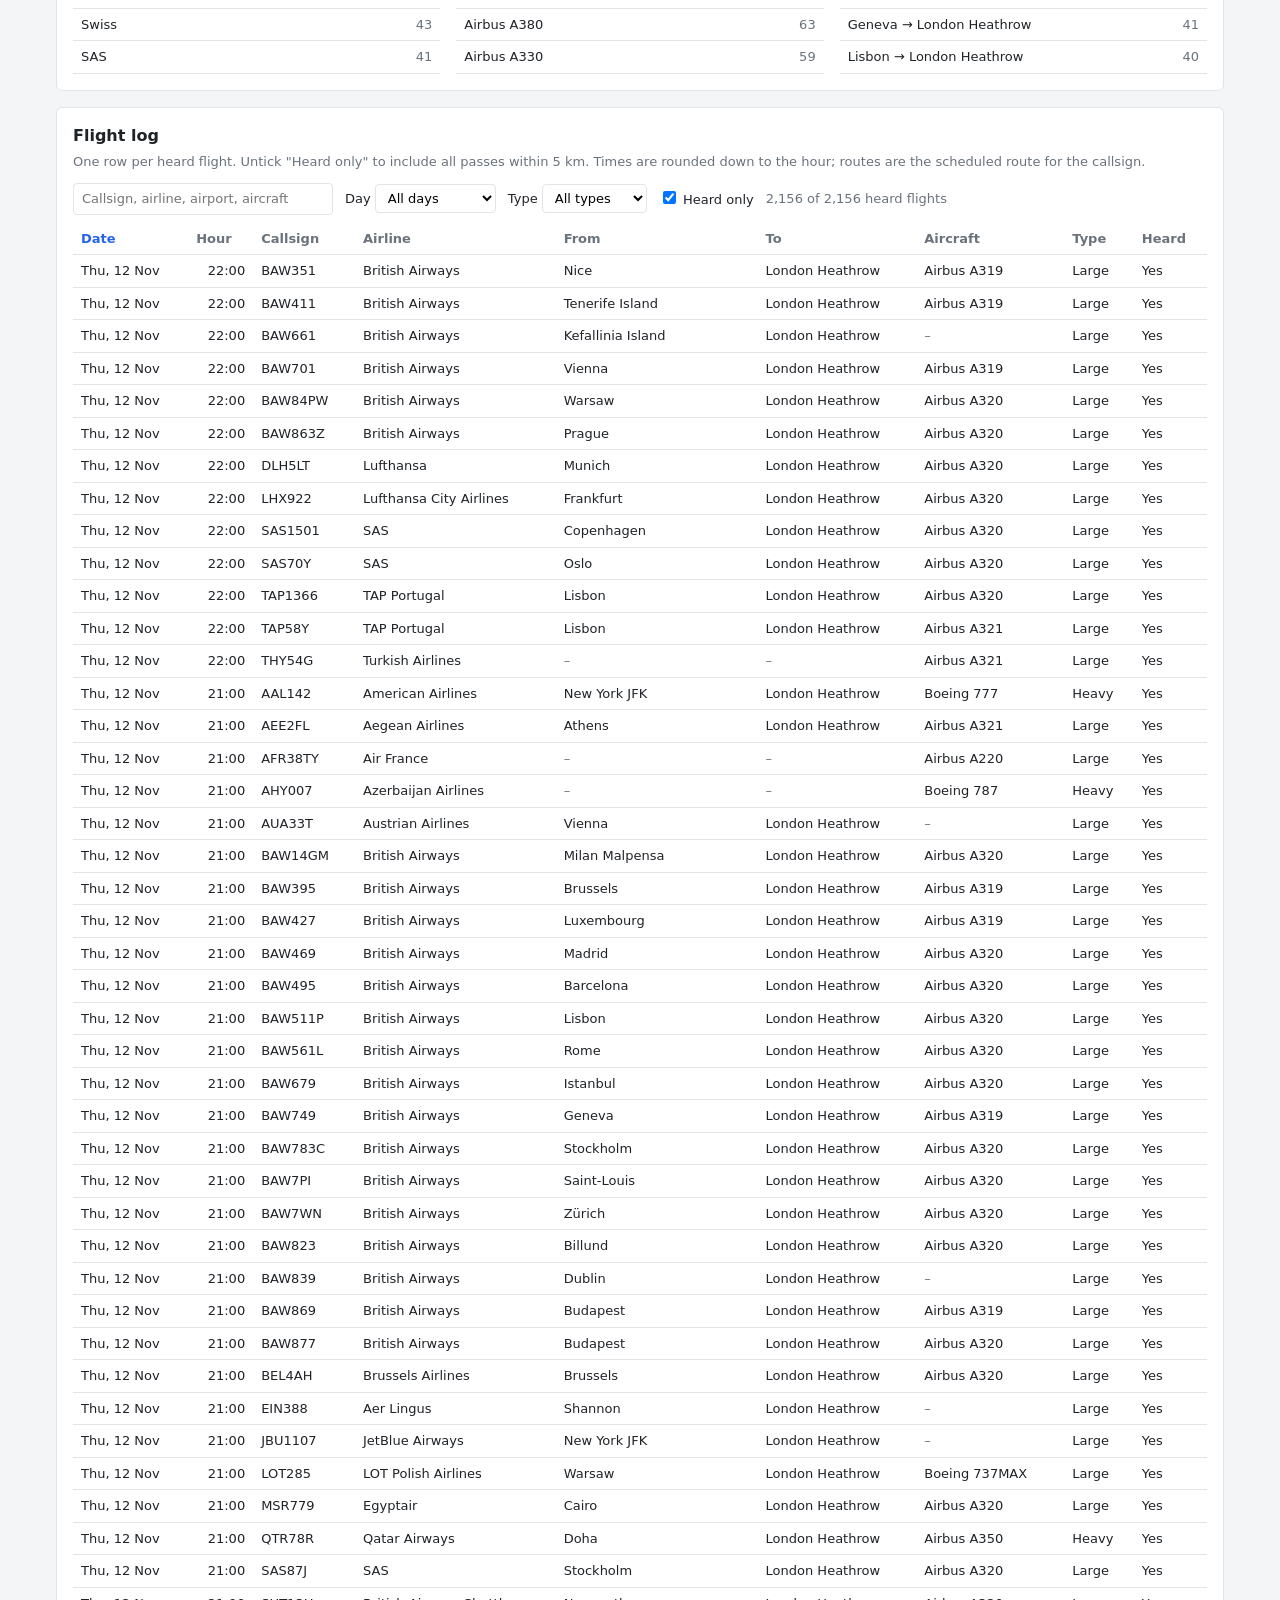
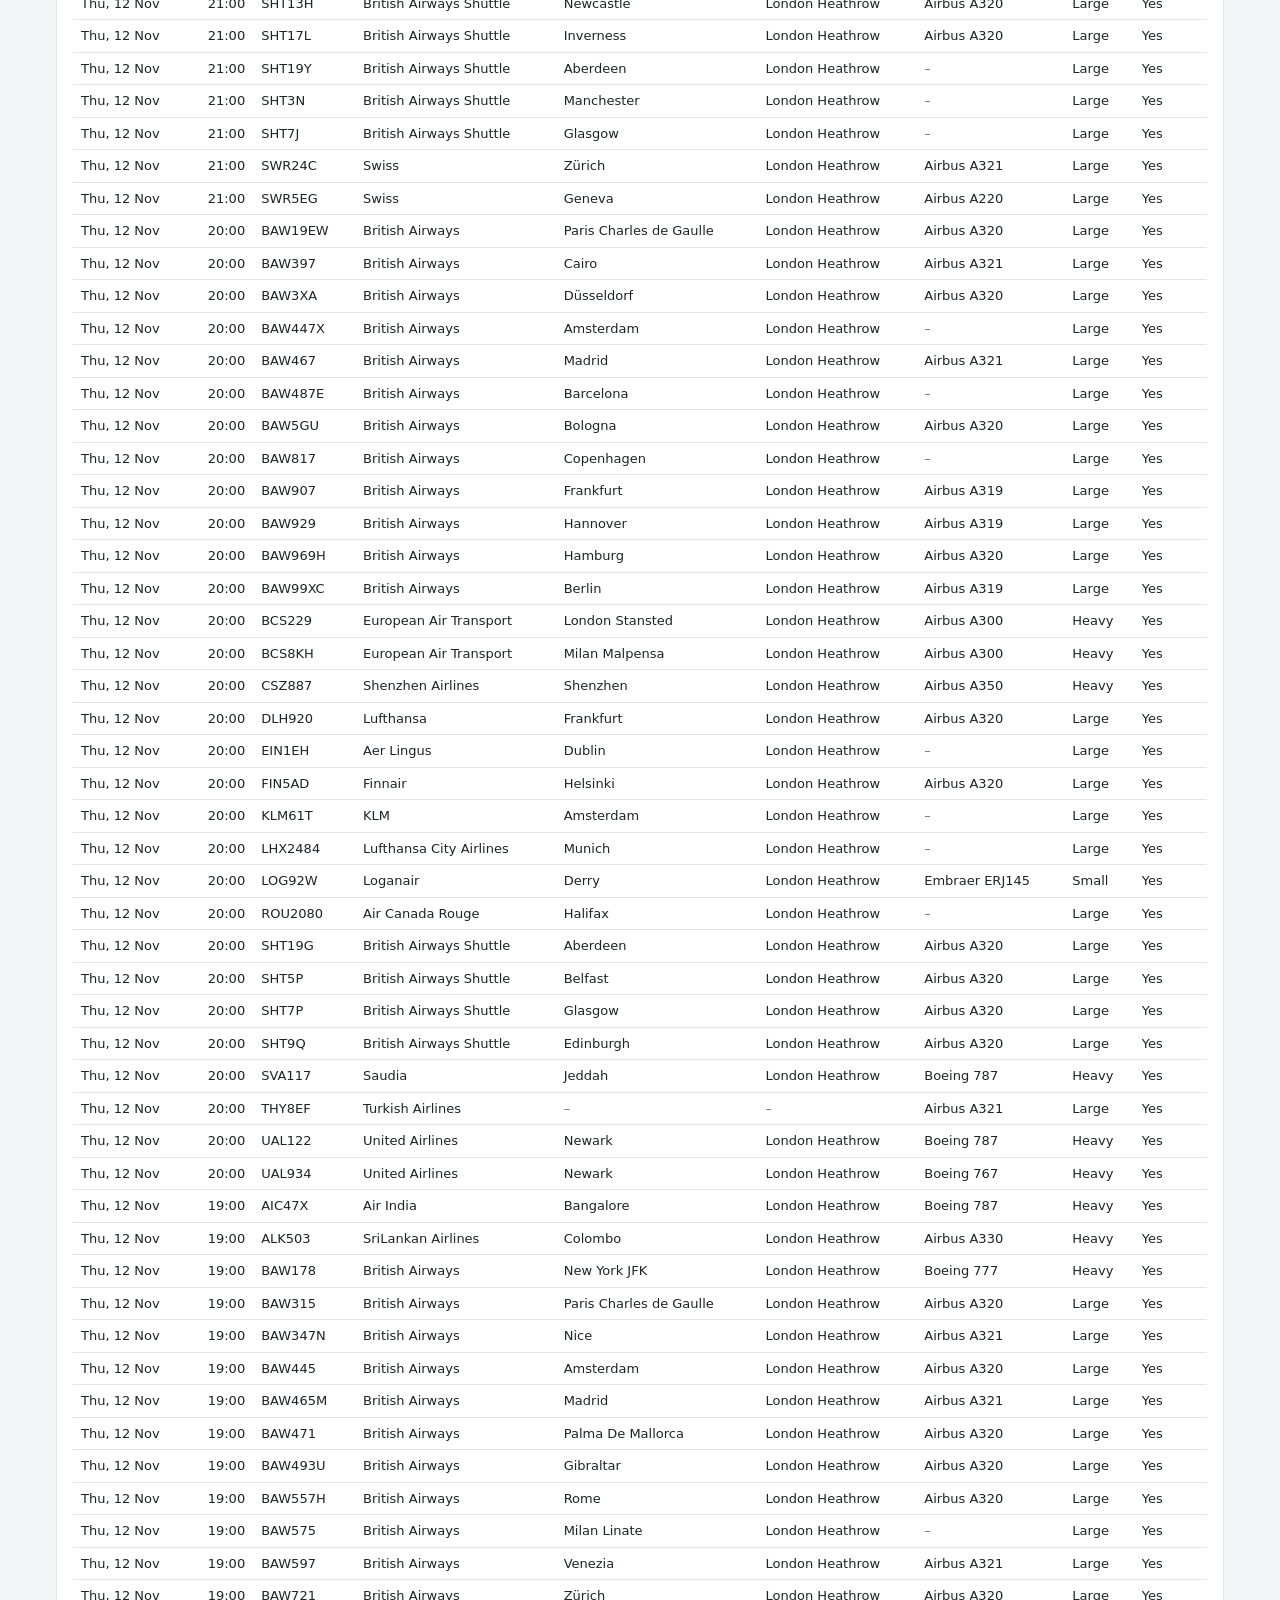
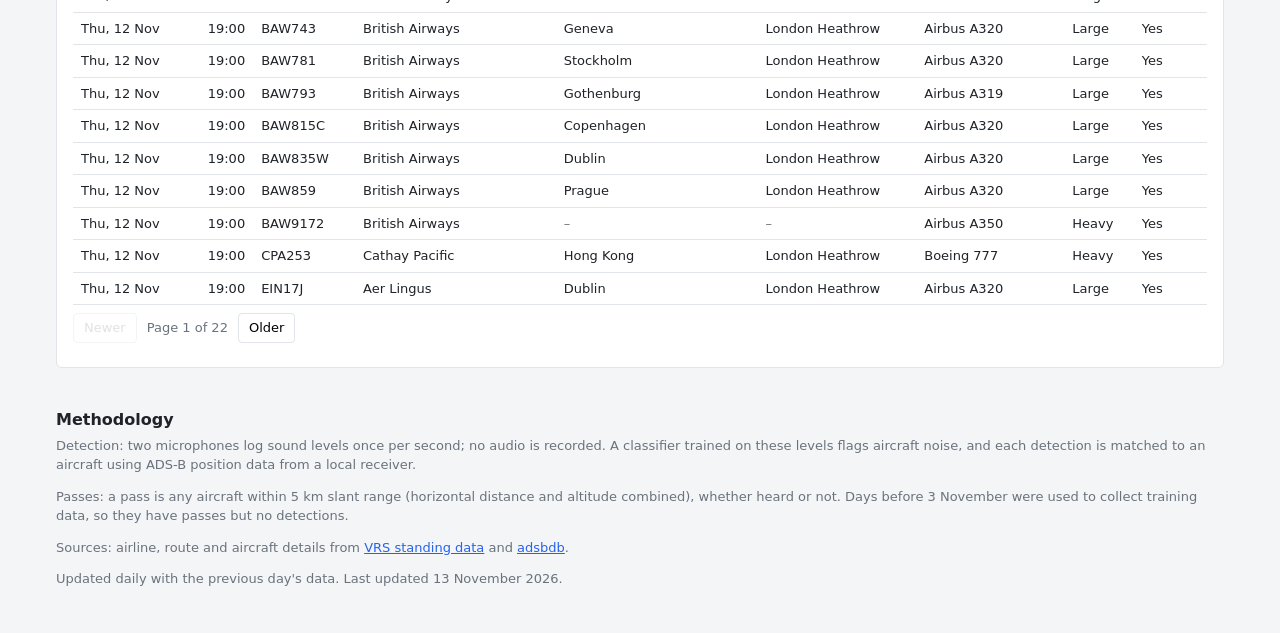
==== commit 0ff0ec36: "Passes to 2026-11-12" ====
--- a/index.html
+++ b/index.html
@@ -4,69 +4,92 @@
   <meta charset="utf-8">
   <meta name="viewport" content="width=device-width, initial-scale=1">
   <title>Aircraft heard overhead</title>
+  <link rel="stylesheet" href="style.css">
 </head>
 <body>
-  <p><a href="./">Heard</a> | <a href="outlook.html">Forecast</a></p>
+  <header>
+    <div class="bar">
+      <a class="title" href="./">Aircraft heard overhead</a>
+      <nav><a href="./" aria-current="page">Heard</a><a href="outlook.html">Forecast</a></nav>
+    </div>
+  </header>
 
-  <h1>Aircraft heard overhead</h1>
-  <p id="lede">Aircraft detected by the microphones, compared with all ADS-B passes within 5 km.</p>
+  <main>
+    <h1>Aircraft heard overhead</h1>
+    <p class="lede" id="lede">Aircraft detected by the microphones, compared with all ADS-B passes within 5 km.</p>
 
-  <dl id="stats"></dl>
+    <dl class="stats" id="stats"></dl>
 
-  <div id="highlights" hidden>
-    <h2>Highlights</h2>
-    <p>The day's least common heard flights, ranked by uniqueness against all previously heard flights.</p>
-    <p>
-      <button id="highlights-older" type="button" aria-label="Previous day">&lt;</button>
-      <span id="highlights-day"></span>
-      <button id="highlights-newer" type="button" aria-label="Next day">&gt;</button>
-    </p>
-    <table border="1" cellpadding="3">
-      <thead><tr><th>Hour</th><th>Callsign</th><th>Airline</th><th>Route</th><th>Aircraft</th><th>Uniqueness</th></tr></thead>
-      <tbody id="highlight-rows"></tbody>
-    </table>
-  </div>
+    <div class="grid">
+      <section class="panel" id="highlights" hidden>
+        <h2>Highlights</h2>
+        <p class="muted">The day's least common heard flights, ranked by uniqueness against all previously heard flights.</p>
+        <div class="stepper">
+          <button id="highlights-older" type="button" aria-label="Previous day">&larr;</button>
+          <span id="highlights-day"></span>
+          <button id="highlights-newer" type="button" aria-label="Next day">&rarr;</button>
+        </div>
+        <div class="scroll">
+          <table>
+            <thead><tr><th>Hour</th><th>Callsign</th><th>Airline</th><th>Route</th><th>Aircraft</th><th>Uniqueness</th></tr></thead>
+            <tbody id="highlight-rows"></tbody>
+          </table>
+        </div>
+      </section>
 
-  <h2>Daily totals</h2>
-  <p>Heard flights and all passes within 5 km. Select a day to filter the flight log.</p>
-  <table border="1" cellpadding="3">
-    <thead><tr><th>Day</th><th>Heard</th><th>Passes</th><th>Helicopters heard</th></tr></thead>
-    <tbody id="days"></tbody>
-  </table>
-  <p><button id="days-more" type="button" aria-controls="days" hidden></button></p>
+      <section class="panel">
+        <h2>Daily totals</h2>
+        <p class="muted">Select a day to filter the flight log.</p>
+        <div class="scroll">
+          <table>
+            <thead><tr><th>Day</th><th class="num">Heard</th><th class="num">Passes</th><th class="num">Helicopters</th></tr></thead>
+            <tbody id="days"></tbody>
+          </table>
+        </div>
+        <p><button id="days-more" type="button" aria-controls="days" hidden></button></p>
+      </section>
+    </div>
 
-  <h2>Most frequently heard</h2>
-  <h3>Airlines</h3>
-  <table border="1" cellpadding="3"><tbody id="top-airlines"></tbody></table>
-  <h3>Aircraft</h3>
-  <table border="1" cellpadding="3"><tbody id="top-aircraft"></tbody></table>
-  <h3>Routes</h3>
-  <table border="1" cellpadding="3"><tbody id="top-routes"></tbody></table>
+    <section class="panel">
+      <h2>Most frequently heard</h2>
+      <div class="top3">
+        <div><h3>Airlines</h3><table><tbody id="top-airlines"></tbody></table></div>
+        <div><h3>Aircraft</h3><table><tbody id="top-aircraft"></tbody></table></div>
+        <div><h3>Routes</h3><table><tbody id="top-routes"></tbody></table></div>
+      </div>
+    </section>
 
-  <h2 id="flights">Flight log</h2>
-  <p>One row per heard flight. Untick "Heard only" to include all passes within 5 km. Times are rounded down to the hour. Routes are the scheduled route for the callsign.</p>
-  <p>
-    <label>Search <input id="search" type="search" placeholder="Callsign, airline, airport, aircraft" autocomplete="off"></label>
-    <label>Day <select id="day"><option value="">All days</option></select></label>
-    <label>Type <select id="kind"><option value="">All types</option></select></label>
-    <label><input id="heard-only" type="checkbox" checked> Heard only</label>
-  </p>
-  <p id="count"></p>
-  <table border="1" cellpadding="3">
-    <thead id="flight-head"></thead>
-    <tbody id="flight-rows"></tbody>
-  </table>
-  <p>
-    <button id="prev" type="button">Newer</button>
-    <span id="at"></span>
-    <button id="next" type="button">Older</button>
-  </p>
+    <section class="panel" id="flights">
+      <h2>Flight log</h2>
+      <p class="muted">One row per heard flight. Untick "Heard only" to include all passes within 5 km. Times are rounded down to the hour; routes are the scheduled route for the callsign.</p>
+      <div class="controls">
+        <input id="search" type="search" placeholder="Callsign, airline, airport, aircraft" autocomplete="off" aria-label="Search">
+        <label>Day <select id="day"><option value="">All days</option></select></label>
+        <label>Type <select id="kind"><option value="">All types</option></select></label>
+        <label><input id="heard-only" type="checkbox" checked> Heard only</label>
+        <span class="muted" id="count"></span>
+      </div>
+      <div class="scroll">
+        <table>
+          <thead id="flight-head"></thead>
+          <tbody id="flight-rows"></tbody>
+        </table>
+      </div>
+      <div class="pager">
+        <button id="prev" type="button">Newer</button>
+        <span id="at" class="muted"></span>
+        <button id="next" type="button">Older</button>
+      </div>
+    </section>
+  </main>
 
-  <h2>Methodology</h2>
-  <p>Detection: two microphones log sound levels once per second; no audio is recorded. A classifier trained on these levels flags aircraft noise, and each detection is matched to an aircraft using ADS-B position data from a local receiver.</p>
-  <p>Passes: a pass is any aircraft within 5 km slant range (horizontal distance and altitude combined), whether heard or not. Days before 3 November were used to collect training data, so they have passes but no detections.</p>
-  <p>Sources: airline, route and aircraft details from <a href="https://github.com/vradarserver/standing-data">VRS standing data</a> and <a href="https://www.adsbdb.com/">adsbdb</a>.</p>
-  <p id="updated"></p>
+  <footer>
+    <h2>Methodology</h2>
+    <p>Detection: two microphones log sound levels once per second; no audio is recorded. A classifier trained on these levels flags aircraft noise, and each detection is matched to an aircraft using ADS-B position data from a local receiver.</p>
+    <p>Passes: a pass is any aircraft within 5 km slant range (horizontal distance and altitude combined), whether heard or not. Days before 3 November were used to collect training data, so they have passes but no detections.</p>
+    <p>Sources: airline, route and aircraft details from <a href="https://github.com/vradarserver/standing-data">VRS standing data</a> and <a href="https://www.adsbdb.com/">adsbdb</a>.</p>
+    <p id="updated"></p>
+  </footer>
 
   <script src="passes.js"></script>
 </body>
--- a/style.css
+++ b/style.css
@@ -0,0 +1,135 @@
+/* Plain dashboard: light grey page, white panels, one blue accent. */
+:root {
+  --bg: #f4f5f7;
+  --panel: #ffffff;
+  --line: #e1e4e8;
+  --text: #1f2328;
+  --muted: #6a737d;
+  --accent: #2563eb;
+}
+
+* { box-sizing: border-box; }
+
+body {
+  margin: 0;
+  background: var(--bg);
+  color: var(--text);
+  font: 15px/1.5 system-ui, -apple-system, "Segoe UI", Roboto, sans-serif;
+}
+
+header {
+  background: var(--panel);
+  border-bottom: 1px solid var(--line);
+}
+
+header .bar, main, footer {
+  max-width: 1200px;
+  margin: 0 auto;
+  padding: 0 16px;
+}
+
+header .bar {
+  display: flex;
+  align-items: center;
+  justify-content: space-between;
+  height: 56px;
+}
+
+header .title { font-weight: 600; color: var(--text); text-decoration: none; }
+header nav a { margin-left: 20px; color: var(--muted); text-decoration: none; }
+header nav a[aria-current] { color: var(--accent); font-weight: 600; }
+
+main { padding-top: 24px; padding-bottom: 24px; }
+
+h1 { font-size: 22px; margin: 0 0 4px; }
+h2 { font-size: 16px; margin: 0 0 4px; }
+h3 { font-size: 13px; margin: 0 0 8px; color: var(--muted); font-weight: 600; }
+p { margin: 0 0 12px; }
+.lede, .note, .muted { color: var(--muted); }
+a { color: var(--accent); }
+
+/* Headline numbers */
+.stats {
+  display: grid;
+  grid-template-columns: repeat(auto-fit, minmax(170px, 1fr));
+  gap: 12px;
+  margin: 20px 0;
+}
+.stat {
+  background: var(--panel);
+  border: 1px solid var(--line);
+  border-radius: 6px;
+  padding: 14px 16px;
+}
+.stat dt { color: var(--muted); font-size: 13px; }
+.stat dd { margin: 0; font-size: 24px; font-weight: 600; }
+.stat dd.note { font-size: 12px; font-weight: 400; }
+
+/* Panels */
+.grid {
+  display: grid;
+  grid-template-columns: minmax(0, 2fr) minmax(0, 1fr);
+  gap: 16px;
+  margin-bottom: 16px;
+}
+.panel {
+  background: var(--panel);
+  border: 1px solid var(--line);
+  border-radius: 6px;
+  padding: 16px;
+  margin-bottom: 16px;
+  min-width: 0;
+}
+.grid .panel { margin-bottom: 0; }
+.panel > p { font-size: 13px; }
+.top3 { display: grid; grid-template-columns: repeat(3, minmax(0, 1fr)); gap: 16px; }
+
+@media (max-width: 800px) {
+  .grid, .top3 { grid-template-columns: minmax(0, 1fr); }
+}
+
+/* Tables */
+.scroll { overflow-x: auto; }
+table { border-collapse: collapse; width: 100%; font-size: 13px; }
+th, td { padding: 6px 8px; text-align: left; border-bottom: 1px solid var(--line); white-space: nowrap; }
+th { color: var(--muted); font-weight: 600; }
+td.num, th.num { text-align: right; }
+td.empty { color: var(--muted); }
+tbody tr:hover { background: #f8f9fb; }
+th button { all: unset; cursor: pointer; }
+th[aria-sort] button { color: var(--accent); }
+.top3 td:last-child { text-align: right; color: var(--muted); }
+
+.tag {
+  margin-left: 6px;
+  padding: 1px 6px;
+  border-radius: 4px;
+  background: var(--bg);
+  color: var(--muted);
+  font-size: 11px;
+}
+
+/* Controls */
+.controls { display: flex; flex-wrap: wrap; gap: 12px; align-items: center; margin-bottom: 8px; font-size: 13px; }
+input[type=search], select {
+  font: inherit;
+  padding: 5px 8px;
+  border: 1px solid var(--line);
+  border-radius: 4px;
+  background: var(--panel);
+}
+input[type=search] { width: 260px; max-width: 100%; }
+button {
+  font: inherit;
+  font-size: 13px;
+  padding: 4px 10px;
+  border: 1px solid var(--line);
+  border-radius: 4px;
+  background: var(--panel);
+  cursor: pointer;
+}
+button:disabled { opacity: 0.4; cursor: default; }
+.pager, .stepper { display: flex; gap: 10px; align-items: center; font-size: 13px; margin: 8px 0; }
+
+footer { padding-bottom: 32px; font-size: 13px; color: var(--muted); }
+footer h2 { color: var(--text); }
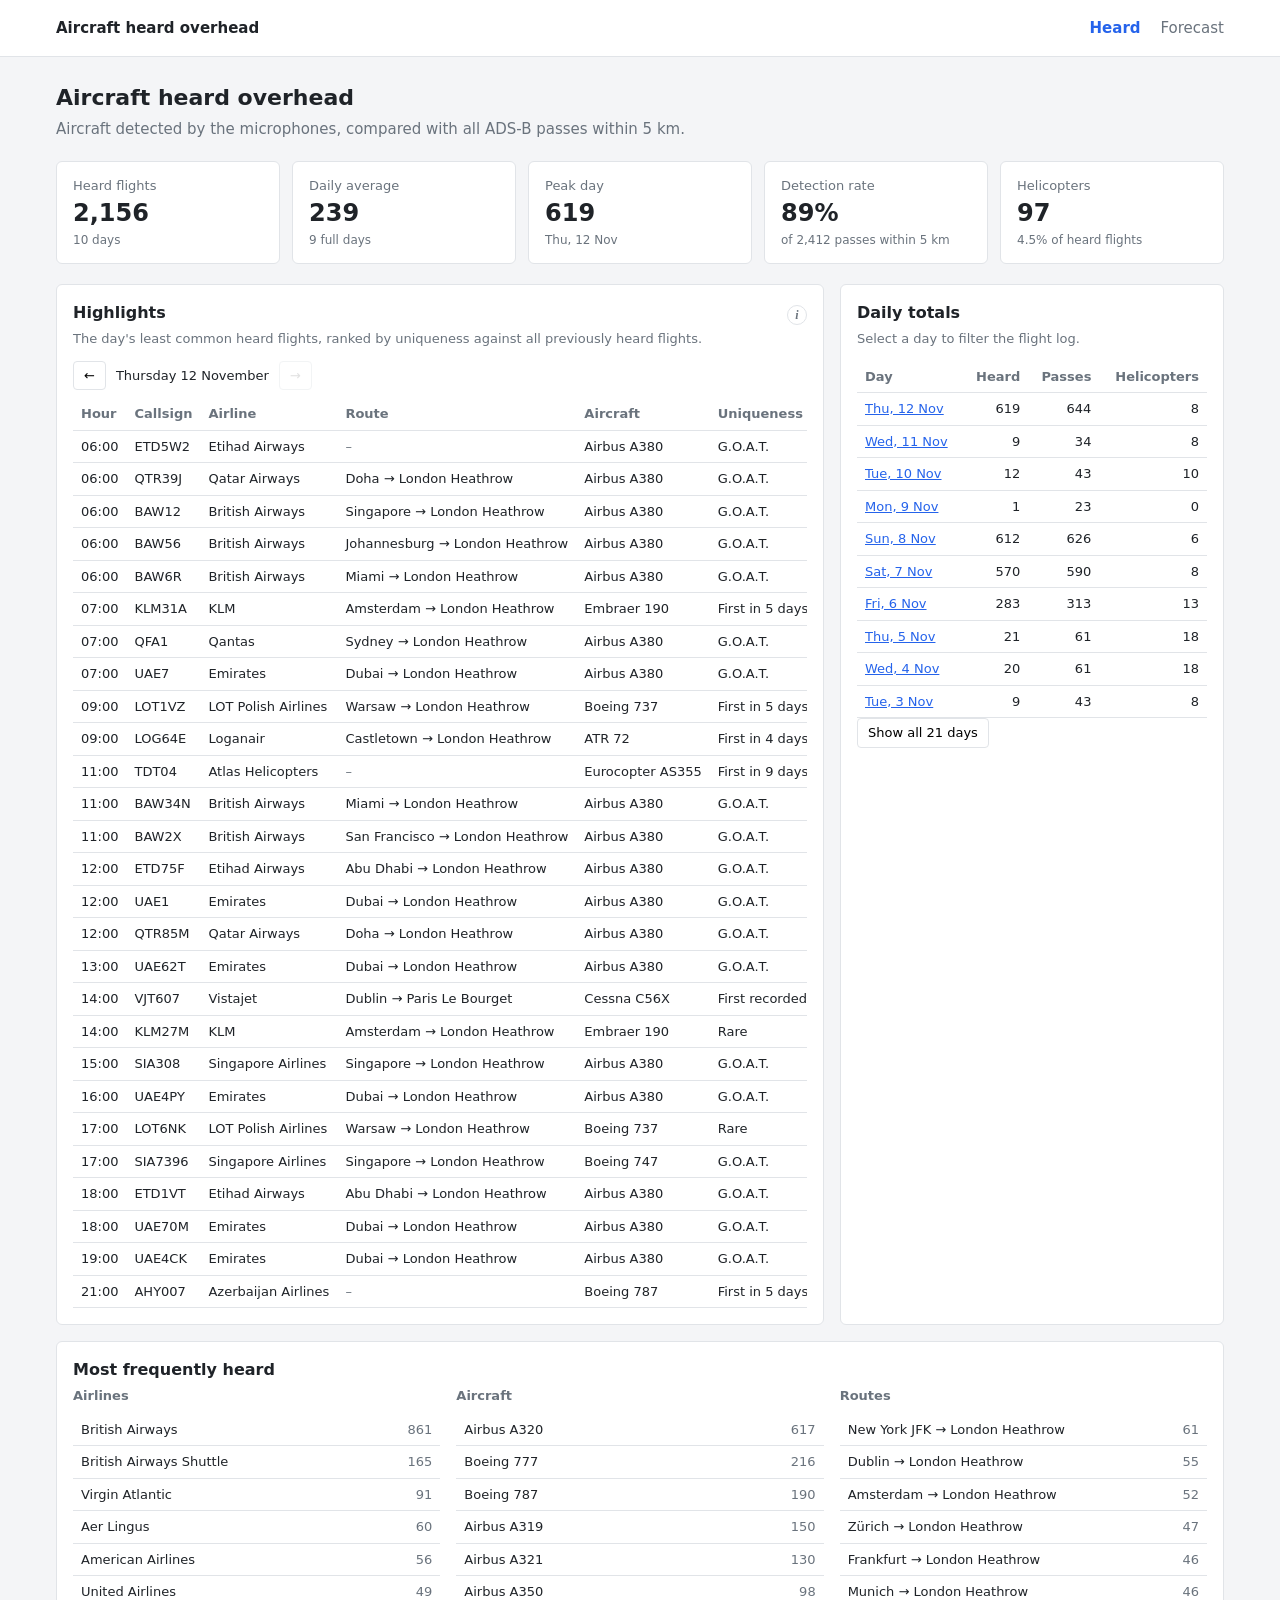
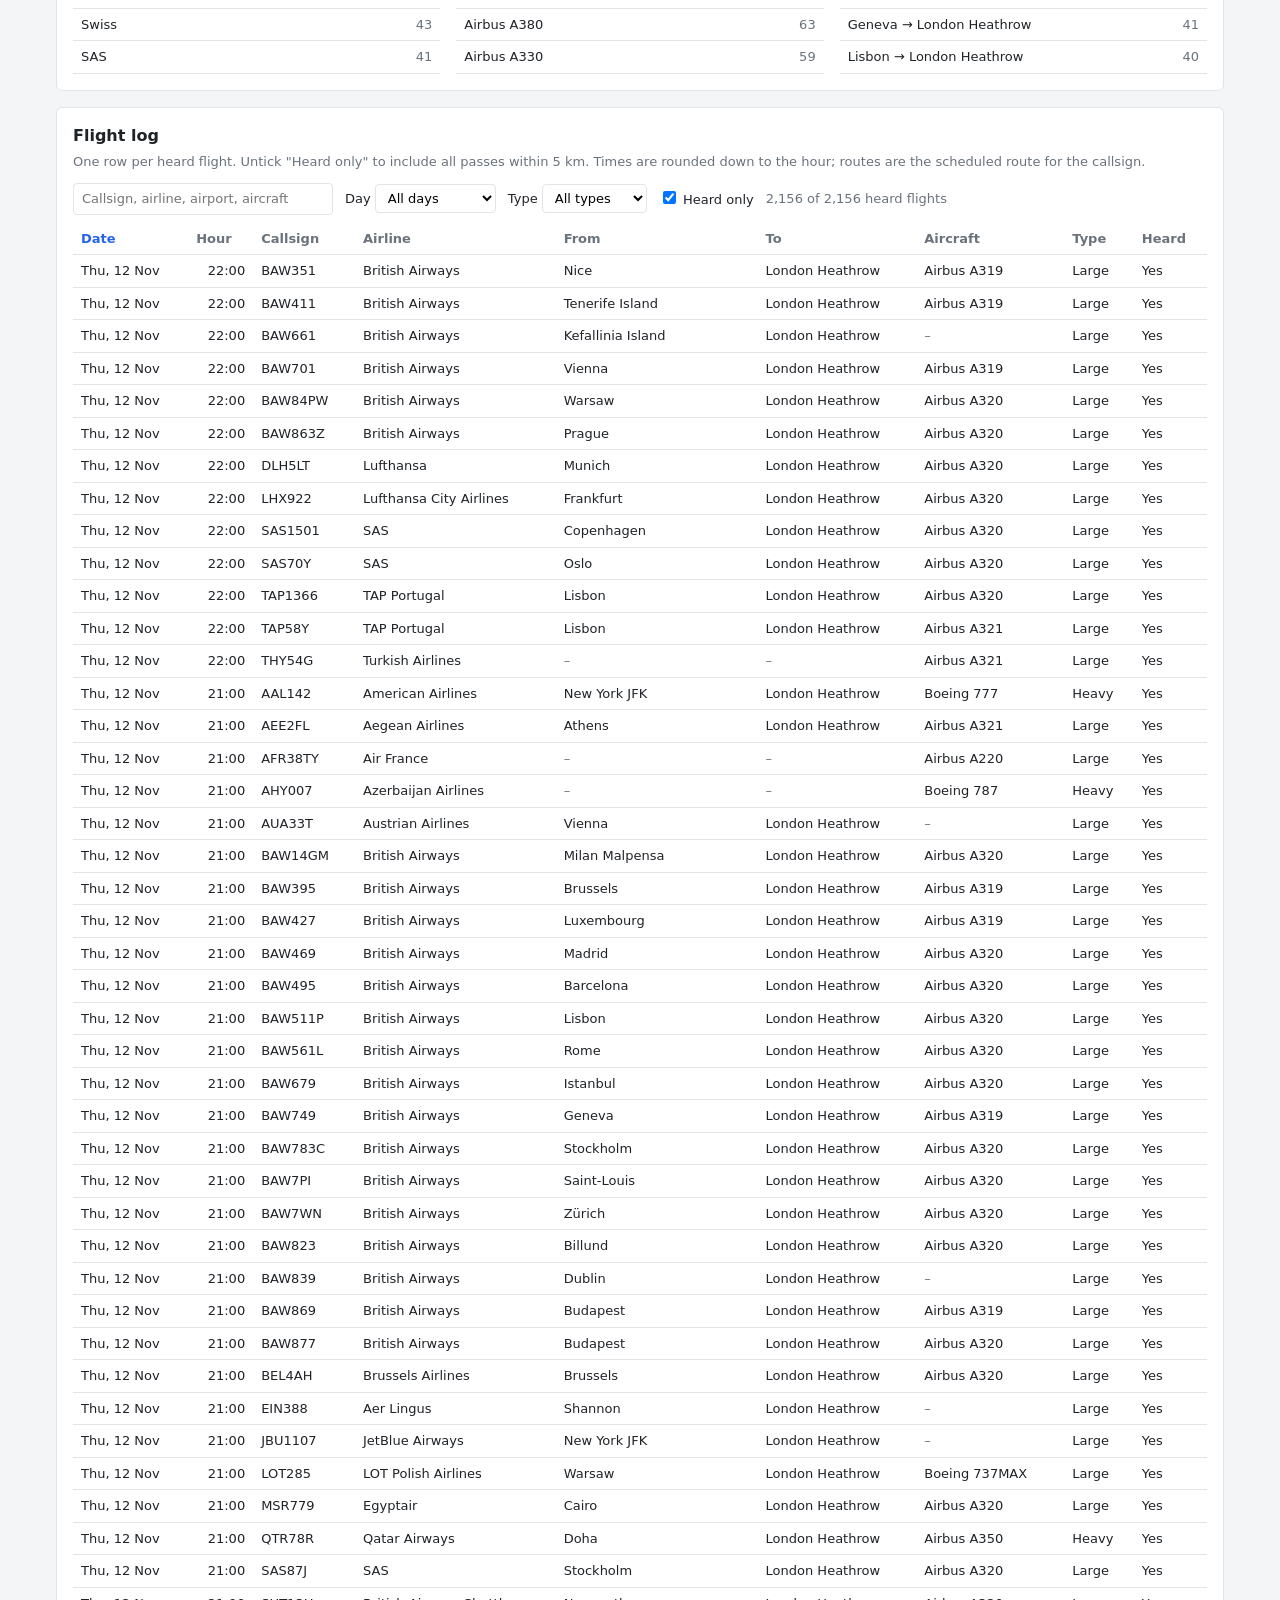
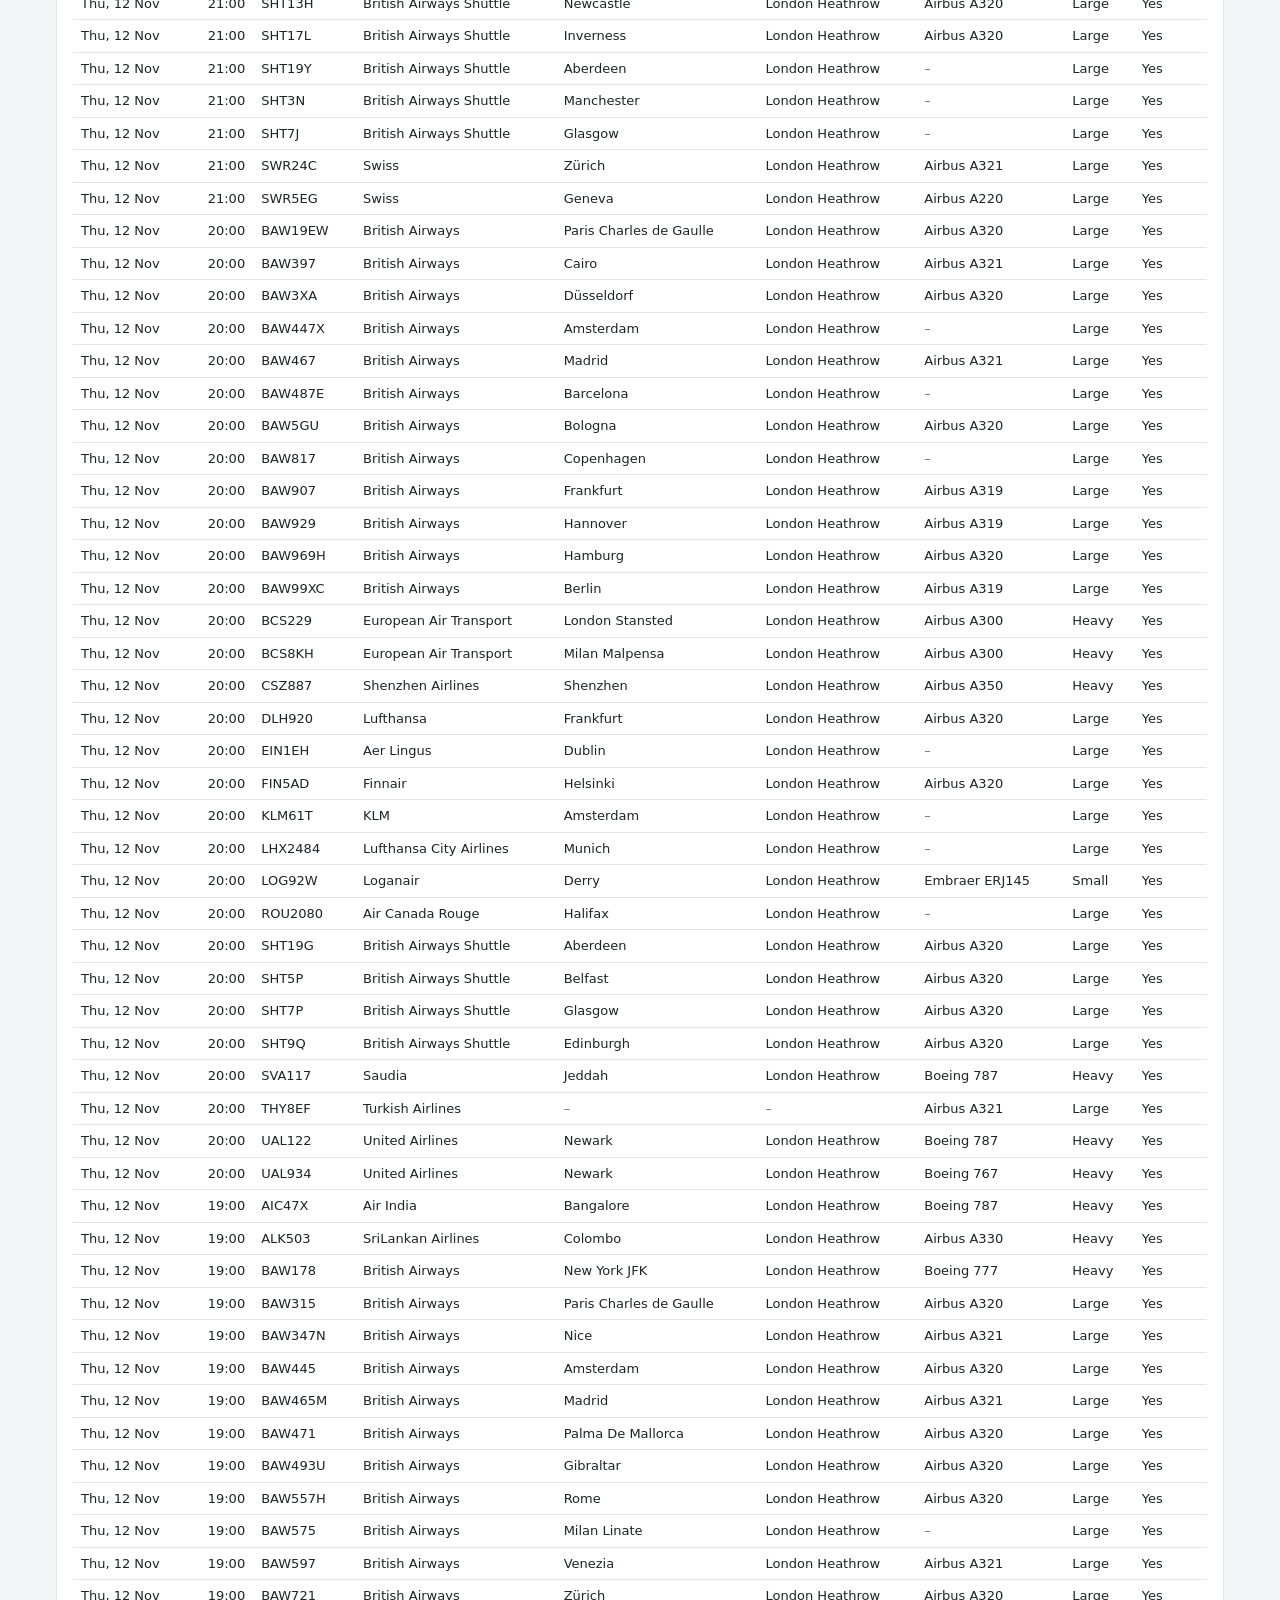
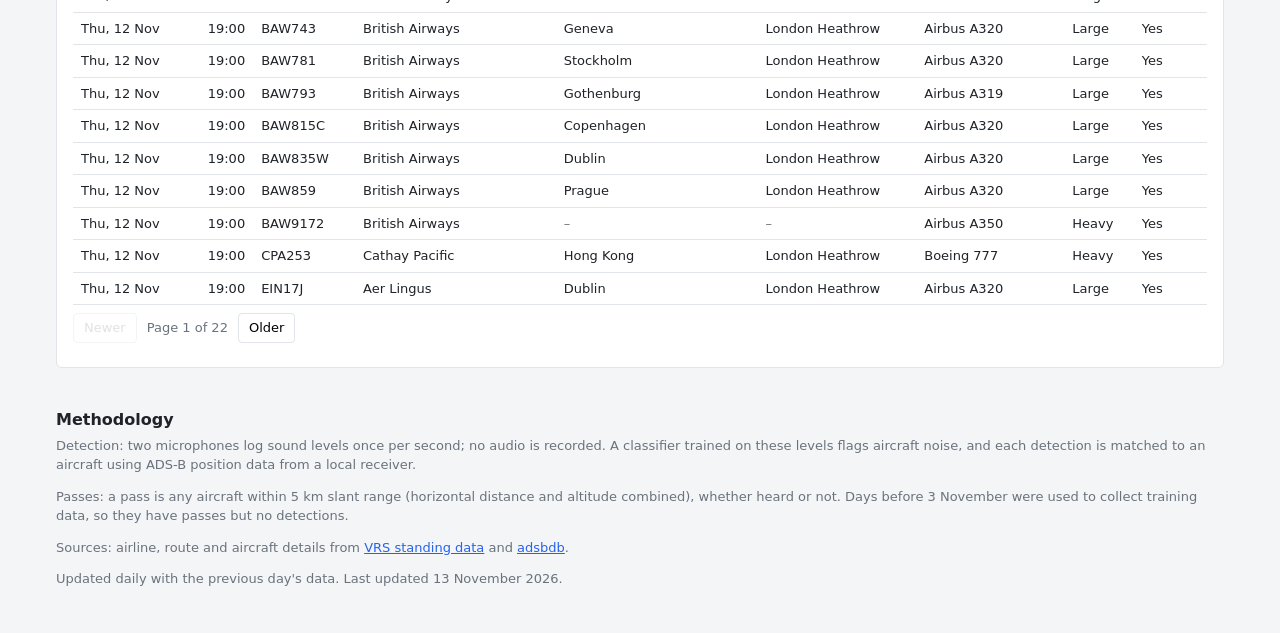
==== commit ed711764: "Passes to 2026-11-12" ====
--- a/index.html
+++ b/index.html
@@ -22,7 +22,17 @@
 
     <div class="grid">
       <section class="panel" id="highlights" hidden>
-        <h2>Highlights</h2>
+        <div class="panel-head">
+          <h2>Highlights</h2>
+          <span class="info" tabindex="0" aria-label="What the labels mean">i
+            <span class="tip" role="tooltip">
+              <b>First recorded</b> never heard before.<br>
+              <b>First in N days</b> its rarest feature (airline, aircraft or route) was last heard N days ago.<br>
+              <b>Rare</b> heard in the last few days, but still uncommon overall.<br>
+              <b>G.O.A.T.</b> every Airbus A380 and Boeing 747, however common.
+            </span>
+          </span>
+        </div>
         <p class="muted">The day's least common heard flights, ranked by uniqueness against all previously heard flights.</p>
         <div class="stepper">
           <button id="highlights-older" type="button" aria-label="Previous day">&larr;</button>
--- a/style.css
+++ b/style.css
@@ -88,6 +88,34 @@
   .grid, .top3 { grid-template-columns: minmax(0, 1fr); }
 }
 
+.panel-head { display: flex; justify-content: space-between; align-items: center; }
+.info {
+  position: relative;
+  width: 20px; height: 20px;
+  border: 1px solid var(--line);
+  border-radius: 50%;
+  color: var(--muted);
+  font: italic 600 12px/18px Georgia, serif;
+  text-align: center;
+  cursor: help;
+}
+.info .tip {
+  display: none;
+  position: absolute;
+  right: 0; top: 26px;
+  z-index: 1;
+  width: 300px;
+  padding: 10px 12px;
+  background: var(--panel);
+  border: 1px solid var(--line);
+  border-radius: 6px;
+  box-shadow: 0 2px 8px rgba(0, 0, 0, 0.08);
+  color: var(--text);
+  font: 13px/1.5 system-ui, -apple-system, "Segoe UI", Roboto, sans-serif;
+  text-align: left;
+}
+.info:hover .tip, .info:focus .tip { display: block; }
+
 /* Tables */
 .scroll { overflow-x: auto; }
 table { border-collapse: collapse; width: 100%; font-size: 13px; }
